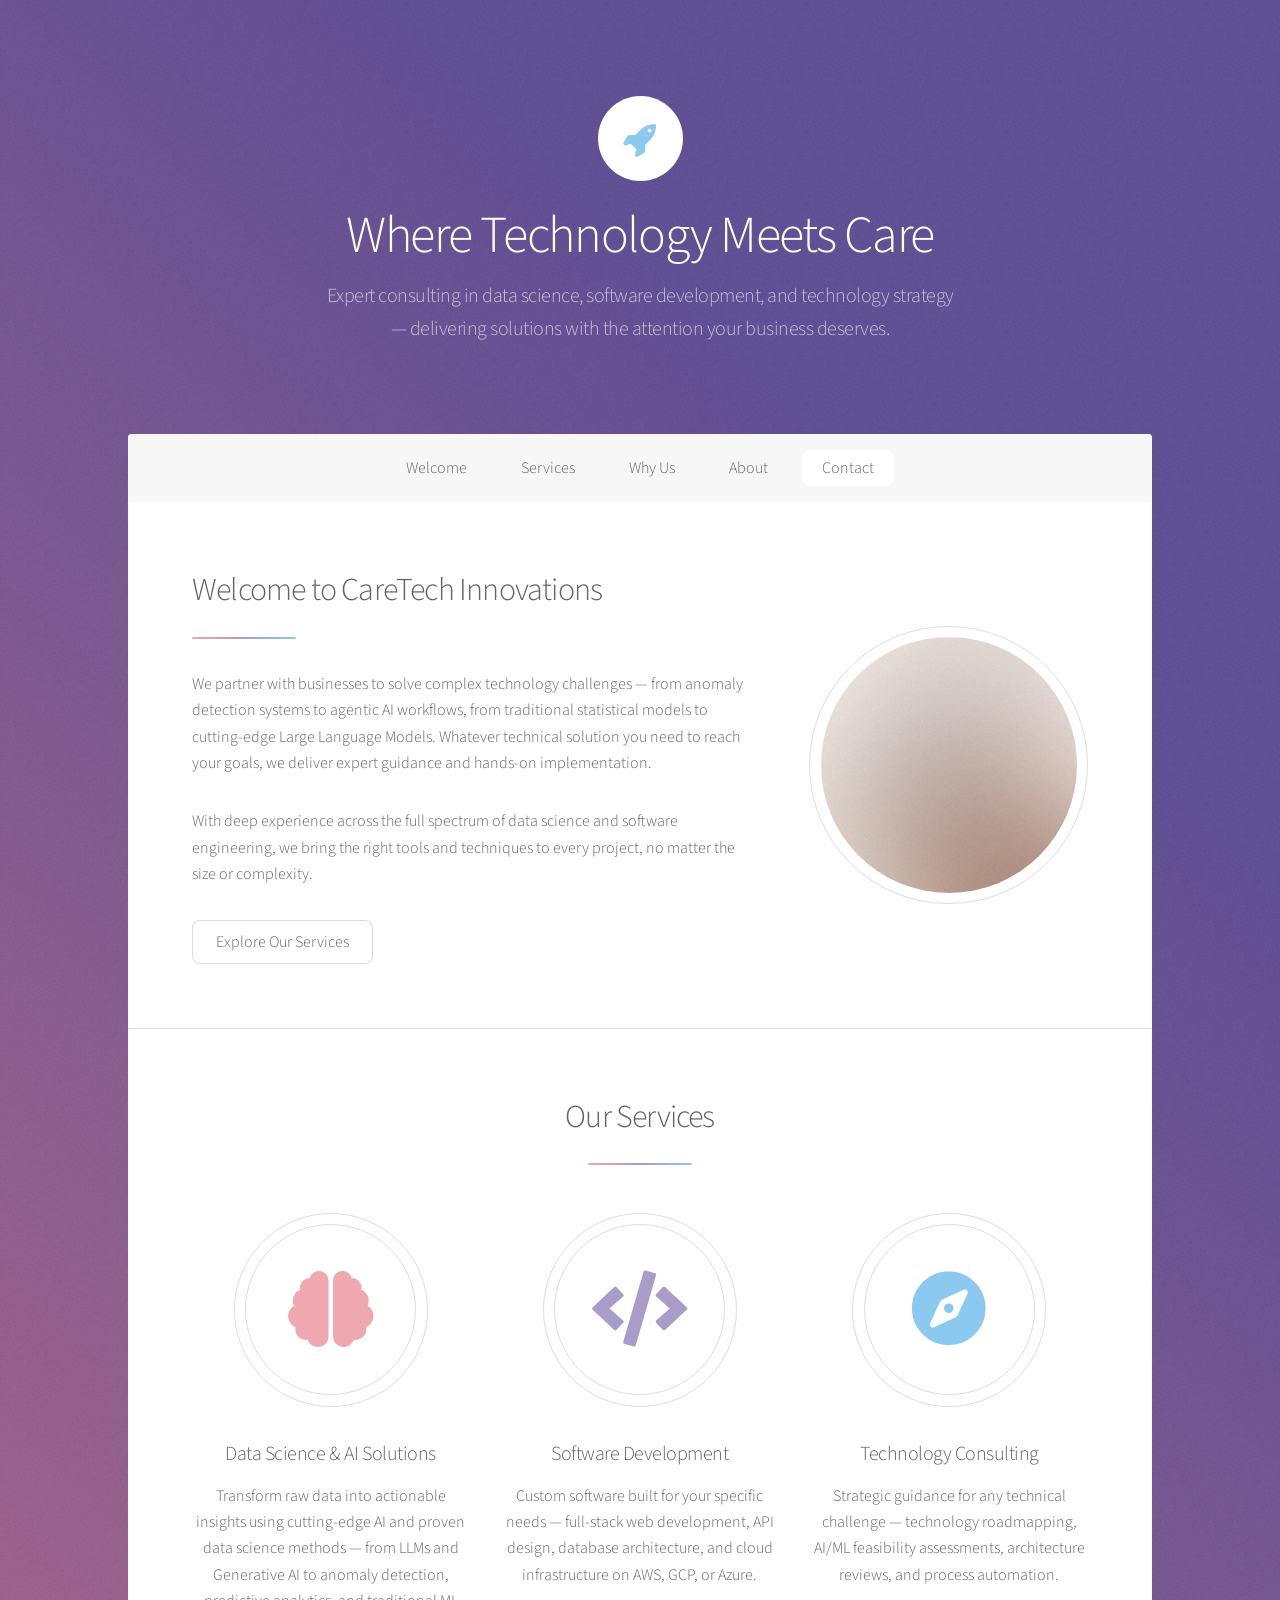
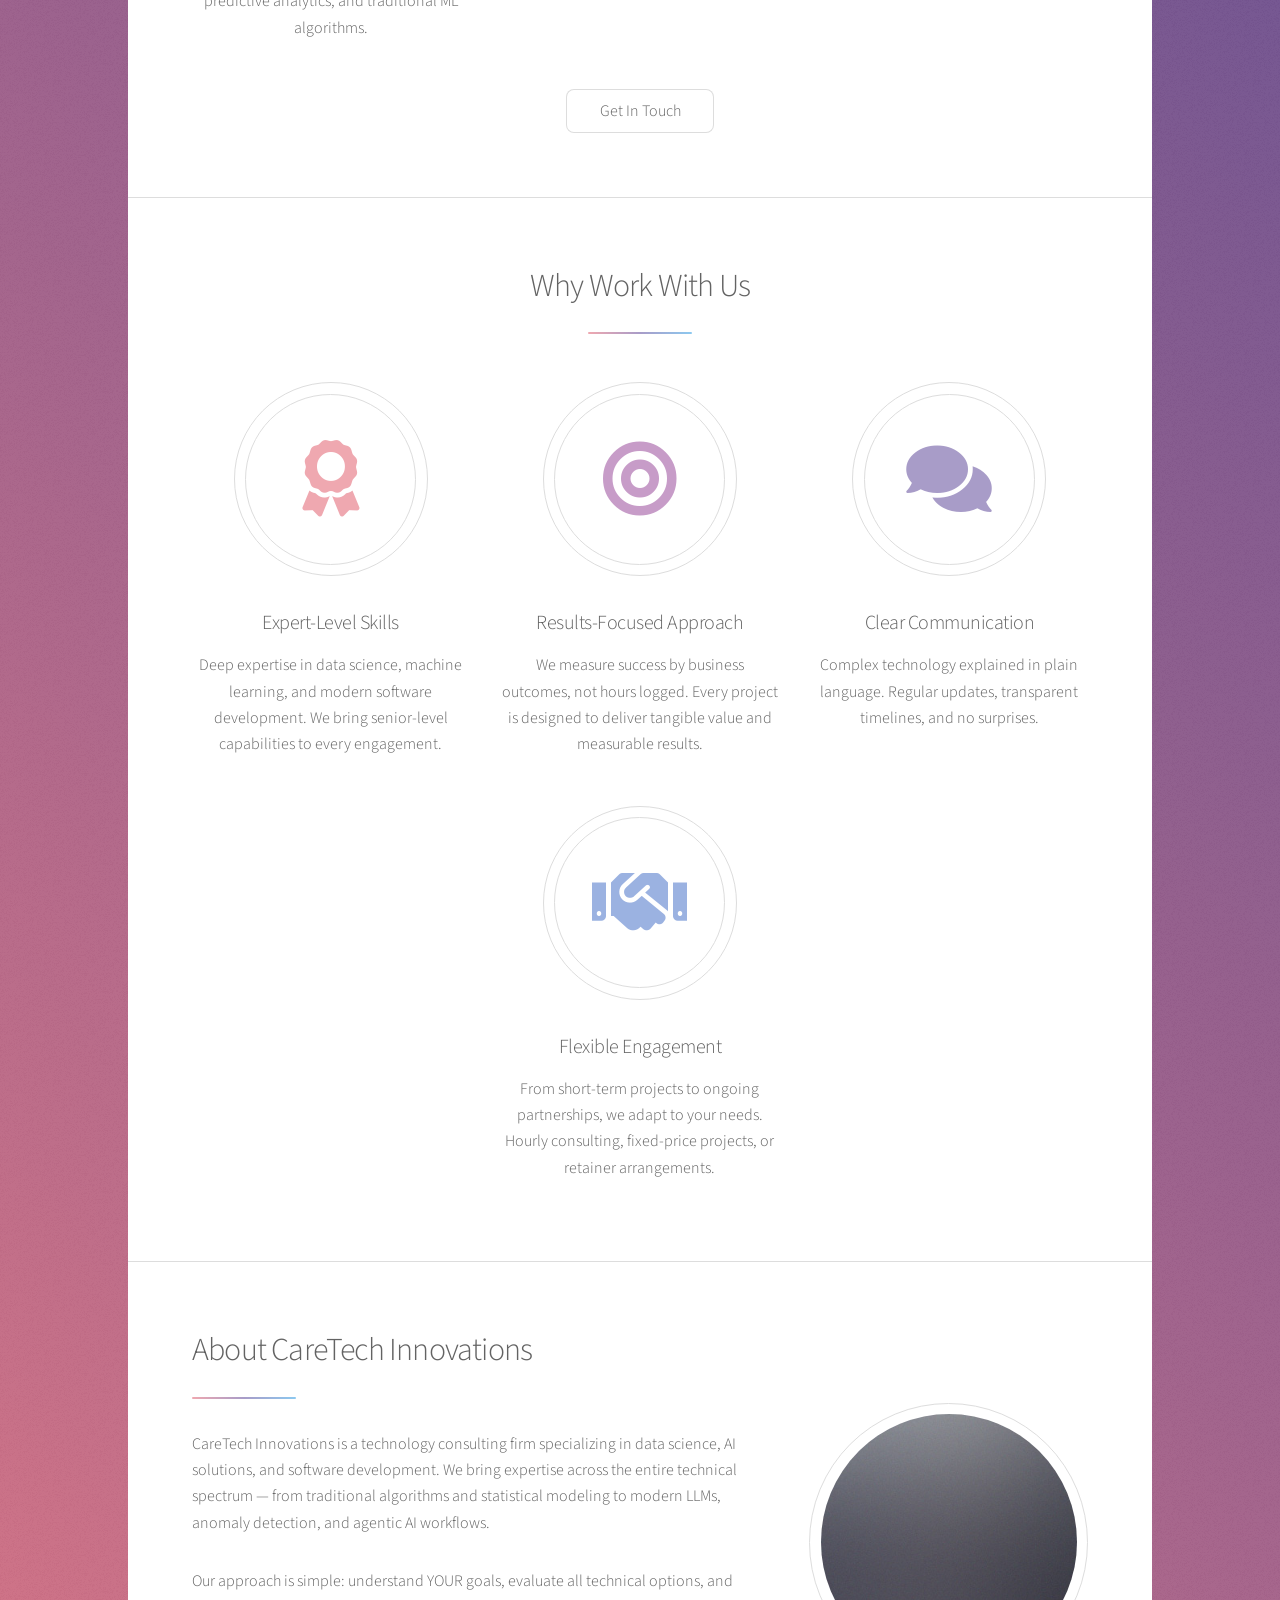
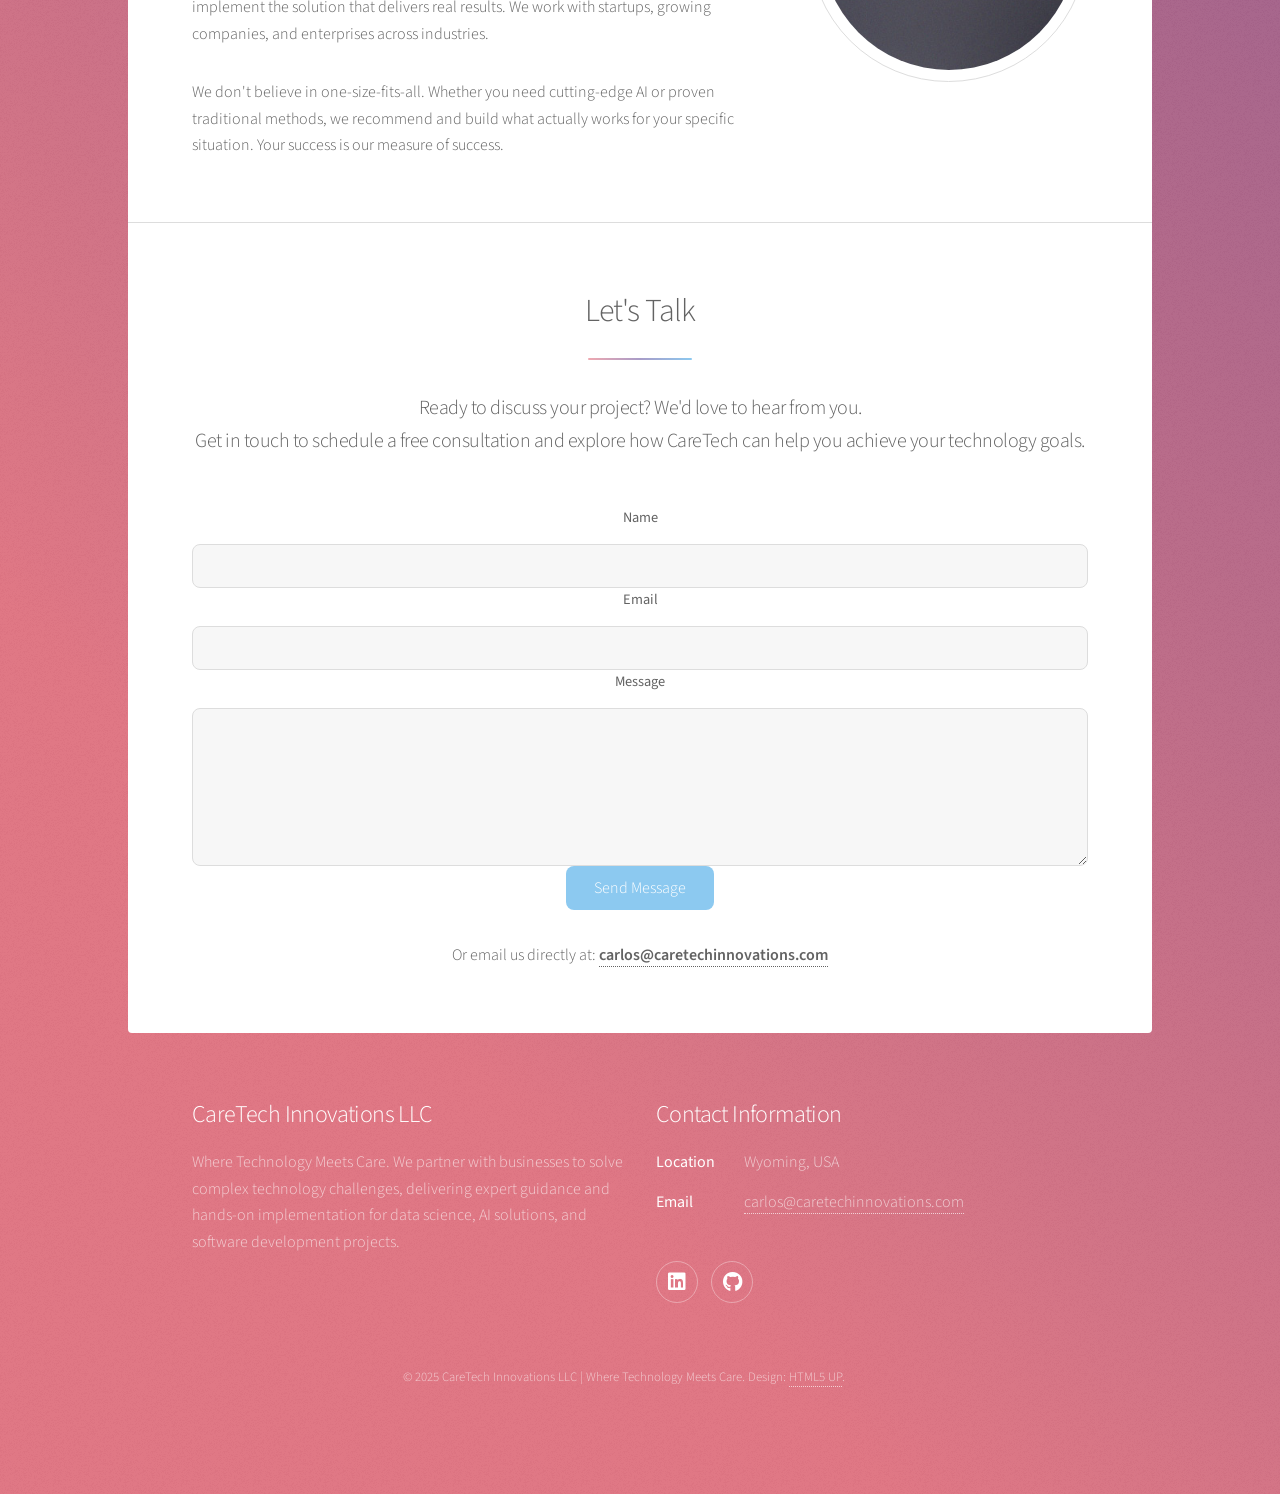
==== index.html @ 594ad3db "Updated index" ====
<!DOCTYPE HTML>
<!--
	CareTech Innovations LLC Website
	Based on Stellar by HTML5 UP (html5up.net | @ajlkn)
	Free for personal and commercial use under the CCA 3.0 license (html5up.net/license)
-->
<html>
	<head>
		<title>CareTech Innovations | Where Technology Meets Care</title>
		<meta charset="utf-8" />
		<meta name="viewport" content="width=device-width, initial-scale=1, user-scalable=no" />
		<meta name="description" content="CareTech Innovations — Where Technology Meets Care. Expert consulting in data science, software development, and technology strategy. Transform your business with solutions built by experienced professionals." />
		<meta name="keywords" content="data science, software development, technology consulting, machine learning, LLM, AI solutions, anomaly detection, CareTech" />
		<link rel="stylesheet" href="assets/css/main.css" />
		<link rel="stylesheet" href="assets/css/custom.css" />
		<noscript><link rel="stylesheet" href="assets/css/noscript.css" /></noscript>
	</head>
	<body class="is-preload">

		<!-- Wrapper -->
			<div id="wrapper">

				<!-- Header -->
					<header id="header" class="alt">
						<span class="logo"><img src="images/logo.svg" alt="CareTech Innovations Logo" /></span>
						<h1>Where Technology Meets Care</h1>
						<p>Expert consulting in data science, software development, and technology strategy<br />
						— delivering solutions with the attention your business deserves.</p>
					</header>

				<!-- Nav -->
					<nav id="nav">
						<ul>
							<li><a href="#intro" class="active">Welcome</a></li>
							<li><a href="#services">Services</a></li>
							<li><a href="#why">Why Us</a></li>
							<li><a href="#about">About</a></li>
							<li><a href="#contact">Contact</a></li>
						</ul>
					</nav>

				<!-- Main -->
					<div id="main">

						<!-- Introduction -->
							<section id="intro" class="main">
								<div class="spotlight">
									<div class="content">
										<header class="major">
											<h2>Welcome to CareTech Innovations</h2>
										</header>
										<p>We partner with businesses to solve complex technology challenges — from 
										anomaly detection systems to agentic AI workflows, from traditional 
										statistical models to cutting-edge Large Language Models. Whatever 
										technical solution you need to reach your goals, we deliver expert 
										guidance and hands-on implementation.</p>
										<p>With deep experience across the full spectrum of data science and 
										software engineering, we bring the right tools and techniques to 
										every project, no matter the size or complexity.</p>
										<ul class="actions">
											<li><a href="#services" class="button">Explore Our Services</a></li>
										</ul>
									</div>
									<span class="image"><img src="images/pic01.jpg" alt="Technology Consulting" /></span>
								</div>
							</section>

						<!-- Services Section -->
							<section id="services" class="main special">
								<header class="major">
									<h2>Our Services</h2>
								</header>
								<ul class="features">
									<li>
										<span class="icon solid major style1 fa-brain"></span>
										<h3>Data Science & AI Solutions</h3>
										<p>Transform raw data into actionable insights using cutting-edge AI and 
										proven data science methods — from LLMs and Generative AI to anomaly detection, 
										predictive analytics, and traditional ML algorithms.</p>
									</li>
									<li>
										<span class="icon solid major style3 fa-code"></span>
										<h3>Software Development</h3>
										<p>Custom software built for your specific needs — full-stack web development, 
										API design, database architecture, and cloud infrastructure on AWS, GCP, or Azure.</p>
									</li>
									<li>
										<span class="icon solid major style5 fa-compass"></span>
										<h3>Technology Consulting</h3>
										<p>Strategic guidance for any technical challenge — technology roadmapping, 
										AI/ML feasibility assessments, architecture reviews, and process automation.</p>
									</li>
								</ul>
								<footer class="major">
									<ul class="actions special">
										<li><a href="#contact" class="button">Get In Touch</a></li>
									</ul>
								</footer>
							</section>

						<!-- Why Choose Us Section -->
							<section id="why" class="main special">
								<header class="major">
									<h2>Why Work With Us</h2>
								</header>
								<ul class="features">
									<li>
										<span class="icon solid major style1 fa-award"></span>
										<h3>Expert-Level Skills</h3>
										<p>Deep expertise in data science, machine learning, and modern software 
										development. We bring senior-level capabilities to every engagement.</p>
									</li>
									<li>
										<span class="icon solid major style2 fa-bullseye"></span>
										<h3>Results-Focused Approach</h3>
										<p>We measure success by business outcomes, not hours logged. Every project 
										is designed to deliver tangible value and measurable results.</p>
									</li>
									<li>
										<span class="icon solid major style3 fa-comments"></span>
										<h3>Clear Communication</h3>
										<p>Complex technology explained in plain language. Regular updates, 
										transparent timelines, and no surprises.</p>
									</li>
									<li>
										<span class="icon solid major style4 fa-handshake"></span>
										<h3>Flexible Engagement</h3>
										<p>From short-term projects to ongoing partnerships, we adapt to your 
										needs. Hourly consulting, fixed-price projects, or retainer arrangements.</p>
									</li>
								</ul>
							</section>

						<!-- About Section -->
							<section id="about" class="main">
								<div class="spotlight">
									<div class="content">
										<header class="major">
											<h2>About CareTech Innovations</h2>
										</header>
										<p>CareTech Innovations is a technology consulting firm specializing in 
										data science, AI solutions, and software development. We bring expertise 
										across the entire technical spectrum — from traditional algorithms and 
										statistical modeling to modern LLMs, anomaly detection, and agentic 
										AI workflows.</p>
										<p>Our approach is simple: understand YOUR goals, evaluate all technical 
										options, and implement the solution that delivers real results. We work 
										with startups, growing companies, and enterprises across industries.</p>
										<p>We don't believe in one-size-fits-all. Whether you need cutting-edge AI 
										or proven traditional methods, we recommend and build what actually 
										works for your specific situation. Your success is our measure of success.</p>
									</div>
									<span class="image"><img src="images/pic02.jpg" alt="About CareTech" /></span>
								</div>
							</section>

						<!-- Contact Section -->
							<section id="contact" class="main special">
								<header class="major">
									<h2>Let's Talk</h2>
									<p>Ready to discuss your project? We'd love to hear from you.<br />
									Get in touch to schedule a free consultation and explore how 
									CareTech can help you achieve your technology goals.</p>
								</header>
								<div class="content">
									<form method="POST" action="https://formspree.io/f/YOUR_FORM_ID">
										<div class="fields">
											<div class="field half">
												<label for="name">Name</label>
												<input type="text" name="name" id="name" required />
											</div>
											<div class="field half">
												<label for="email">Email</label>
												<input type="email" name="email" id="email" required />
											</div>
											<div class="field">
												<label for="message">Message</label>
												<textarea name="message" id="message" rows="5" required></textarea>
											</div>
										</div>
										<ul class="actions special">
											<li><input type="submit" value="Send Message" class="button primary" /></li>
										</ul>
									</form>
									<p class="contact-email">Or email us directly at: <a href="mailto:carlos@caretechinnovations.com">carlos@caretechinnovations.com</a></p>
								</div>
							</section>

					</div>

				<!-- Footer -->
					<footer id="footer">
						<section>
							<h2>CareTech Innovations LLC</h2>
							<p>Where Technology Meets Care. We partner with businesses to solve complex 
							technology challenges, delivering expert guidance and hands-on implementation 
							for data science, AI solutions, and software development projects.</p>
						</section>
						<section>
							<h2>Contact Information</h2>
							<dl class="alt">
								<dt>Location</dt>
								<dd>Wyoming, USA</dd>
								<dt>Email</dt>
								<dd><a href="mailto:carlos@caretechinnovations.com">carlos@caretechinnovations.com</a></dd>
							</dl>
							<ul class="icons">
								<li><a href="https://linkedin.com/in/" class="icon brands fa-linkedin alt"><span class="label">LinkedIn</span></a></li>
								<li><a href="https://github.com/" class="icon brands fa-github alt"><span class="label">GitHub</span></a></li>
							</ul>
						</section>
						<p class="copyright">&copy; 2025 CareTech Innovations LLC | Where Technology Meets Care. Design: <a href="https://html5up.net">HTML5 UP</a>.</p>
					</footer>

			</div>

		<!-- Scripts -->
			<script src="assets/js/jquery.min.js"></script>
			<script src="assets/js/jquery.scrollex.min.js"></script>
			<script src="assets/js/jquery.scrolly.min.js"></script>
			<script src="assets/js/browser.min.js"></script>
			<script src="assets/js/breakpoints.min.js"></script>
			<script src="assets/js/util.js"></script>
			<script src="assets/js/main.js"></script>

	</body>
</html>
---- assets/css/main.css ----
@import url(fontawesome-all.min.css);
@import 'https://fonts.googleapis.com/css?family=Source+Sans+Pro:300,400';

/*
	Stellar by HTML5 UP
	html5up.net | @ajlkn
	Free for personal and commercial use under the CCA 3.0 license (html5up.net/license)
*/

html, body, div, span, applet, object,
iframe, h1, h2, h3, h4, h5, h6, p, blockquote,
pre, a, abbr, acronym, address, big, cite,
code, del, dfn, em, img, ins, kbd, q, s, samp,
small, strike, strong, sub, sup, tt, var, b,
u, i, center, dl, dt, dd, ol, ul, li, fieldset,
form, label, legend, table, caption, tbody,
tfoot, thead, tr, th, td, article, aside,
canvas, details, embed, figure, figcaption,
footer, header, hgroup, menu, nav, output, ruby,
section, summary, time, mark, audio, video {
	margin: 0;
	padding: 0;
	border: 0;
	font-size: 100%;
	font: inherit;
	vertical-align: baseline;}

article, aside, details, figcaption, figure,
footer, header, hgroup, menu, nav, section {
	display: block;}

body {
	line-height: 1;
}

ol, ul {
	list-style: none;
}

blockquote, q {
	quotes: none;
}

	blockquote:before, blockquote:after, q:before, q:after {
		content: '';
		content: none;
	}

table {
	border-collapse: collapse;
	border-spacing: 0;
}

body {
	-webkit-text-size-adjust: none;
}

mark {
	background-color: transparent;
	color: inherit;
}

input::-moz-focus-inner {
	border: 0;
	padding: 0;
}

input, select, textarea {
	-moz-appearance: none;
	-webkit-appearance: none;
	-ms-appearance: none;
	appearance: none;
}

/* Basic */

	@-ms-viewport {
		width: device-width;
	}

	body {
		-ms-overflow-style: scrollbar;
	}

	@media screen and (max-width: 480px) {

		html, body {
			min-width: 320px;
		}

	}

	html {
		box-sizing: border-box;
	}

	*, *:before, *:after {
		box-sizing: inherit;
	}

	body {
		background-color: #935d8c;
		background-image: url("images/overlay.png"), -moz-linear-gradient(45deg, #e37682 15%, #5f4d93 85%);
		background-image: url("images/overlay.png"), -webkit-linear-gradient(45deg, #e37682 15%, #5f4d93 85%);
		background-image: url("images/overlay.png"), -ms-linear-gradient(45deg, #e37682 15%, #5f4d93 85%);
		background-image: url("images/overlay.png"), linear-gradient(45deg, #e37682 15%, #5f4d93 85%);
	}

		body.is-preload *, body.is-preload *:before, body.is-preload *:after {
			-moz-animation: none !important;
			-webkit-animation: none !important;
			-ms-animation: none !important;
			animation: none !important;
			-moz-transition: none !important;
			-webkit-transition: none !important;
			-ms-transition: none !important;
			transition: none !important;
		}

/* Type */

	body {
		background-color: #935d8c;
		color: rgba(255, 255, 255, 0.65);
	}

	body, input, select, textarea {
		font-family: "Source Sans Pro", Helvetica, sans-serif;
		font-size: 17pt;
		font-weight: 300;
		line-height: 1.65;
	}

		@media screen and (max-width: 1680px) {

			body, input, select, textarea {
				font-size: 14pt;
			}

		}

		@media screen and (max-width: 1280px) {

			body, input, select, textarea {
				font-size: 12pt;
			}

		}

		@media screen and (max-width: 360px) {

			body, input, select, textarea {
				font-size: 11pt;
			}

		}

	a {
		-moz-transition: color 0.2s ease, border-bottom 0.2s ease;
		-webkit-transition: color 0.2s ease, border-bottom 0.2s ease;
		-ms-transition: color 0.2s ease, border-bottom 0.2s ease;
		transition: color 0.2s ease, border-bottom 0.2s ease;
		text-decoration: none;
		border-bottom: dotted 1px;
		color: inherit;
	}

		a:hover {
			border-bottom-color: transparent;
		}

	strong, b {
		font-weight: 400;
	}

	em, i {
		font-style: italic;
	}

	p {
		margin: 0 0 2em 0;
	}

		p.content {
			-moz-columns: 20em 2;
			-webkit-columns: 20em 2;
			-ms-columns: 20em 2;
			columns: 20em 2;
			-moz-column-gap: 2em;
			-webkit-column-gap: 2em;
			-ms-column-gap: 2em;
			column-gap: 2em;
			text-align: justify;
		}

	h1, h2, h3, h4, h5, h6 {
		font-weight: 300;
		line-height: 1.5;
		margin: 0 0 0.7em 0;
		letter-spacing: -0.025em;
	}

		h1 a, h2 a, h3 a, h4 a, h5 a, h6 a {
			color: inherit;
			text-decoration: none;
		}

	h1 {
		font-size: 2.5em;
		line-height: 1.2;
	}

	h2 {
		font-size: 1.5em;
	}

	h3 {
		font-size: 1.25em;
	}

	h4 {
		font-size: 1.1em;
	}

	h5 {
		font-size: 0.9em;
	}

	h6 {
		font-size: 0.7em;
	}

	@media screen and (max-width: 736px) {

		h1 {
			font-size: 2em;
		}

	}

	sub {
		font-size: 0.8em;
		position: relative;
		top: 0.5em;
	}

	sup {
		font-size: 0.8em;
		position: relative;
		top: -0.5em;
	}

	blockquote {
		border-left: solid 4px;
		font-style: italic;
		margin: 0 0 2em 0;
		padding: 0.5em 0 0.5em 2em;
	}

	code {
		border-radius: 8px;
		border: solid 1px;
		font-family: "Courier New", monospace;
		font-size: 0.9em;
		margin: 0 0.25em;
		padding: 0.25em 0.65em;
	}

	pre {
		-webkit-overflow-scrolling: touch;
		font-family: "Courier New", monospace;
		font-size: 0.9em;
		margin: 0 0 2em 0;
	}

		pre code {
			display: block;
			line-height: 1.75;
			padding: 1em 1.5em;
			overflow-x: auto;
		}

	hr {
		border: 0;
		border-bottom: solid 1px;
		margin: 2em 0;
	}

		hr.major {
			margin: 3em 0;
		}

	.align-left {
		text-align: left;
	}

	.align-center {
		text-align: center;
	}

	.align-right {
		text-align: right;
	}

	input, select, textarea {
		color: #ffffff;
	}

	a:hover {
		color: #ffffff;
	}

	strong, b {
		color: #ffffff;
	}

	h1, h2, h3, h4, h5, h6 {
		color: #ffffff;
	}

	blockquote {
		border-left-color: rgba(255, 255, 255, 0.35);
	}

	code {
		background: rgba(255, 255, 255, 0.075);
		border-color: rgba(255, 255, 255, 0.35);
	}

	hr {
		border-bottom-color: rgba(255, 255, 255, 0.35);
	}

/* Row */

	.row {
		display: flex;
		flex-wrap: wrap;
		box-sizing: border-box;
		align-items: stretch;
	}

		.row > * {
			box-sizing: border-box;
		}

		.row.gtr-uniform > * > :last-child {
			margin-bottom: 0;
		}

		.row.aln-left {
			justify-content: flex-start;
		}

		.row.aln-center {
			justify-content: center;
		}

		.row.aln-right {
			justify-content: flex-end;
		}

		.row.aln-top {
			align-items: flex-start;
		}

		.row.aln-middle {
			align-items: center;
		}

		.row.aln-bottom {
			align-items: flex-end;
		}

		.row > .imp {
			order: -1;
		}

		.row > .col-1 {
			width: 8.33333%;
		}

		.row > .off-1 {
			margin-left: 8.33333%;
		}

		.row > .col-2 {
			width: 16.66667%;
		}

		.row > .off-2 {
			margin-left: 16.66667%;
		}

		.row > .col-3 {
			width: 25%;
		}

		.row > .off-3 {
			margin-left: 25%;
		}

		.row > .col-4 {
			width: 33.33333%;
		}

		.row > .off-4 {
			margin-left: 33.33333%;
		}

		.row > .col-5 {
			width: 41.66667%;
		}

		.row > .off-5 {
			margin-left: 41.66667%;
		}

		.row > .col-6 {
			width: 50%;
		}

		.row > .off-6 {
			margin-left: 50%;
		}

		.row > .col-7 {
			width: 58.33333%;
		}

		.row > .off-7 {
			margin-left: 58.33333%;
		}

		.row > .col-8 {
			width: 66.66667%;
		}

		.row > .off-8 {
			margin-left: 66.66667%;
		}

		.row > .col-9 {
			width: 75%;
		}

		.row > .off-9 {
			margin-left: 75%;
		}

		.row > .col-10 {
			width: 83.33333%;
		}

		.row > .off-10 {
			margin-left: 83.33333%;
		}

		.row > .col-11 {
			width: 91.66667%;
		}

		.row > .off-11 {
			margin-left: 91.66667%;
		}

		.row > .col-12 {
			width: 100%;
		}

		.row > .off-12 {
			margin-left: 100%;
		}

		.row.gtr-0 {
			margin-top: 0;
			margin-left: 0em;
		}

			.row.gtr-0 > * {
				padding: 0 0 0 0em;
			}

			.row.gtr-0.gtr-uniform {
				margin-top: 0em;
			}

				.row.gtr-0.gtr-uniform > * {
					padding-top: 0em;
				}

		.row.gtr-25 {
			margin-top: 0;
			margin-left: -0.375em;
		}

			.row.gtr-25 > * {
				padding: 0 0 0 0.375em;
			}

			.row.gtr-25.gtr-uniform {
				margin-top: -0.375em;
			}

				.row.gtr-25.gtr-uniform > * {
					padding-top: 0.375em;
				}

		.row.gtr-50 {
			margin-top: 0;
			margin-left: -0.75em;
		}

			.row.gtr-50 > * {
				padding: 0 0 0 0.75em;
			}

			.row.gtr-50.gtr-uniform {
				margin-top: -0.75em;
			}

				.row.gtr-50.gtr-uniform > * {
					padding-top: 0.75em;
				}

		.row {
			margin-top: 0;
			margin-left: -1.5em;
		}

			.row > * {
				padding: 0 0 0 1.5em;
			}

			.row.gtr-uniform {
				margin-top: -1.5em;
			}

				.row.gtr-uniform > * {
					padding-top: 1.5em;
				}

		.row.gtr-150 {
			margin-top: 0;
			margin-left: -2.25em;
		}

			.row.gtr-150 > * {
				padding: 0 0 0 2.25em;
			}

			.row.gtr-150.gtr-uniform {
				margin-top: -2.25em;
			}

				.row.gtr-150.gtr-uniform > * {
					padding-top: 2.25em;
				}

		.row.gtr-200 {
			margin-top: 0;
			margin-left: -3em;
		}

			.row.gtr-200 > * {
				padding: 0 0 0 3em;
			}

			.row.gtr-200.gtr-uniform {
				margin-top: -3em;
			}

				.row.gtr-200.gtr-uniform > * {
					padding-top: 3em;
				}

		@media screen and (max-width: 1680px) {

			.row {
				display: flex;
				flex-wrap: wrap;
				box-sizing: border-box;
				align-items: stretch;
			}

				.row > * {
					box-sizing: border-box;
				}

				.row.gtr-uniform > * > :last-child {
					margin-bottom: 0;
				}

				.row.aln-left {
					justify-content: flex-start;
				}

				.row.aln-center {
					justify-content: center;
				}

				.row.aln-right {
					justify-content: flex-end;
				}

				.row.aln-top {
					align-items: flex-start;
				}

				.row.aln-middle {
					align-items: center;
				}

				.row.aln-bottom {
					align-items: flex-end;
				}

				.row > .imp-xlarge {
					order: -1;
				}

				.row > .col-1-xlarge {
					width: 8.33333%;
				}

				.row > .off-1-xlarge {
					margin-left: 8.33333%;
				}

				.row > .col-2-xlarge {
					width: 16.66667%;
				}

				.row > .off-2-xlarge {
					margin-left: 16.66667%;
				}

				.row > .col-3-xlarge {
					width: 25%;
				}

				.row > .off-3-xlarge {
					margin-left: 25%;
				}

				.row > .col-4-xlarge {
					width: 33.33333%;
				}

				.row > .off-4-xlarge {
					margin-left: 33.33333%;
				}

				.row > .col-5-xlarge {
					width: 41.66667%;
				}

				.row > .off-5-xlarge {
					margin-left: 41.66667%;
				}

				.row > .col-6-xlarge {
					width: 50%;
				}

				.row > .off-6-xlarge {
					margin-left: 50%;
				}

				.row > .col-7-xlarge {
					width: 58.33333%;
				}

				.row > .off-7-xlarge {
					margin-left: 58.33333%;
				}

				.row > .col-8-xlarge {
					width: 66.66667%;
				}

				.row > .off-8-xlarge {
					margin-left: 66.66667%;
				}

				.row > .col-9-xlarge {
					width: 75%;
				}

				.row > .off-9-xlarge {
					margin-left: 75%;
				}

				.row > .col-10-xlarge {
					width: 83.33333%;
				}

				.row > .off-10-xlarge {
					margin-left: 83.33333%;
				}

				.row > .col-11-xlarge {
					width: 91.66667%;
				}

				.row > .off-11-xlarge {
					margin-left: 91.66667%;
				}

				.row > .col-12-xlarge {
					width: 100%;
				}

				.row > .off-12-xlarge {
					margin-left: 100%;
				}

				.row.gtr-0 {
					margin-top: 0;
					margin-left: 0em;
				}

					.row.gtr-0 > * {
						padding: 0 0 0 0em;
					}

					.row.gtr-0.gtr-uniform {
						margin-top: 0em;
					}

						.row.gtr-0.gtr-uniform > * {
							padding-top: 0em;
						}

				.row.gtr-25 {
					margin-top: 0;
					margin-left: -0.375em;
				}

					.row.gtr-25 > * {
						padding: 0 0 0 0.375em;
					}

					.row.gtr-25.gtr-uniform {
						margin-top: -0.375em;
					}

						.row.gtr-25.gtr-uniform > * {
							padding-top: 0.375em;
						}

				.row.gtr-50 {
					margin-top: 0;
					margin-left: -0.75em;
				}

					.row.gtr-50 > * {
						padding: 0 0 0 0.75em;
					}

					.row.gtr-50.gtr-uniform {
						margin-top: -0.75em;
					}

						.row.gtr-50.gtr-uniform > * {
							padding-top: 0.75em;
						}

				.row {
					margin-top: 0;
					margin-left: -1.5em;
				}

					.row > * {
						padding: 0 0 0 1.5em;
					}

					.row.gtr-uniform {
						margin-top: -1.5em;
					}

						.row.gtr-uniform > * {
							padding-top: 1.5em;
						}

				.row.gtr-150 {
					margin-top: 0;
					margin-left: -2.25em;
				}

					.row.gtr-150 > * {
						padding: 0 0 0 2.25em;
					}

					.row.gtr-150.gtr-uniform {
						margin-top: -2.25em;
					}

						.row.gtr-150.gtr-uniform > * {
							padding-top: 2.25em;
						}

				.row.gtr-200 {
					margin-top: 0;
					margin-left: -3em;
				}

					.row.gtr-200 > * {
						padding: 0 0 0 3em;
					}

					.row.gtr-200.gtr-uniform {
						margin-top: -3em;
					}

						.row.gtr-200.gtr-uniform > * {
							padding-top: 3em;
						}

		}

		@media screen and (max-width: 1280px) {

			.row {
				display: flex;
				flex-wrap: wrap;
				box-sizing: border-box;
				align-items: stretch;
			}

				.row > * {
					box-sizing: border-box;
				}

				.row.gtr-uniform > * > :last-child {
					margin-bottom: 0;
				}

				.row.aln-left {
					justify-content: flex-start;
				}

				.row.aln-center {
					justify-content: center;
				}

				.row.aln-right {
					justify-content: flex-end;
				}

				.row.aln-top {
					align-items: flex-start;
				}

				.row.aln-middle {
					align-items: center;
				}

				.row.aln-bottom {
					align-items: flex-end;
				}

				.row > .imp-large {
					order: -1;
				}

				.row > .col-1-large {
					width: 8.33333%;
				}

				.row > .off-1-large {
					margin-left: 8.33333%;
				}

				.row > .col-2-large {
					width: 16.66667%;
				}

				.row > .off-2-large {
					margin-left: 16.66667%;
				}

				.row > .col-3-large {
					width: 25%;
				}

				.row > .off-3-large {
					margin-left: 25%;
				}

				.row > .col-4-large {
					width: 33.33333%;
				}

				.row > .off-4-large {
					margin-left: 33.33333%;
				}

				.row > .col-5-large {
					width: 41.66667%;
				}

				.row > .off-5-large {
					margin-left: 41.66667%;
				}

				.row > .col-6-large {
					width: 50%;
				}

				.row > .off-6-large {
					margin-left: 50%;
				}

				.row > .col-7-large {
					width: 58.33333%;
				}

				.row > .off-7-large {
					margin-left: 58.33333%;
				}

				.row > .col-8-large {
					width: 66.66667%;
				}

				.row > .off-8-large {
					margin-left: 66.66667%;
				}

				.row > .col-9-large {
					width: 75%;
				}

				.row > .off-9-large {
					margin-left: 75%;
				}

				.row > .col-10-large {
					width: 83.33333%;
				}

				.row > .off-10-large {
					margin-left: 83.33333%;
				}

				.row > .col-11-large {
					width: 91.66667%;
				}

				.row > .off-11-large {
					margin-left: 91.66667%;
				}

				.row > .col-12-large {
					width: 100%;
				}

				.row > .off-12-large {
					margin-left: 100%;
				}

				.row.gtr-0 {
					margin-top: 0;
					margin-left: 0em;
				}

					.row.gtr-0 > * {
						padding: 0 0 0 0em;
					}

					.row.gtr-0.gtr-uniform {
						margin-top: 0em;
					}

						.row.gtr-0.gtr-uniform > * {
							padding-top: 0em;
						}

				.row.gtr-25 {
					margin-top: 0;
					margin-left: -0.375em;
				}

					.row.gtr-25 > * {
						padding: 0 0 0 0.375em;
					}

					.row.gtr-25.gtr-uniform {
						margin-top: -0.375em;
					}

						.row.gtr-25.gtr-uniform > * {
							padding-top: 0.375em;
						}

				.row.gtr-50 {
					margin-top: 0;
					margin-left: -0.75em;
				}

					.row.gtr-50 > * {
						padding: 0 0 0 0.75em;
					}

					.row.gtr-50.gtr-uniform {
						margin-top: -0.75em;
					}

						.row.gtr-50.gtr-uniform > * {
							padding-top: 0.75em;
						}

				.row {
					margin-top: 0;
					margin-left: -1.5em;
				}

					.row > * {
						padding: 0 0 0 1.5em;
					}

					.row.gtr-uniform {
						margin-top: -1.5em;
					}

						.row.gtr-uniform > * {
							padding-top: 1.5em;
						}

				.row.gtr-150 {
					margin-top: 0;
					margin-left: -2.25em;
				}

					.row.gtr-150 > * {
						padding: 0 0 0 2.25em;
					}

					.row.gtr-150.gtr-uniform {
						margin-top: -2.25em;
					}

						.row.gtr-150.gtr-uniform > * {
							padding-top: 2.25em;
						}

				.row.gtr-200 {
					margin-top: 0;
					margin-left: -3em;
				}

					.row.gtr-200 > * {
						padding: 0 0 0 3em;
					}

					.row.gtr-200.gtr-uniform {
						margin-top: -3em;
					}

						.row.gtr-200.gtr-uniform > * {
							padding-top: 3em;
						}

		}

		@media screen and (max-width: 980px) {

			.row {
				display: flex;
				flex-wrap: wrap;
				box-sizing: border-box;
				align-items: stretch;
			}

				.row > * {
					box-sizing: border-box;
				}

				.row.gtr-uniform > * > :last-child {
					margin-bottom: 0;
				}

				.row.aln-left {
					justify-content: flex-start;
				}

				.row.aln-center {
					justify-content: center;
				}

				.row.aln-right {
					justify-content: flex-end;
				}

				.row.aln-top {
					align-items: flex-start;
				}

				.row.aln-middle {
					align-items: center;
				}

				.row.aln-bottom {
					align-items: flex-end;
				}

				.row > .imp-medium {
					order: -1;
				}

				.row > .col-1-medium {
					width: 8.33333%;
				}

				.row > .off-1-medium {
					margin-left: 8.33333%;
				}

				.row > .col-2-medium {
					width: 16.66667%;
				}

				.row > .off-2-medium {
					margin-left: 16.66667%;
				}

				.row > .col-3-medium {
					width: 25%;
				}

				.row > .off-3-medium {
					margin-left: 25%;
				}

				.row > .col-4-medium {
					width: 33.33333%;
				}

				.row > .off-4-medium {
					margin-left: 33.33333%;
				}

				.row > .col-5-medium {
					width: 41.66667%;
				}

				.row > .off-5-medium {
					margin-left: 41.66667%;
				}

				.row > .col-6-medium {
					width: 50%;
				}

				.row > .off-6-medium {
					margin-left: 50%;
				}

				.row > .col-7-medium {
					width: 58.33333%;
				}

				.row > .off-7-medium {
					margin-left: 58.33333%;
				}

				.row > .col-8-medium {
					width: 66.66667%;
				}

				.row > .off-8-medium {
					margin-left: 66.66667%;
				}

				.row > .col-9-medium {
					width: 75%;
				}

				.row > .off-9-medium {
					margin-left: 75%;
				}

				.row > .col-10-medium {
					width: 83.33333%;
				}

				.row > .off-10-medium {
					margin-left: 83.33333%;
				}

				.row > .col-11-medium {
					width: 91.66667%;
				}

				.row > .off-11-medium {
					margin-left: 91.66667%;
				}

				.row > .col-12-medium {
					width: 100%;
				}

				.row > .off-12-medium {
					margin-left: 100%;
				}

				.row.gtr-0 {
					margin-top: 0;
					margin-left: 0em;
				}

					.row.gtr-0 > * {
						padding: 0 0 0 0em;
					}

					.row.gtr-0.gtr-uniform {
						margin-top: 0em;
					}

						.row.gtr-0.gtr-uniform > * {
							padding-top: 0em;
						}

				.row.gtr-25 {
					margin-top: 0;
					margin-left: -0.375em;
				}

					.row.gtr-25 > * {
						padding: 0 0 0 0.375em;
					}

					.row.gtr-25.gtr-uniform {
						margin-top: -0.375em;
					}

						.row.gtr-25.gtr-uniform > * {
							padding-top: 0.375em;
						}

				.row.gtr-50 {
					margin-top: 0;
					margin-left: -0.75em;
				}

					.row.gtr-50 > * {
						padding: 0 0 0 0.75em;
					}

					.row.gtr-50.gtr-uniform {
						margin-top: -0.75em;
					}

						.row.gtr-50.gtr-uniform > * {
							padding-top: 0.75em;
						}

				.row {
					margin-top: 0;
					margin-left: -1.5em;
				}

					.row > * {
						padding: 0 0 0 1.5em;
					}

					.row.gtr-uniform {
						margin-top: -1.5em;
					}

						.row.gtr-uniform > * {
							padding-top: 1.5em;
						}

				.row.gtr-150 {
					margin-top: 0;
					margin-left: -2.25em;
				}

					.row.gtr-150 > * {
						padding: 0 0 0 2.25em;
					}

					.row.gtr-150.gtr-uniform {
						margin-top: -2.25em;
					}

						.row.gtr-150.gtr-uniform > * {
							padding-top: 2.25em;
						}

				.row.gtr-200 {
					margin-top: 0;
					margin-left: -3em;
				}

					.row.gtr-200 > * {
						padding: 0 0 0 3em;
					}

					.row.gtr-200.gtr-uniform {
						margin-top: -3em;
					}

						.row.gtr-200.gtr-uniform > * {
							padding-top: 3em;
						}

		}

		@media screen and (max-width: 736px) {

			.row {
				display: flex;
				flex-wrap: wrap;
				box-sizing: border-box;
				align-items: stretch;
			}

				.row > * {
					box-sizing: border-box;
				}

				.row.gtr-uniform > * > :last-child {
					margin-bottom: 0;
				}

				.row.aln-left {
					justify-content: flex-start;
				}

				.row.aln-center {
					justify-content: center;
				}

				.row.aln-right {
					justify-content: flex-end;
				}

				.row.aln-top {
					align-items: flex-start;
				}

				.row.aln-middle {
					align-items: center;
				}

				.row.aln-bottom {
					align-items: flex-end;
				}

				.row > .imp-small {
					order: -1;
				}

				.row > .col-1-small {
					width: 8.33333%;
				}

				.row > .off-1-small {
					margin-left: 8.33333%;
				}

				.row > .col-2-small {
					width: 16.66667%;
				}

				.row > .off-2-small {
					margin-left: 16.66667%;
				}

				.row > .col-3-small {
					width: 25%;
				}

				.row > .off-3-small {
					margin-left: 25%;
				}

				.row > .col-4-small {
					width: 33.33333%;
				}

				.row > .off-4-small {
					margin-left: 33.33333%;
				}

				.row > .col-5-small {
					width: 41.66667%;
				}

				.row > .off-5-small {
					margin-left: 41.66667%;
				}

				.row > .col-6-small {
					width: 50%;
				}

				.row > .off-6-small {
					margin-left: 50%;
				}

				.row > .col-7-small {
					width: 58.33333%;
				}

				.row > .off-7-small {
					margin-left: 58.33333%;
				}

				.row > .col-8-small {
					width: 66.66667%;
				}

				.row > .off-8-small {
					margin-left: 66.66667%;
				}

				.row > .col-9-small {
					width: 75%;
				}

				.row > .off-9-small {
					margin-left: 75%;
				}

				.row > .col-10-small {
					width: 83.33333%;
				}

				.row > .off-10-small {
					margin-left: 83.33333%;
				}

				.row > .col-11-small {
					width: 91.66667%;
				}

				.row > .off-11-small {
					margin-left: 91.66667%;
				}

				.row > .col-12-small {
					width: 100%;
				}

				.row > .off-12-small {
					margin-left: 100%;
				}

				.row.gtr-0 {
					margin-top: 0;
					margin-left: 0em;
				}

					.row.gtr-0 > * {
						padding: 0 0 0 0em;
					}

					.row.gtr-0.gtr-uniform {
						margin-top: 0em;
					}

						.row.gtr-0.gtr-uniform > * {
							padding-top: 0em;
						}

				.row.gtr-25 {
					margin-top: 0;
					margin-left: -0.25em;
				}

					.row.gtr-25 > * {
						padding: 0 0 0 0.25em;
					}

					.row.gtr-25.gtr-uniform {
						margin-top: -0.25em;
					}

						.row.gtr-25.gtr-uniform > * {
							padding-top: 0.25em;
						}

				.row.gtr-50 {
					margin-top: 0;
					margin-left: -0.5em;
				}

					.row.gtr-50 > * {
						padding: 0 0 0 0.5em;
					}

					.row.gtr-50.gtr-uniform {
						margin-top: -0.5em;
					}

						.row.gtr-50.gtr-uniform > * {
							padding-top: 0.5em;
						}

				.row {
					margin-top: 0;
					margin-left: -1em;
				}

					.row > * {
						padding: 0 0 0 1em;
					}

					.row.gtr-uniform {
						margin-top: -1em;
					}

						.row.gtr-uniform > * {
							padding-top: 1em;
						}

				.row.gtr-150 {
					margin-top: 0;
					margin-left: -1.5em;
				}

					.row.gtr-150 > * {
						padding: 0 0 0 1.5em;
					}

					.row.gtr-150.gtr-uniform {
						margin-top: -1.5em;
					}

						.row.gtr-150.gtr-uniform > * {
							padding-top: 1.5em;
						}

				.row.gtr-200 {
					margin-top: 0;
					margin-left: -2em;
				}

					.row.gtr-200 > * {
						padding: 0 0 0 2em;
					}

					.row.gtr-200.gtr-uniform {
						margin-top: -2em;
					}

						.row.gtr-200.gtr-uniform > * {
							padding-top: 2em;
						}

		}

		@media screen and (max-width: 480px) {

			.row {
				display: flex;
				flex-wrap: wrap;
				box-sizing: border-box;
				align-items: stretch;
			}

				.row > * {
					box-sizing: border-box;
				}

				.row.gtr-uniform > * > :last-child {
					margin-bottom: 0;
				}

				.row.aln-left {
					justify-content: flex-start;
				}

				.row.aln-center {
					justify-content: center;
				}

				.row.aln-right {
					justify-content: flex-end;
				}

				.row.aln-top {
					align-items: flex-start;
				}

				.row.aln-middle {
					align-items: center;
				}

				.row.aln-bottom {
					align-items: flex-end;
				}

				.row > .imp-xsmall {
					order: -1;
				}

				.row > .col-1-xsmall {
					width: 8.33333%;
				}

				.row > .off-1-xsmall {
					margin-left: 8.33333%;
				}

				.row > .col-2-xsmall {
					width: 16.66667%;
				}

				.row > .off-2-xsmall {
					margin-left: 16.66667%;
				}

				.row > .col-3-xsmall {
					width: 25%;
				}

				.row > .off-3-xsmall {
					margin-left: 25%;
				}

				.row > .col-4-xsmall {
					width: 33.33333%;
				}

				.row > .off-4-xsmall {
					margin-left: 33.33333%;
				}

				.row > .col-5-xsmall {
					width: 41.66667%;
				}

				.row > .off-5-xsmall {
					margin-left: 41.66667%;
				}

				.row > .col-6-xsmall {
					width: 50%;
				}

				.row > .off-6-xsmall {
					margin-left: 50%;
				}

				.row > .col-7-xsmall {
					width: 58.33333%;
				}

				.row > .off-7-xsmall {
					margin-left: 58.33333%;
				}

				.row > .col-8-xsmall {
					width: 66.66667%;
				}

				.row > .off-8-xsmall {
					margin-left: 66.66667%;
				}

				.row > .col-9-xsmall {
					width: 75%;
				}

				.row > .off-9-xsmall {
					margin-left: 75%;
				}

				.row > .col-10-xsmall {
					width: 83.33333%;
				}

				.row > .off-10-xsmall {
					margin-left: 83.33333%;
				}

				.row > .col-11-xsmall {
					width: 91.66667%;
				}

				.row > .off-11-xsmall {
					margin-left: 91.66667%;
				}

				.row > .col-12-xsmall {
					width: 100%;
				}

				.row > .off-12-xsmall {
					margin-left: 100%;
				}

				.row.gtr-0 {
					margin-top: 0;
					margin-left: 0em;
				}

					.row.gtr-0 > * {
						padding: 0 0 0 0em;
					}

					.row.gtr-0.gtr-uniform {
						margin-top: 0em;
					}

						.row.gtr-0.gtr-uniform > * {
							padding-top: 0em;
						}

				.row.gtr-25 {
					margin-top: 0;
					margin-left: -0.3125em;
				}

					.row.gtr-25 > * {
						padding: 0 0 0 0.3125em;
					}

					.row.gtr-25.gtr-uniform {
						margin-top: -0.3125em;
					}

						.row.gtr-25.gtr-uniform > * {
							padding-top: 0.3125em;
						}

				.row.gtr-50 {
					margin-top: 0;
					margin-left: -0.625em;
				}

					.row.gtr-50 > * {
						padding: 0 0 0 0.625em;
					}

					.row.gtr-50.gtr-uniform {
						margin-top: -0.625em;
					}

						.row.gtr-50.gtr-uniform > * {
							padding-top: 0.625em;
						}

				.row {
					margin-top: 0;
					margin-left: -1.25em;
				}

					.row > * {
						padding: 0 0 0 1.25em;
					}

					.row.gtr-uniform {
						margin-top: -1.25em;
					}

						.row.gtr-uniform > * {
							padding-top: 1.25em;
						}

				.row.gtr-150 {
					margin-top: 0;
					margin-left: -1.875em;
				}

					.row.gtr-150 > * {
						padding: 0 0 0 1.875em;
					}

					.row.gtr-150.gtr-uniform {
						margin-top: -1.875em;
					}

						.row.gtr-150.gtr-uniform > * {
							padding-top: 1.875em;
						}

				.row.gtr-200 {
					margin-top: 0;
					margin-left: -2.5em;
				}

					.row.gtr-200 > * {
						padding: 0 0 0 2.5em;
					}

					.row.gtr-200.gtr-uniform {
						margin-top: -2.5em;
					}

						.row.gtr-200.gtr-uniform > * {
							padding-top: 2.5em;
						}

		}

/* Box */

	.box {
		border-radius: 8px;
		border: solid;
		margin-bottom: 2em;
		padding: 1.5em;
	}

		.box > :last-child,
		.box > :last-child > :last-child,
		.box > :last-child > :last-child > :last-child {
			margin-bottom: 0;
		}

		.box.alt {
			border: 0;
			border-radius: 0;
			padding: 0;
		}

	.box {
		border-color: rgba(255, 255, 255, 0.35);
	}

/* Button */

	input[type="submit"],
	input[type="reset"],
	input[type="button"],
	button,
	.button {
		-moz-appearance: none;
		-webkit-appearance: none;
		-ms-appearance: none;
		appearance: none;
		-moz-transition: background-color 0.2s ease-in-out, color 0.2s ease-in-out;
		-webkit-transition: background-color 0.2s ease-in-out, color 0.2s ease-in-out;
		-ms-transition: background-color 0.2s ease-in-out, color 0.2s ease-in-out;
		transition: background-color 0.2s ease-in-out, color 0.2s ease-in-out;
		border-radius: 8px;
		border: 0;
		cursor: pointer;
		display: inline-block;
		font-weight: 300;
		height: 2.75em;
		line-height: 2.75em;
		min-width: 9.25em;
		padding: 0 1.5em;
		text-align: center;
		text-decoration: none;
		white-space: nowrap;
	}

		input[type="submit"].icon,
		input[type="reset"].icon,
		input[type="button"].icon,
		button.icon,
		.button.icon {
			padding-left: 1.35em;
		}

			input[type="submit"].icon:before,
			input[type="reset"].icon:before,
			input[type="button"].icon:before,
			button.icon:before,
			.button.icon:before {
				margin-right: 0.5em;
			}

		input[type="submit"].fit,
		input[type="reset"].fit,
		input[type="button"].fit,
		button.fit,
		.button.fit {
			width: 100%;
		}

		input[type="submit"].small,
		input[type="reset"].small,
		input[type="button"].small,
		button.small,
		.button.small {
			font-size: 0.8em;
		}

		input[type="submit"].large,
		input[type="reset"].large,
		input[type="button"].large,
		button.large,
		.button.large {
			font-size: 1.35em;
		}

		input[type="submit"].disabled, input[type="submit"]:disabled,
		input[type="reset"].disabled,
		input[type="reset"]:disabled,
		input[type="button"].disabled,
		input[type="button"]:disabled,
		button.disabled,
		button:disabled,
		.button.disabled,
		.button:disabled {
			pointer-events: none;
			opacity: 0.25;
		}

		@media screen and (max-width: 736px) {

			input[type="submit"],
			input[type="reset"],
			input[type="button"],
			button,
			.button {
				min-width: 0;
			}

		}

	input[type="submit"],
	input[type="reset"],
	input[type="button"],
	button,
	.button {
		background-color: transparent;
		box-shadow: inset 0 0 0 1px rgba(255, 255, 255, 0.35);
		color: #ffffff !important;
	}

		input[type="submit"]:hover,
		input[type="reset"]:hover,
		input[type="button"]:hover,
		button:hover,
		.button:hover {
			background-color: rgba(255, 255, 255, 0.075);
		}

		input[type="submit"]:active,
		input[type="reset"]:active,
		input[type="button"]:active,
		button:active,
		.button:active {
			background-color: rgba(255, 255, 255, 0.2);
		}

		input[type="submit"].icon:before,
		input[type="reset"].icon:before,
		input[type="button"].icon:before,
		button.icon:before,
		.button.icon:before {
			color: rgba(255, 255, 255, 0.5);
		}

		input[type="submit"].primary,
		input[type="reset"].primary,
		input[type="button"].primary,
		button.primary,
		.button.primary {
			background-color: #8cc9f0;
			color: #ffffff !important;
			box-shadow: none;
		}

			input[type="submit"].primary:hover,
			input[type="reset"].primary:hover,
			input[type="button"].primary:hover,
			button.primary:hover,
			.button.primary:hover {
				background-color: #9acff2;
			}

			input[type="submit"].primary:active,
			input[type="reset"].primary:active,
			input[type="button"].primary:active,
			button.primary:active,
			.button.primary:active {
				background-color: #7ec3ee;
			}

			input[type="submit"].primary.icon:before,
			input[type="reset"].primary.icon:before,
			input[type="button"].primary.icon:before,
			button.primary.icon:before,
			.button.primary.icon:before {
				color: #ffffff !important;
			}

/* Form */

	form {
		margin: 0 0 2em 0;
	}

	label {
		display: block;
		font-size: 0.9em;
		font-weight: 400;
		margin: 0 0 1em 0;
	}

	input[type="text"],
	input[type="password"],
	input[type="email"],
	select,
	textarea {
		-moz-appearance: none;
		-webkit-appearance: none;
		-ms-appearance: none;
		appearance: none;
		border-radius: 8px;
		border: solid 1px;
		color: inherit;
		display: block;
		outline: 0;
		padding: 0 1em;
		text-decoration: none;
		width: 100%;
	}

		input[type="text"]:invalid,
		input[type="password"]:invalid,
		input[type="email"]:invalid,
		select:invalid,
		textarea:invalid {
			box-shadow: none;
		}

	select {
		background-size: 1.25rem;
		background-repeat: no-repeat;
		background-position: calc(100% - 1rem) center;
		height: 2.75em;
		padding-right: 2.75em;
		text-overflow: ellipsis;
	}

		select:focus::-ms-value {
			background-color: transparent;
		}

		select::-ms-expand {
			display: none;
		}

	input[type="text"],
	input[type="password"],
	input[type="email"],
	select {
		height: 2.75em;
	}

	textarea {
		padding: 0.75em 1em;
	}

	input[type="checkbox"],
	input[type="radio"] {
		-moz-appearance: none;
		-webkit-appearance: none;
		-ms-appearance: none;
		appearance: none;
		display: block;
		float: left;
		margin-right: -2em;
		opacity: 0;
		width: 1em;
		z-index: -1;
	}

		input[type="checkbox"] + label,
		input[type="radio"] + label {
			text-decoration: none;
			cursor: pointer;
			display: inline-block;
			font-size: 1em;
			font-weight: 300;
			padding-left: 2.4em;
			padding-right: 0.75em;
			position: relative;
		}

			input[type="checkbox"] + label:before,
			input[type="radio"] + label:before {
				-moz-osx-font-smoothing: grayscale;
				-webkit-font-smoothing: antialiased;
				display: inline-block;
				font-style: normal;
				font-variant: normal;
				text-rendering: auto;
				line-height: 1;
				text-transform: none !important;
				font-family: 'Font Awesome 5 Free';
				font-weight: 900;
			}

			input[type="checkbox"] + label:before,
			input[type="radio"] + label:before {
				border-radius: 8px;
				border: solid 1px;
				content: '';
				display: inline-block;
				font-size: 0.8em;
				height: 2.0625em;
				left: 0;
				line-height: 2.0625em;
				position: absolute;
				text-align: center;
				top: 0;
				width: 2.0625em;
			}

		input[type="checkbox"]:checked + label:before,
		input[type="radio"]:checked + label:before {
			content: '\f00c';
		}

	input[type="checkbox"] + label:before {
		border-radius: 8px;
	}

	input[type="radio"] + label:before {
		border-radius: 100%;
	}

	::-webkit-input-placeholder {
		opacity: 1.0;
	}

	:-moz-placeholder {
		opacity: 1.0;
	}

	::-moz-placeholder {
		opacity: 1.0;
	}

	:-ms-input-placeholder {
		opacity: 1.0;
	}

	label {
		color: #ffffff;
	}

	input[type="text"],
	input[type="password"],
	input[type="email"],
	select,
	textarea {
		background-color: rgba(255, 255, 255, 0.075);
		border-color: rgba(255, 255, 255, 0.35);
	}

		input[type="text"]:focus,
		input[type="password"]:focus,
		input[type="email"]:focus,
		select:focus,
		textarea:focus {
			border-color: #8cc9f0;
			box-shadow: 0 0 0 1px #8cc9f0;
		}

	select {
		background-image: url("data:image/svg+xml;charset=utf8,%3Csvg xmlns='http://www.w3.org/2000/svg' width='40' height='40' preserveAspectRatio='none' viewBox='0 0 40 40'%3E%3Cpath d='M9.4,12.3l10.4,10.4l10.4-10.4c0.2-0.2,0.5-0.4,0.9-0.4c0.3,0,0.6,0.1,0.9,0.4l3.3,3.3c0.2,0.2,0.4,0.5,0.4,0.9 c0,0.4-0.1,0.6-0.4,0.9L20.7,31.9c-0.2,0.2-0.5,0.4-0.9,0.4c-0.3,0-0.6-0.1-0.9-0.4L4.3,17.3c-0.2-0.2-0.4-0.5-0.4-0.9 c0-0.4,0.1-0.6,0.4-0.9l3.3-3.3c0.2-0.2,0.5-0.4,0.9-0.4S9.1,12.1,9.4,12.3z' fill='rgba(255, 255, 255, 0.35)' /%3E%3C/svg%3E");
	}

		select option {
			color: #ffffff;
			background: #935d8c;
		}

	input[type="checkbox"] + label,
	input[type="radio"] + label {
		color: rgba(255, 255, 255, 0.65);
	}

		input[type="checkbox"] + label:before,
		input[type="radio"] + label:before {
			background: rgba(255, 255, 255, 0.075);
			border-color: rgba(255, 255, 255, 0.35);
		}

	input[type="checkbox"]:checked + label:before,
	input[type="radio"]:checked + label:before {
		background-color: #ffffff;
		border-color: #ffffff;
		color: #935d8c;
	}

	input[type="checkbox"]:focus + label:before,
	input[type="radio"]:focus + label:before {
		border-color: #8cc9f0;
		box-shadow: 0 0 0 1px #8cc9f0;
	}

	::-webkit-input-placeholder {
		color: rgba(255, 255, 255, 0.5) !important;
	}

	:-moz-placeholder {
		color: rgba(255, 255, 255, 0.5) !important;
	}

	::-moz-placeholder {
		color: rgba(255, 255, 255, 0.5) !important;
	}

	:-ms-input-placeholder {
		color: rgba(255, 255, 255, 0.5) !important;
	}

	.formerize-placeholder {
		color: rgba(255, 255, 255, 0.5) !important;
	}

/* Icon */

	.icon {
		text-decoration: none;
		-moz-transition: background-color 0.2s ease-in-out, color 0.2s ease-in-out;
		-webkit-transition: background-color 0.2s ease-in-out, color 0.2s ease-in-out;
		-ms-transition: background-color 0.2s ease-in-out, color 0.2s ease-in-out;
		transition: background-color 0.2s ease-in-out, color 0.2s ease-in-out;
		border-bottom: none;
		position: relative;
	}

		.icon:before {
			-moz-osx-font-smoothing: grayscale;
			-webkit-font-smoothing: antialiased;
			display: inline-block;
			font-style: normal;
			font-variant: normal;
			text-rendering: auto;
			line-height: 1;
			text-transform: none !important;
			font-family: 'Font Awesome 5 Free';
			font-weight: 400;
		}

		.icon > .label {
			display: none;
		}

		.icon:before {
			line-height: solid;
		}

		.icon.solid:before {
			font-weight: 900;
		}

		.icon.brands:before {
			font-family: 'Font Awesome 5 Brands';
		}

		.icon.major {
			border: solid 1px;
			display: inline-block;
			border-radius: 100%;
			padding: 0.65em;
			margin: 0 0 2em 0;
			cursor: default;
		}

			.icon.major:before {
				display: inline-block;
				font-size: 6.25rem;
				width: 2.25em;
				height: 2.25em;
				line-height: 2.2em;
				border-radius: 100%;
				border: solid 1px;
				text-align: center;
			}

		.icon.alt {
			display: inline-block;
			border: solid 1px;
			border-radius: 100%;
		}

			.icon.alt:before {
				display: block;
				font-size: 1.25em;
				width: 2em;
				height: 2em;
				text-align: center;
				line-height: 2em;
			}

		.icon.style1 {
			color: #efa8b0;
		}

		.icon.style2 {
			color: #c79cc8;
		}

		.icon.style3 {
			color: #a89cc8;
		}

		.icon.style4 {
			color: #9bb2e1;
		}

		.icon.style5 {
			color: #8cc9f0;
		}

		@media screen and (max-width: 1680px) {

			.icon.major:before {
				font-size: 5.5rem;
			}

		}

		@media screen and (max-width: 1280px) {

			.icon.major:before {
				font-size: 4.75rem;
			}

		}

		@media screen and (max-width: 736px) {

			.icon.major {
				margin: 0 0 1.5em 0;
				padding: 0.35em;
			}

				.icon.major:before {
					font-size: 3.5rem;
				}

		}

	.icon.major {
		border-color: rgba(255, 255, 255, 0.35);
	}

		.icon.major:before {
			border-color: rgba(255, 255, 255, 0.35);
		}

	.icon.alt {
		border-color: rgba(255, 255, 255, 0.35);
		color: #ffffff;
	}

		.icon.alt:hover {
			background-color: rgba(255, 255, 255, 0.075);
		}

		.icon.alt:active {
			background-color: rgba(255, 255, 255, 0.2);
		}

/* Image */

	.image {
		border-radius: 8px;
		border: 0;
		display: inline-block;
		position: relative;
	}

		.image img {
			border-radius: 8px;
			display: block;
		}

		.image.left, .image.right {
			max-width: 40%;
		}

			.image.left img, .image.right img {
				width: 100%;
			}

		.image.left {
			float: left;
			margin: 0 1.5em 1em 0;
			top: 0.25em;
		}

		.image.right {
			float: right;
			margin: 0 0 1em 1.5em;
			top: 0.25em;
		}

		.image.fit {
			display: block;
			margin: 0 0 2em 0;
			width: 100%;
		}

			.image.fit img {
				width: 100%;
			}

		.image.main {
			display: block;
			margin: 0 0 3em 0;
			width: 100%;
		}

			.image.main img {
				width: 100%;
			}

/* List */

	ol {
		list-style: decimal;
		margin: 0 0 2em 0;
		padding-left: 1.25em;
	}

		ol li {
			padding-left: 0.25em;
		}

	ul {
		list-style: disc;
		margin: 0 0 2em 0;
		padding-left: 1em;
	}

		ul li {
			padding-left: 0.5em;
		}

		ul.alt {
			list-style: none;
			padding-left: 0;
		}

			ul.alt li {
				border-top: solid 1px;
				padding: 0.5em 0;
			}

				ul.alt li:first-child {
					border-top: 0;
					padding-top: 0;
				}

	dl {
		margin: 0 0 2em 0;
	}

		dl dt {
			display: block;
			font-weight: 400;
			margin: 0 0 1em 0;
		}

		dl dd {
			margin-left: 2em;
		}

		dl.alt dt {
			display: block;
			width: 3em;
			margin: 0;
			clear: left;
			float: left;
		}

		dl.alt dd {
			margin: 0 0 0.85em 5.5em;
		}

		dl.alt:after {
			content: '';
			display: block;
			clear: both;
		}

	ul.alt li {
		border-top-color: rgba(255, 255, 255, 0.35);
	}

	dl dt {
		color: #ffffff;
	}

/* Actions */

	ul.actions {
		display: -moz-flex;
		display: -webkit-flex;
		display: -ms-flex;
		display: flex;
		cursor: default;
		list-style: none;
		margin-left: -1em;
		padding-left: 0;
	}

		ul.actions li {
			padding: 0 0 0 1em;
			vertical-align: middle;
		}

		ul.actions.special {
			-moz-justify-content: center;
			-webkit-justify-content: center;
			-ms-justify-content: center;
			justify-content: center;
			width: 100%;
			margin-left: 0;
		}

			ul.actions.special li:first-child {
				padding-left: 0;
			}

		ul.actions.stacked {
			-moz-flex-direction: column;
			-webkit-flex-direction: column;
			-ms-flex-direction: column;
			flex-direction: column;
			margin-left: 0;
		}

			ul.actions.stacked li {
				padding: 1.3em 0 0 0;
			}

				ul.actions.stacked li:first-child {
					padding-top: 0;
				}

		ul.actions.fit {
			width: calc(100% + 1em);
		}

			ul.actions.fit li {
				-moz-flex-grow: 1;
				-webkit-flex-grow: 1;
				-ms-flex-grow: 1;
				flex-grow: 1;
				-moz-flex-shrink: 1;
				-webkit-flex-shrink: 1;
				-ms-flex-shrink: 1;
				flex-shrink: 1;
				width: 100%;
			}

				ul.actions.fit li > * {
					width: 100%;
				}

			ul.actions.fit.stacked {
				width: 100%;
			}

		@media screen and (max-width: 480px) {

			ul.actions:not(.fixed) {
				-moz-flex-direction: column;
				-webkit-flex-direction: column;
				-ms-flex-direction: column;
				flex-direction: column;
				margin-left: 0;
				width: 100% !important;
			}

				ul.actions:not(.fixed) li {
					-moz-flex-grow: 1;
					-webkit-flex-grow: 1;
					-ms-flex-grow: 1;
					flex-grow: 1;
					-moz-flex-shrink: 1;
					-webkit-flex-shrink: 1;
					-ms-flex-shrink: 1;
					flex-shrink: 1;
					padding: 1em 0 0 0;
					text-align: center;
					width: 100%;
				}

					ul.actions:not(.fixed) li > * {
						width: 100%;
					}

					ul.actions:not(.fixed) li:first-child {
						padding-top: 0;
					}

					ul.actions:not(.fixed) li input[type="submit"],
					ul.actions:not(.fixed) li input[type="reset"],
					ul.actions:not(.fixed) li input[type="button"],
					ul.actions:not(.fixed) li button,
					ul.actions:not(.fixed) li .button {
						width: 100%;
					}

						ul.actions:not(.fixed) li input[type="submit"].icon:before,
						ul.actions:not(.fixed) li input[type="reset"].icon:before,
						ul.actions:not(.fixed) li input[type="button"].icon:before,
						ul.actions:not(.fixed) li button.icon:before,
						ul.actions:not(.fixed) li .button.icon:before {
							margin-left: -0.5rem;
						}

		}

/* Icons */

	ul.icons {
		cursor: default;
		list-style: none;
		padding-left: 0;
	}

		ul.icons li {
			display: inline-block;
			padding: 0 0.65em 0 0;
		}

			ul.icons li:last-child {
				padding-right: 0 !important;
			}

/* Section/Article */

	section.special, article.special {
		text-align: center;
	}

	header.major {
		margin-bottom: 3em;
	}

		header.major h2 {
			font-size: 2em;
		}

			header.major h2:after {
				display: block;
				content: '';
				width: 3.25em;
				height: 2px;
				margin: 0.7em 0 1em 0;
				border-radius: 2px;
			}

				section.special header.major h2:after, article.special header.major h2:after {
					margin-left: auto;
					margin-right: auto;
				}

		header.major p {
			font-size: 1.25em;
			letter-spacing: -0.025em;
		}

		header.major.special {
			text-align: center;
		}

			header.major.special h2:after {
				margin-left: auto;
				margin-right: auto;
			}

	footer.major {
		margin-top: 3em;
	}

	@media screen and (max-width: 736px) {

		header.major {
			margin-bottom: 0;
		}

			header.major h2 {
				font-size: 1.5em;
			}

			header.major p {
				font-size: 1em;
				letter-spacing: 0;
			}

				header.major p br {
					display: none;
				}

		footer.major {
			margin-top: 0;
		}

	}

	header.major h2:after {
		background-color: rgba(255, 255, 255, 0.35);
	}

/* Table */

	.table-wrapper {
		-webkit-overflow-scrolling: touch;
		overflow-x: auto;
	}

	table {
		margin: 0 0 2em 0;
		width: 100%;
	}

		table tbody tr {
			border: solid 1px;
			border-left: 0;
			border-right: 0;
		}

		table td {
			padding: 0.75em 0.75em;
		}

		table th {
			font-size: 0.9em;
			font-weight: 400;
			padding: 0 0.75em 0.75em 0.75em;
			text-align: left;
		}

		table thead {
			border-bottom: solid 2px;
		}

		table tfoot {
			border-top: solid 2px;
		}

		table.alt {
			border-collapse: separate;
		}

			table.alt tbody tr td {
				border: solid 1px;
				border-left-width: 0;
				border-top-width: 0;
			}

				table.alt tbody tr td:first-child {
					border-left-width: 1px;
				}

			table.alt tbody tr:first-child td {
				border-top-width: 1px;
			}

			table.alt thead {
				border-bottom: 0;
			}

			table.alt tfoot {
				border-top: 0;
			}

	table tbody tr {
		border-color: rgba(255, 255, 255, 0.35);
	}

		table tbody tr:nth-child(2n + 1) {
			background-color: rgba(255, 255, 255, 0.075);
		}

	table th {
		color: #ffffff;
	}

	table thead {
		border-bottom-color: rgba(255, 255, 255, 0.35);
	}

	table tfoot {
		border-top-color: rgba(255, 255, 255, 0.35);
	}

	table.alt tbody tr td {
		border-color: rgba(255, 255, 255, 0.35);
	}

/* Features */

	.features {
		display: -moz-flex;
		display: -webkit-flex;
		display: -ms-flex;
		display: flex;
		-moz-flex-wrap: wrap;
		-webkit-flex-wrap: wrap;
		-ms-flex-wrap: wrap;
		flex-wrap: wrap;
		-moz-justify-content: center;
		-webkit-justify-content: center;
		-ms-justify-content: center;
		justify-content: center;
		width: calc(100% + 2em);
		margin: 0 0 3em -2em;
		padding: 0;
		list-style: none;
	}

		.features li {
			width: calc(33.33333% - 2em);
			margin-left: 2em;
			margin-top: 3em;
			padding: 0;
		}

			.features li:nth-child(1), .features li:nth-child(2), .features li:nth-child(3) {
				margin-top: 0;
			}

			.features li > :last-child {
				margin-bottom: 0;
			}

		@media screen and (max-width: 980px) {

			.features li {
				width: calc(50% - 2em);
			}

				.features li:nth-child(3) {
					margin-top: 3em;
				}

		}

		@media screen and (max-width: 736px) {

			.features {
				width: 100%;
				margin: 0 0 2em 0;
			}

				.features li {
					width: 100%;
					margin-left: 0;
					margin-top: 2em;
				}

					.features li:nth-child(2), .features li:nth-child(3) {
						margin-top: 2em;
					}

		}

/* Statistics */

	.statistics {
		display: -moz-flex;
		display: -webkit-flex;
		display: -ms-flex;
		display: flex;
		width: 100%;
		margin: 0 0 3em 0;
		padding: 0;
		list-style: none;
		cursor: default;
	}

		.statistics li {
			-moz-flex: 1;
			-webkit-flex: 1;
			-ms-flex: 1;
			flex: 1;
			padding: 1.5em;
			color: #ffffff;
			text-align: center;
		}

			.statistics li.style1 {
				background-color: #efa8b0;
			}

			.statistics li.style2 {
				background-color: #c79cc8;
			}

			.statistics li.style3 {
				background-color: #a89cc8;
			}

			.statistics li.style4 {
				background-color: #9bb2e1;
			}

			.statistics li.style5 {
				background-color: #8cc9f0;
			}

			.statistics li strong, .statistics li b {
				display: block;
				font-size: 2em;
				line-height: 1.1;
				color: inherit !important;
				font-weight: 300;
				letter-spacing: -0.025em;
			}

			.statistics li:first-child {
				border-top-left-radius: 8px;
				border-bottom-left-radius: 8px;
			}

			.statistics li:last-child {
				border-top-right-radius: 8px;
				border-bottom-right-radius: 8px;
			}

			.statistics li .icon {
				display: inline-block;
			}

				.statistics li .icon:before {
					font-size: 2.75rem;
					line-height: 1.3;
				}

		@media screen and (max-width: 980px) {

			.statistics li strong, .statistics li b {
				font-size: 1.5em;
			}

		}

		@media screen and (max-width: 736px) {

			.statistics {
				display: block;
				width: 20em;
				max-width: 100%;
				margin: 0 auto 2em auto;
			}

				.statistics li:first-child {
					border-bottom-left-radius: 0;
					border-top-right-radius: 8px;
				}

				.statistics li:last-child {
					border-top-right-radius: 0;
					border-bottom-left-radius: 8px;
				}

				.statistics li .icon:before {
					font-size: 3.75rem;
				}

				.statistics li strong, .statistics li b {
					font-size: 2.5em;
				}

		}

/* Spotlight */

	.spotlight {
		display: -moz-flex;
		display: -webkit-flex;
		display: -ms-flex;
		display: flex;
		-moz-align-items: center;
		-webkit-align-items: center;
		-ms-align-items: center;
		align-items: center;
		margin: 0 0 2em 0;
	}

		.spotlight .content {
			-moz-flex: 1;
			-webkit-flex: 1;
			-ms-flex: 1;
			flex: 1;
		}

			.spotlight .content > :last-child {
				margin-bottom: 0;
			}

			.spotlight .content header.major {
				margin: 0 0 2em 0;
			}

		.spotlight .image {
			display: inline-block;
			margin-left: 4em;
			padding: 0.65em;
			border-radius: 100%;
			border: solid 1px;
		}

			.spotlight .image img {
				display: block;
				border-radius: 100%;
				width: 16em;
			}

		@media screen and (max-width: 980px) {

			.spotlight {
				-moz-flex-direction: column-reverse;
				-webkit-flex-direction: column-reverse;
				-ms-flex-direction: column-reverse;
				flex-direction: column-reverse;
				text-align: center;
			}

				.spotlight .content {
					-moz-flex: 0 1 auto;
					-webkit-flex: 0 1 auto;
					-ms-flex: 0 1 auto;
					flex: 0 1 auto;
					width: 100%;
				}

					.spotlight .content header.major h2:after {
						margin-left: auto;
						margin-right: auto;
					}

					.spotlight .content .actions {
						-moz-justify-content: center;
						-webkit-justify-content: center;
						-ms-justify-content: center;
						justify-content: center;
						width: calc(100% + 1em);
					}

				.spotlight .image {
					-moz-flex: 0 1 auto;
					-webkit-flex: 0 1 auto;
					-ms-flex: 0 1 auto;
					flex: 0 1 auto;
					margin-left: 0;
					margin-bottom: 2em;
				}

		}

		@media screen and (max-width: 736px) {

			.spotlight .image {
				padding: 0.35em;
			}

				.spotlight .image img {
					width: 12em;
				}

		}

	.spotlight .image {
		border-color: rgba(255, 255, 255, 0.35);
	}

/* Header */

	#header {
		padding: 5em 5em 1em 5em ;
		text-align: center;
	}

		#header h1 {
			margin: 0 0 0.25em 0;
		}

		#header p {
			font-size: 1.25em;
			letter-spacing: -0.025em;
		}

		#header.alt {
			padding: 7em 5em 4em 5em ;
		}

			#header.alt h1 {
				font-size: 3.25em;
			}

			#header.alt > * {
				-moz-transition: opacity 3s ease;
				-webkit-transition: opacity 3s ease;
				-ms-transition: opacity 3s ease;
				transition: opacity 3s ease;
				-moz-transition-delay: 0.5s;
				-webkit-transition-delay: 0.5s;
				-ms-transition-delay: 0.5s;
				transition-delay: 0.5s;
				opacity: 1;
			}

			#header.alt .logo {
				-moz-transition: opacity 1.25s ease, -moz-transform 0.5s ease;
				-webkit-transition: opacity 1.25s ease, -webkit-transform 0.5s ease;
				-ms-transition: opacity 1.25s ease, -ms-transform 0.5s ease;
				transition: opacity 1.25s ease, transform 0.5s ease;
				-moz-transition-delay: 0s;
				-webkit-transition-delay: 0s;
				-ms-transition-delay: 0s;
				transition-delay: 0s;
				display: block;
				margin: 0 0 1.5em 0;
			}

				#header.alt .logo img {
					display: block;
					margin: 0 auto;
					max-width: 75%;
				}

		@media screen and (max-width: 1280px) {

			#header {
				padding: 4em 4em 0.1em 4em ;
			}

				#header.alt {
					padding: 6em 4em 3em 4em ;
				}

		}

		@media screen and (max-width: 980px) {

			#header {
				padding: 4em 3em 0.1em 3em ;
			}

				#header.alt {
					padding: 5em 3em 2em 3em ;
				}

		}

		@media screen and (max-width: 736px) {

			#header {
				padding: 3em 2em 0.1em 2em ;
			}

				#header p {
					font-size: 1em;
					letter-spacing: 0;
				}

					#header p br {
						display: none;
					}

				#header.alt {
					padding: 4em 2em 1em 2em ;
				}

					#header.alt h1 {
						font-size: 2.5em;
					}

		}

		@media screen and (max-width: 480px) {

			#header {
				padding: 3em 1.5em 0.1em 1.5em ;
			}

				#header.alt {
					padding: 4em 1.5em 1em 1.5em ;
				}

		}

		@media screen and (max-width: 360px) {

			#header {
				padding: 2.5em 1em 0.1em 1em ;
			}

				#header.alt {
					padding: 3.5em 1em 0.5em 1em ;
				}

		}

		body.is-preload #header.alt > * {
			opacity: 0;
		}

		body.is-preload #header.alt .logo {
			-moz-transform: scale(0.8) rotate(-30deg);
			-webkit-transform: scale(0.8) rotate(-30deg);
			-ms-transform: scale(0.8) rotate(-30deg);
			transform: scale(0.8) rotate(-30deg);
		}

/* Nav */

	#nav {
		-moz-transition: background-color 0.2s ease, border-top-left-radius 0.2s ease, border-top-right-radius 0.2s ease, padding 0.2s ease;
		-webkit-transition: background-color 0.2s ease, border-top-left-radius 0.2s ease, border-top-right-radius 0.2s ease, padding 0.2s ease;
		-ms-transition: background-color 0.2s ease, border-top-left-radius 0.2s ease, border-top-right-radius 0.2s ease, padding 0.2s ease;
		transition: background-color 0.2s ease, border-top-left-radius 0.2s ease, border-top-right-radius 0.2s ease, padding 0.2s ease;
		background-color: #ffffff;
		color: #636363;
		position: absolute;
		width: 64em;
		max-width: calc(100% - 4em);
		padding: 1em;
		background-color: #f7f7f7;
		border-top-left-radius: 0.25em;
		border-top-right-radius: 0.25em;
		cursor: default;
		text-align: center;
	}

		#nav input, #nav select, #nav textarea {
			color: #636363;
		}

		#nav a:hover {
			color: #636363;
		}

		#nav strong, #nav b {
			color: #636363;
		}

		#nav h1, #nav h2, #nav h3, #nav h4, #nav h5, #nav h6 {
			color: #636363;
		}

		#nav blockquote {
			border-left-color: #dddddd;
		}

		#nav code {
			background: rgba(222, 222, 222, 0.25);
			border-color: #dddddd;
		}

		#nav hr {
			border-bottom-color: #dddddd;
		}

		#nav + #main {
			padding-top: 4.25em;
		}

		#nav ul {
			margin: 0;
			padding: 0;
			list-style: none;
		}

			#nav ul li {
				-moz-transition: margin 0.2s ease;
				-webkit-transition: margin 0.2s ease;
				-ms-transition: margin 0.2s ease;
				transition: margin 0.2s ease;
				display: inline-block;
				margin: 0 0.35em;
				padding: 0;
				vertical-align: middle;
			}

				#nav ul li a {
					-moz-transition: font-size 0.2s ease;
					-webkit-transition: font-size 0.2s ease;
					-ms-transition: font-size 0.2s ease;
					transition: font-size 0.2s ease;
					display: inline-block;
					height: 2.25em;
					line-height: 2.25em;
					padding: 0 1.25em;
					border: 0;
					border-radius: 8px;
					box-shadow: inset 0 0 0 1px transparent;
				}

					#nav ul li a:hover {
						background-color: rgba(222, 222, 222, 0.25);
					}

					#nav ul li a.active {
						background-color: #ffffff;
						box-shadow: none;
					}

		#nav.alt {
			position: fixed;
			top: 0;
			padding: 0.5em 1em;
			background-color: rgba(247, 247, 247, 0.95);
			border-top-left-radius: 0;
			border-top-right-radius: 0;
			z-index: 10000;
		}

			#nav.alt ul li {
				margin: 0 0.175em;
			}

				#nav.alt ul li a {
					font-size: 0.9em;
				}

		@media screen and (max-width: 736px) {

			#nav {
				display: none;
			}

				#nav + #main {
					padding-top: 0;
				}

		}

/* Main */

	#main {
		background-color: #ffffff;
		color: #636363;
		border-radius: 0.25em;
	}

		#main input, #main select, #main textarea {
			color: #636363;
		}

		#main a:hover {
			color: #636363;
		}

		#main strong, #main b {
			color: #636363;
		}

		#main h1, #main h2, #main h3, #main h4, #main h5, #main h6 {
			color: #636363;
		}

		#main blockquote {
			border-left-color: #dddddd;
		}

		#main code {
			background: rgba(222, 222, 222, 0.25);
			border-color: #dddddd;
		}

		#main hr {
			border-bottom-color: #dddddd;
		}

		#main .box {
			border-color: #dddddd;
		}

		#main input[type="submit"],
		#main input[type="reset"],
		#main input[type="button"],
		#main button,
		#main .button {
			background-color: transparent;
			box-shadow: inset 0 0 0 1px #dddddd;
			color: #636363 !important;
		}

			#main input[type="submit"]:hover,
			#main input[type="reset"]:hover,
			#main input[type="button"]:hover,
			#main button:hover,
			#main .button:hover {
				background-color: rgba(222, 222, 222, 0.25);
			}

			#main input[type="submit"]:active,
			#main input[type="reset"]:active,
			#main input[type="button"]:active,
			#main button:active,
			#main .button:active {
				background-color: rgba(222, 222, 222, 0.5);
			}

			#main input[type="submit"].icon:before,
			#main input[type="reset"].icon:before,
			#main input[type="button"].icon:before,
			#main button.icon:before,
			#main .button.icon:before {
				color: rgba(99, 99, 99, 0.25);
			}

			#main input[type="submit"].primary,
			#main input[type="reset"].primary,
			#main input[type="button"].primary,
			#main button.primary,
			#main .button.primary {
				background-color: #8cc9f0;
				color: #ffffff !important;
				box-shadow: none;
			}

				#main input[type="submit"].primary:hover,
				#main input[type="reset"].primary:hover,
				#main input[type="button"].primary:hover,
				#main button.primary:hover,
				#main .button.primary:hover {
					background-color: #9acff2;
				}

				#main input[type="submit"].primary:active,
				#main input[type="reset"].primary:active,
				#main input[type="button"].primary:active,
				#main button.primary:active,
				#main .button.primary:active {
					background-color: #7ec3ee;
				}

				#main input[type="submit"].primary.icon:before,
				#main input[type="reset"].primary.icon:before,
				#main input[type="button"].primary.icon:before,
				#main button.primary.icon:before,
				#main .button.primary.icon:before {
					color: #ffffff !important;
				}

		#main label {
			color: #636363;
		}

		#main input[type="text"],
		#main input[type="password"],
		#main input[type="email"],
		#main select,
		#main textarea {
			background-color: rgba(222, 222, 222, 0.25);
			border-color: #dddddd;
		}

			#main input[type="text"]:focus,
			#main input[type="password"]:focus,
			#main input[type="email"]:focus,
			#main select:focus,
			#main textarea:focus {
				border-color: #8cc9f0;
				box-shadow: 0 0 0 1px #8cc9f0;
			}

		#main select {
			background-image: url("data:image/svg+xml;charset=utf8,%3Csvg xmlns='http://www.w3.org/2000/svg' width='40' height='40' preserveAspectRatio='none' viewBox='0 0 40 40'%3E%3Cpath d='M9.4,12.3l10.4,10.4l10.4-10.4c0.2-0.2,0.5-0.4,0.9-0.4c0.3,0,0.6,0.1,0.9,0.4l3.3,3.3c0.2,0.2,0.4,0.5,0.4,0.9 c0,0.4-0.1,0.6-0.4,0.9L20.7,31.9c-0.2,0.2-0.5,0.4-0.9,0.4c-0.3,0-0.6-0.1-0.9-0.4L4.3,17.3c-0.2-0.2-0.4-0.5-0.4-0.9 c0-0.4,0.1-0.6,0.4-0.9l3.3-3.3c0.2-0.2,0.5-0.4,0.9-0.4S9.1,12.1,9.4,12.3z' fill='%23dddddd' /%3E%3C/svg%3E");
		}

			#main select option {
				color: #636363;
				background: #ffffff;
			}

		#main input[type="checkbox"] + label,
		#main input[type="radio"] + label {
			color: #636363;
		}

			#main input[type="checkbox"] + label:before,
			#main input[type="radio"] + label:before {
				background: rgba(222, 222, 222, 0.25);
				border-color: #dddddd;
			}

		#main input[type="checkbox"]:checked + label:before,
		#main input[type="radio"]:checked + label:before {
			background-color: #636363;
			border-color: #636363;
			color: #ffffff;
		}

		#main input[type="checkbox"]:focus + label:before,
		#main input[type="radio"]:focus + label:before {
			border-color: #8cc9f0;
			box-shadow: 0 0 0 1px #8cc9f0;
		}

		#main ::-webkit-input-placeholder {
			color: rgba(99, 99, 99, 0.25) !important;
		}

		#main :-moz-placeholder {
			color: rgba(99, 99, 99, 0.25) !important;
		}

		#main ::-moz-placeholder {
			color: rgba(99, 99, 99, 0.25) !important;
		}

		#main :-ms-input-placeholder {
			color: rgba(99, 99, 99, 0.25) !important;
		}

		#main .formerize-placeholder {
			color: rgba(99, 99, 99, 0.25) !important;
		}

		#main .icon.major {
			border-color: #dddddd;
		}

			#main .icon.major:before {
				border-color: #dddddd;
			}

		#main .icon.alt {
			border-color: #dddddd;
			color: #636363;
		}

			#main .icon.alt:hover {
				background-color: rgba(222, 222, 222, 0.25);
			}

			#main .icon.alt:active {
				background-color: rgba(222, 222, 222, 0.5);
			}

		#main ul.alt li {
			border-top-color: #dddddd;
		}

		#main dl dt {
			color: #636363;
		}

		#main header.major h2:after {
			background-color: #dddddd;
			background-image: -moz-linear-gradient(90deg, #efa8b0, #a89cc8, #8cc9f0);
			background-image: -webkit-linear-gradient(90deg, #efa8b0, #a89cc8, #8cc9f0);
			background-image: -ms-linear-gradient(90deg, #efa8b0, #a89cc8, #8cc9f0);
			background-image: linear-gradient(90deg, #efa8b0, #a89cc8, #8cc9f0);
		}

		#main table tbody tr {
			border-color: #dddddd;
		}

			#main table tbody tr:nth-child(2n + 1) {
				background-color: rgba(222, 222, 222, 0.25);
			}

		#main table th {
			color: #636363;
		}

		#main table thead {
			border-bottom-color: #dddddd;
		}

		#main table tfoot {
			border-top-color: #dddddd;
		}

		#main table.alt tbody tr td {
			border-color: #dddddd;
		}

		#main .spotlight .image {
			border-color: #dddddd;
		}

		#main > .main {
			padding: 5em 5em 3em 5em ;
			border-top: solid 1px #dddddd;
		}

			#main > .main:first-child {
				border-top: 0;
			}

			#main > .main > .image.main:first-child {
				margin: -5em 0 5em -5em;
				width: calc(100% + 10em);
				border-top-right-radius: 0.25em;
				border-top-left-radius: 0.25em;
				border-bottom-right-radius: 0;
				border-bottom-left-radius: 0;
			}

				#main > .main > .image.main:first-child img {
					border-top-right-radius: 0.25em;
					border-top-left-radius: 0.25em;
					border-bottom-right-radius: 0;
					border-bottom-left-radius: 0;
				}

		@media screen and (max-width: 1280px) {

			#main > .main {
				padding: 4em 4em 2em 4em ;
			}

				#main > .main > .image.main:first-child {
					margin: -4em 0 4em -4em;
					width: calc(100% + 8em);
				}

		}

		@media screen and (max-width: 980px) {

			#main > .main {
				padding: 4em 3em 2em 3em ;
			}

				#main > .main > .image.main:first-child {
					margin: -4em 0 4em -3em;
					width: calc(100% + 6em);
				}

		}

		@media screen and (max-width: 736px) {

			#main > .main {
				padding: 3em 2em 1em 2em ;
			}

				#main > .main > .image.main:first-child {
					margin: -3em 0 2em -2em;
					width: calc(100% + 4em);
				}

		}

		@media screen and (max-width: 480px) {

			#main > .main {
				padding: 3em 1.5em 1em 1.5em ;
			}

				#main > .main > .image.main:first-child {
					margin: -3em 0 1.5em -1.5em;
					width: calc(100% + 3em);
				}

		}

		@media screen and (max-width: 360px) {

			#main {
				border-radius: 0;
			}

				#main > .main {
					padding: 2.5em 1em 0.5em 1em ;
				}

					#main > .main > .image.main:first-child {
						margin: -2.5em 0 1.5em -1em;
						width: calc(100% + 2em);
						border-radius: 0;
					}

						#main > .main > .image.main:first-child img {
							border-radius: 0;
						}

		}

/* Footer */

	#footer {
		display: -moz-flex;
		display: -webkit-flex;
		display: -ms-flex;
		display: flex;
		-moz-flex-wrap: wrap;
		-webkit-flex-wrap: wrap;
		-ms-flex-wrap: wrap;
		flex-wrap: wrap;
		padding: 5em 5em 3em 5em ;
		width: calc(100% + 2em);
		margin: 0 0 3em -2em;
	}

		#footer > * {
			width: calc(50% - 2em);
			margin-left: 2em;
		}

		#footer .copyright {
			width: 100%;
			margin: 2.5em 0 2em 0;
			font-size: 0.8em;
			text-align: center;
		}

		@media screen and (max-width: 1280px) {

			#footer {
				padding: 4em 4em 2em 4em ;
			}

		}

		@media screen and (max-width: 980px) {

			#footer {
				padding: 4em 3em 2em 3em ;
				display: block;
				margin: 0 0 3em 0;
				width: 100%;
			}

				#footer > * {
					width: 100%;
					margin-left: 0;
					margin-bottom: 3em;
				}

				#footer .copyright {
					text-align: left;
				}

		}

		@media screen and (max-width: 736px) {

			#footer {
				padding: 3em 2em 1em 2em ;
			}

		}

		@media screen and (max-width: 480px) {

			#footer {
				padding: 3em 1.5em 1em 1.5em ;
			}

		}

		@media screen and (max-width: 480px) {

			#footer {
				padding: 2.5em 1em 0.5em 1em ;
			}

		}

/* Wrapper */

	#wrapper {
		width: 64em;
		max-width: calc(100% - 4em);
		margin: 0 auto;
	}

		@media screen and (max-width: 480px) {

			#wrapper {
				max-width: calc(100% - 2em);
			}

		}

		@media screen and (max-width: 360px) {

			#wrapper {
				max-width: 100%;
			}

		}
---- assets/css/custom.css ----
/*
	CareTech Innovations - Custom Styles
	Minimal overrides - keeps original Stellar template colors
*/

/* Contact email styling */
.contact-email {
	margin-top: 2em;
}

.contact-email a {
	font-weight: 600;
}
---- assets/css/noscript.css ----
/*
	Stellar by HTML5 UP
	html5up.net | @ajlkn
	Free for personal and commercial use under the CCA 3.0 license (html5up.net/license)
*/

/* Header */

	body.is-preload #header.alt > * {
		opacity: 1;
	}

	body.is-preload #header.alt .logo {
		-moz-transform: none;
		-webkit-transform: none;
		-ms-transform: none;
		transform: none;
	}
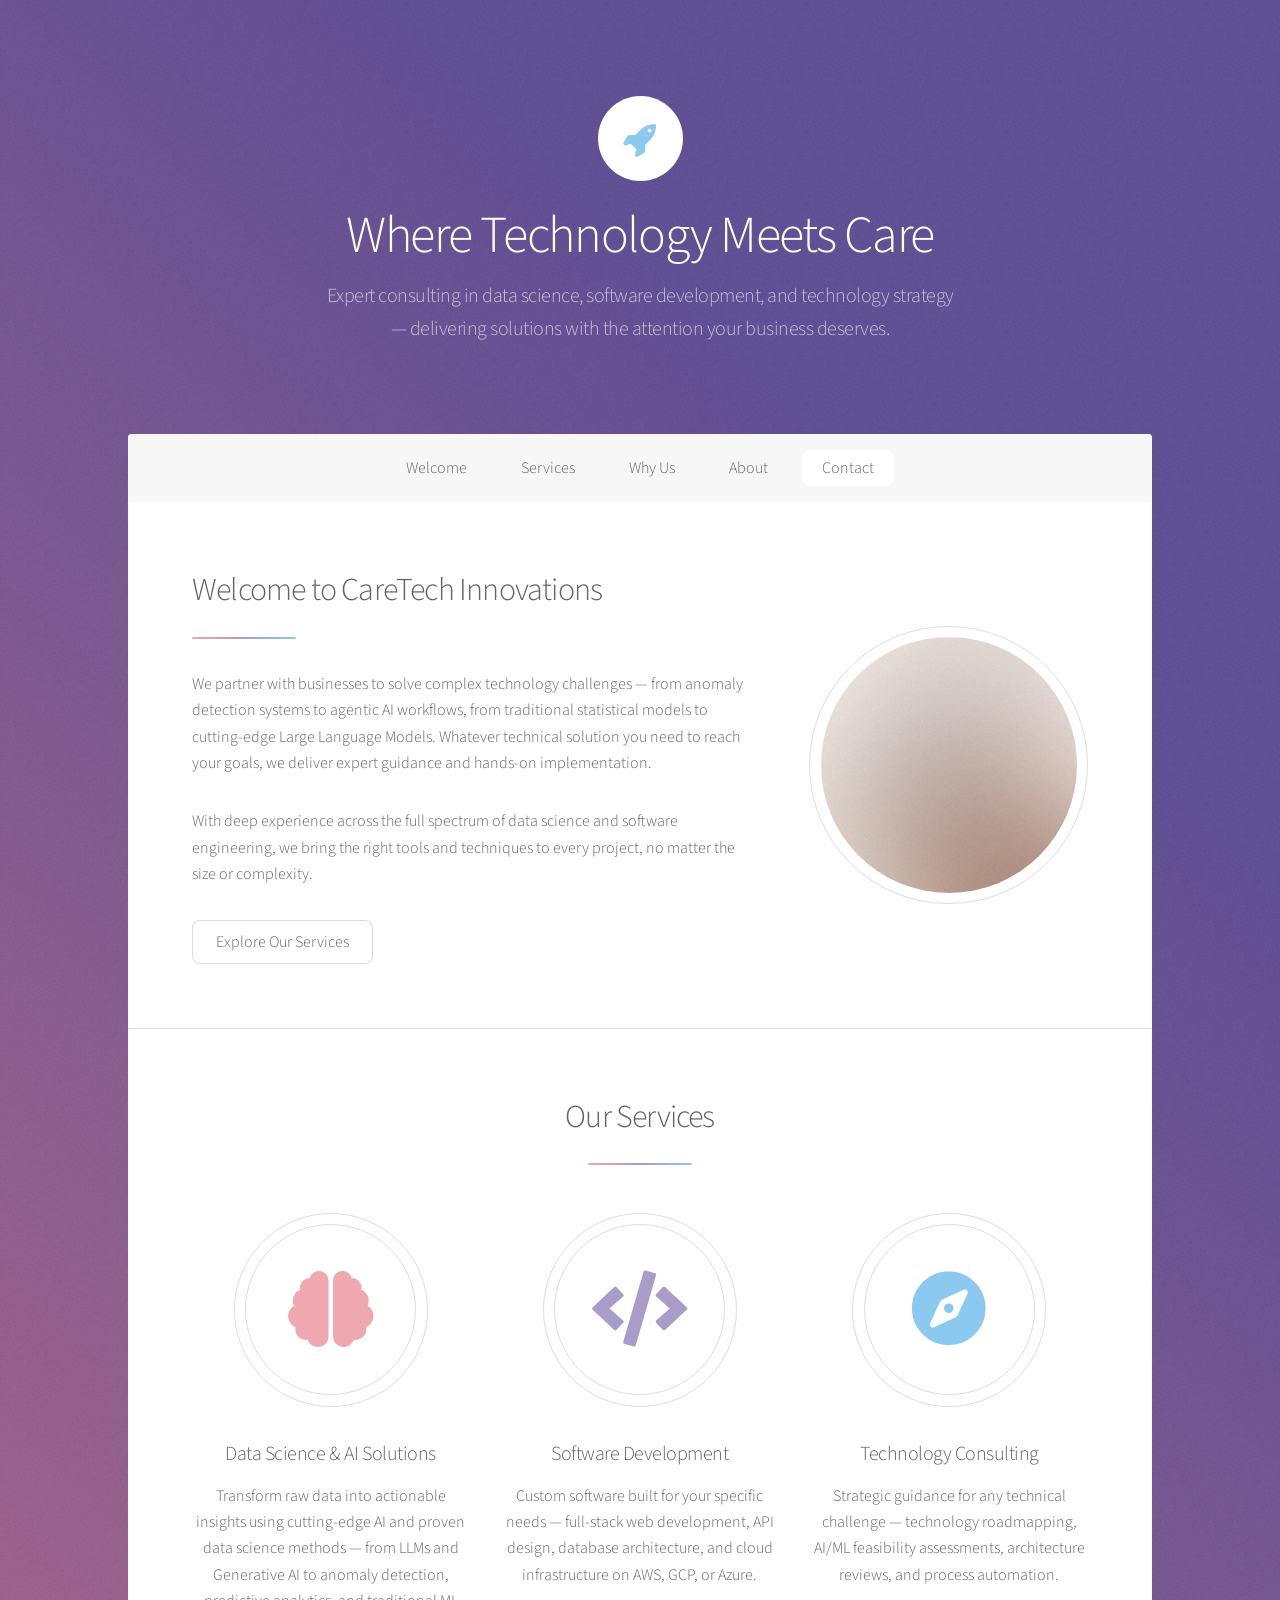
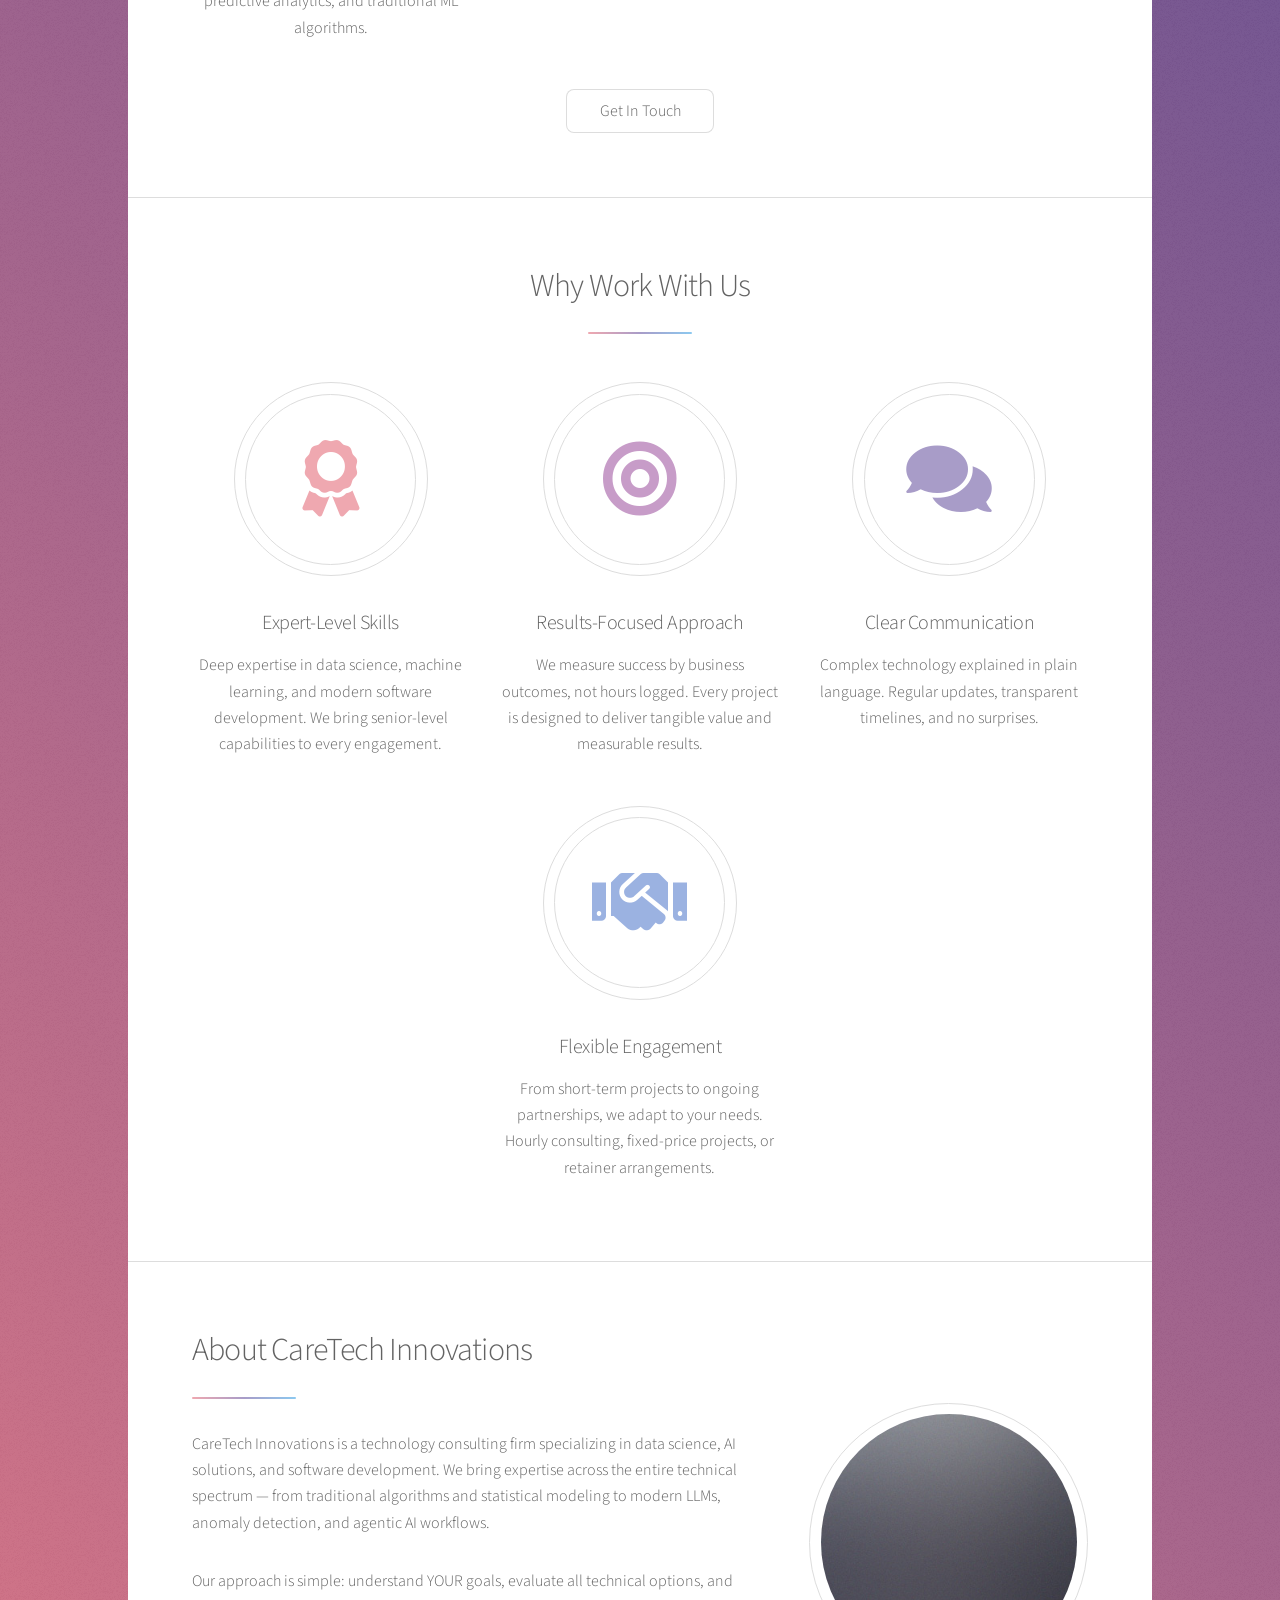
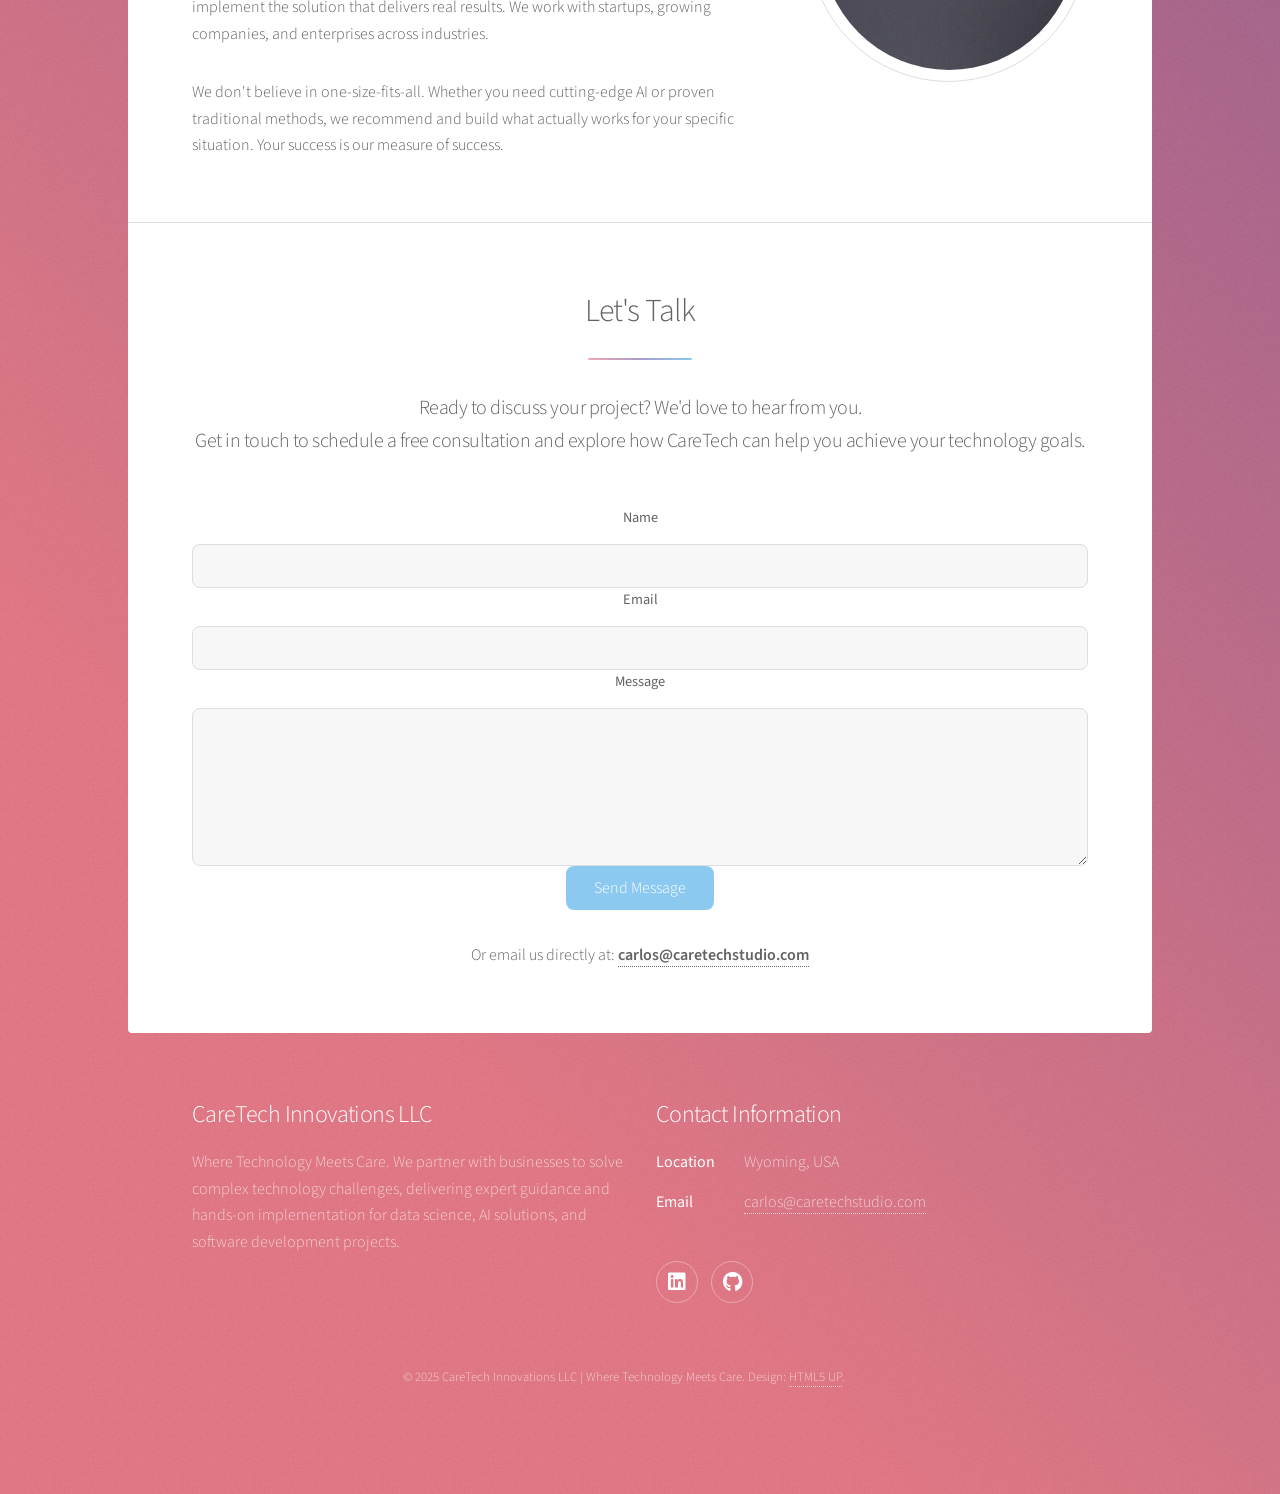
==== commit 54b3a7cc: "Linked to domain" ====
--- a/index.html
+++ b/index.html
@@ -182,7 +182,7 @@
 											<li><input type="submit" value="Send Message" class="button primary" /></li>
 										</ul>
 									</form>
-									<p class="contact-email">Or email us directly at: <a href="mailto:carlos@caretechinnovations.com">carlos@caretechinnovations.com</a></p>
+									<p class="contact-email">Or email us directly at: <a href="mailto:carlos@caretechstudio.com">carlos@caretechstudio.com</a></p>
 								</div>
 							</section>
 
@@ -202,7 +202,7 @@
 								<dt>Location</dt>
 								<dd>Wyoming, USA</dd>
 								<dt>Email</dt>
-								<dd><a href="mailto:carlos@caretechinnovations.com">carlos@caretechinnovations.com</a></dd>
+								<dd><a href="mailto:carlos@caretechstudio.com">carlos@caretechstudio.com</a></dd>
 							</dl>
 							<ul class="icons">
 								<li><a href="https://linkedin.com/in/" class="icon brands fa-linkedin alt"><span class="label">LinkedIn</span></a></li>
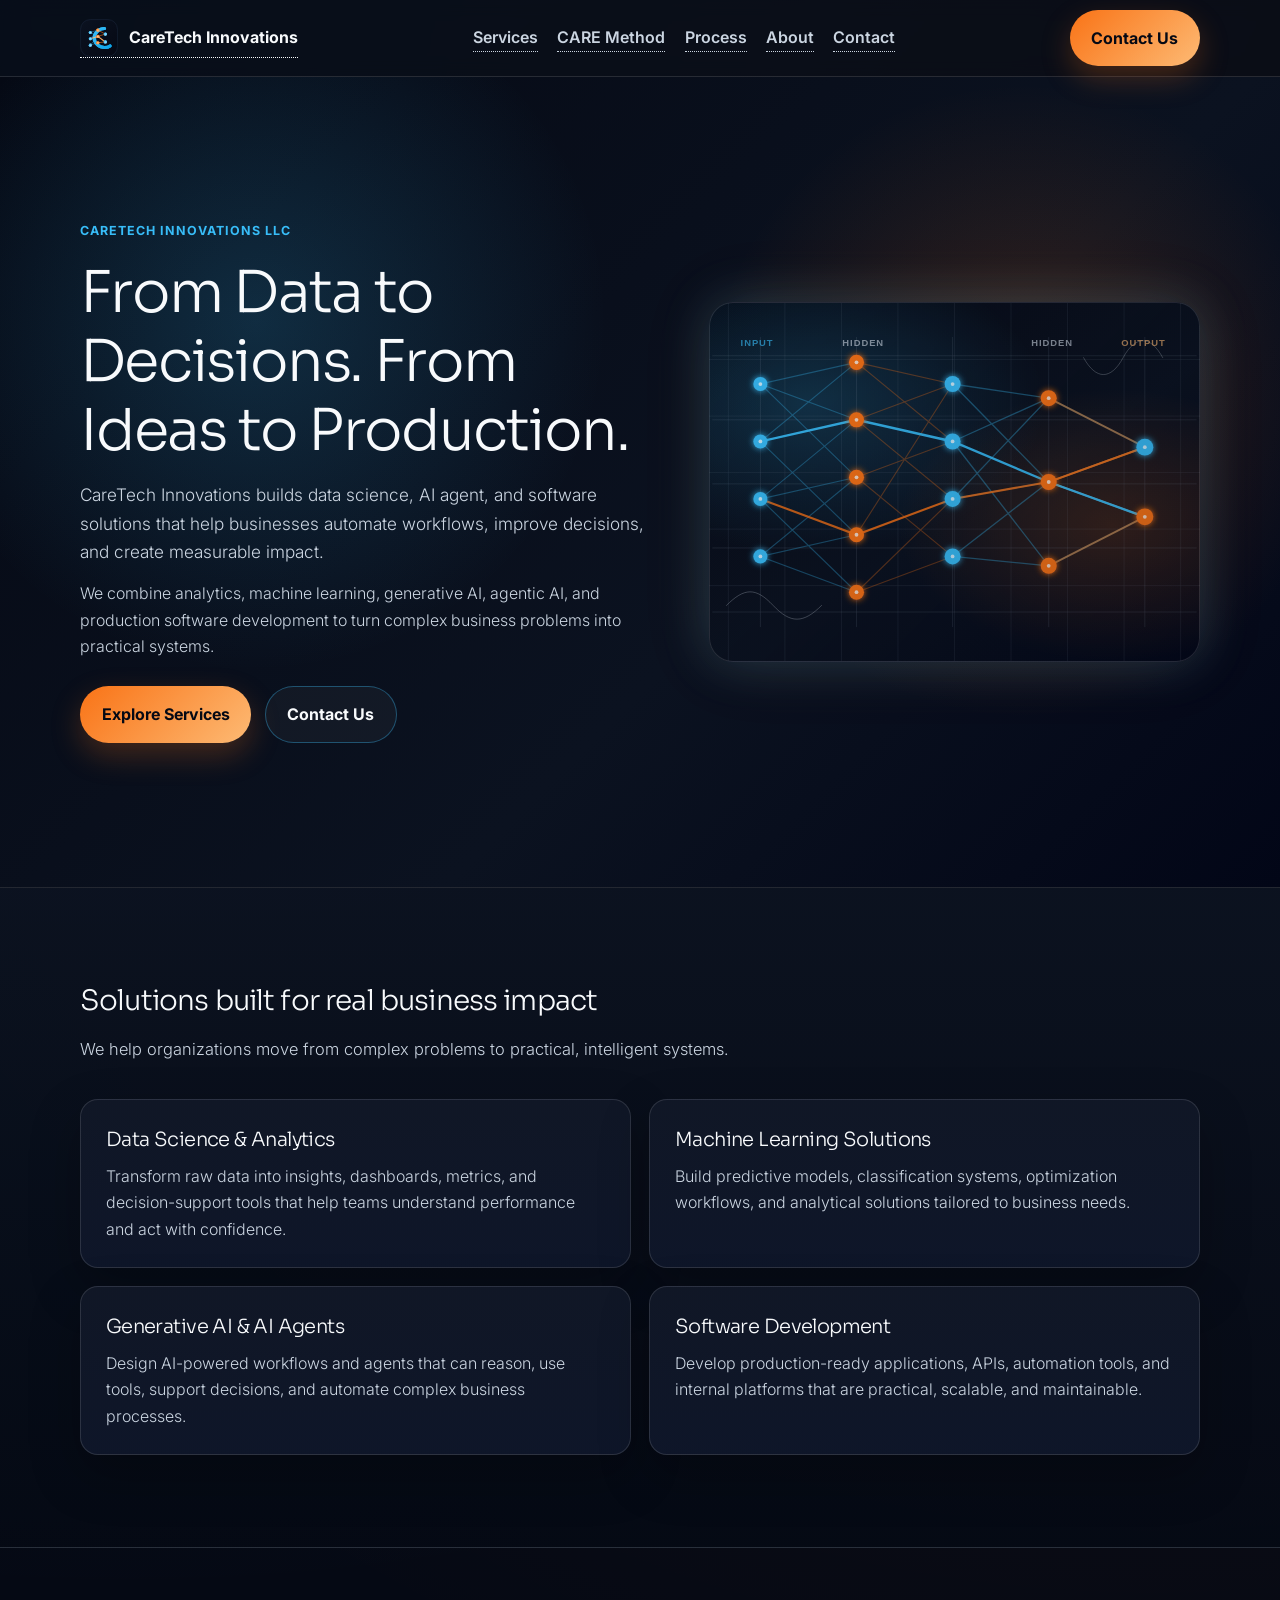
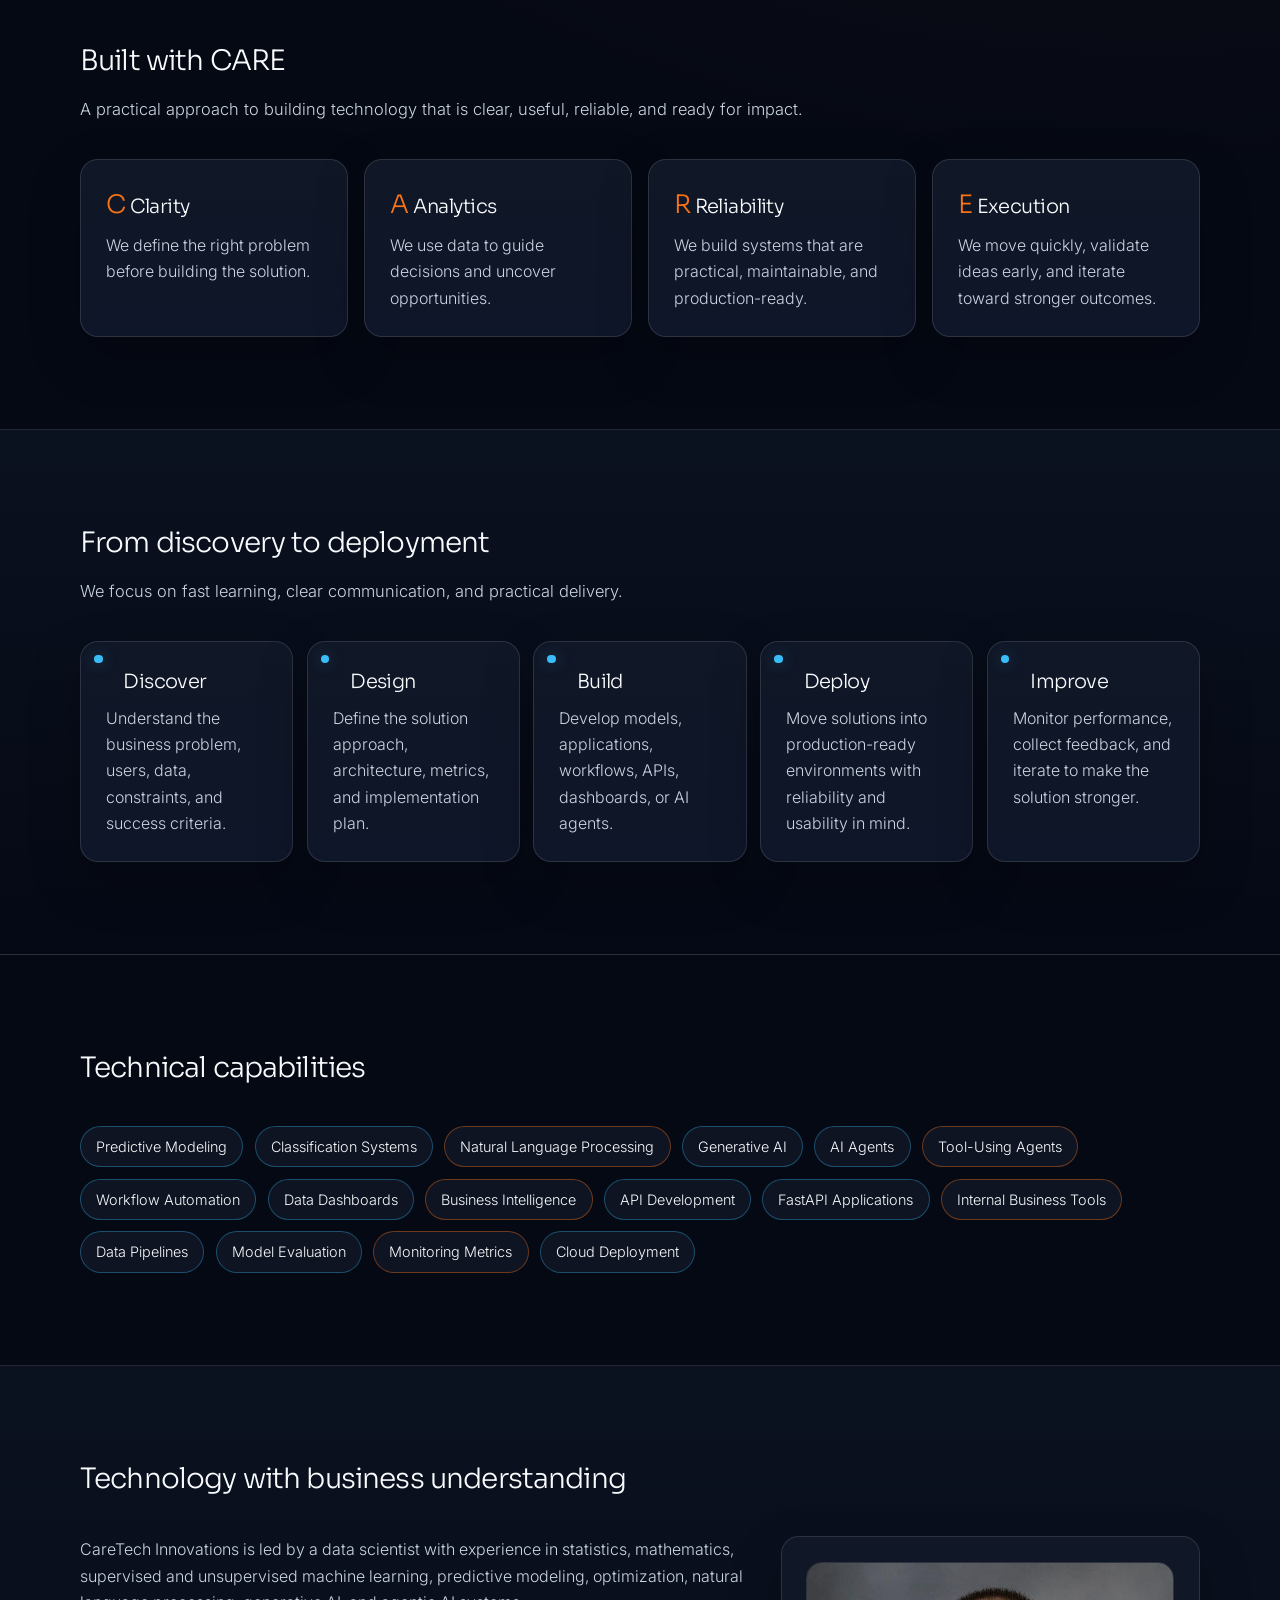
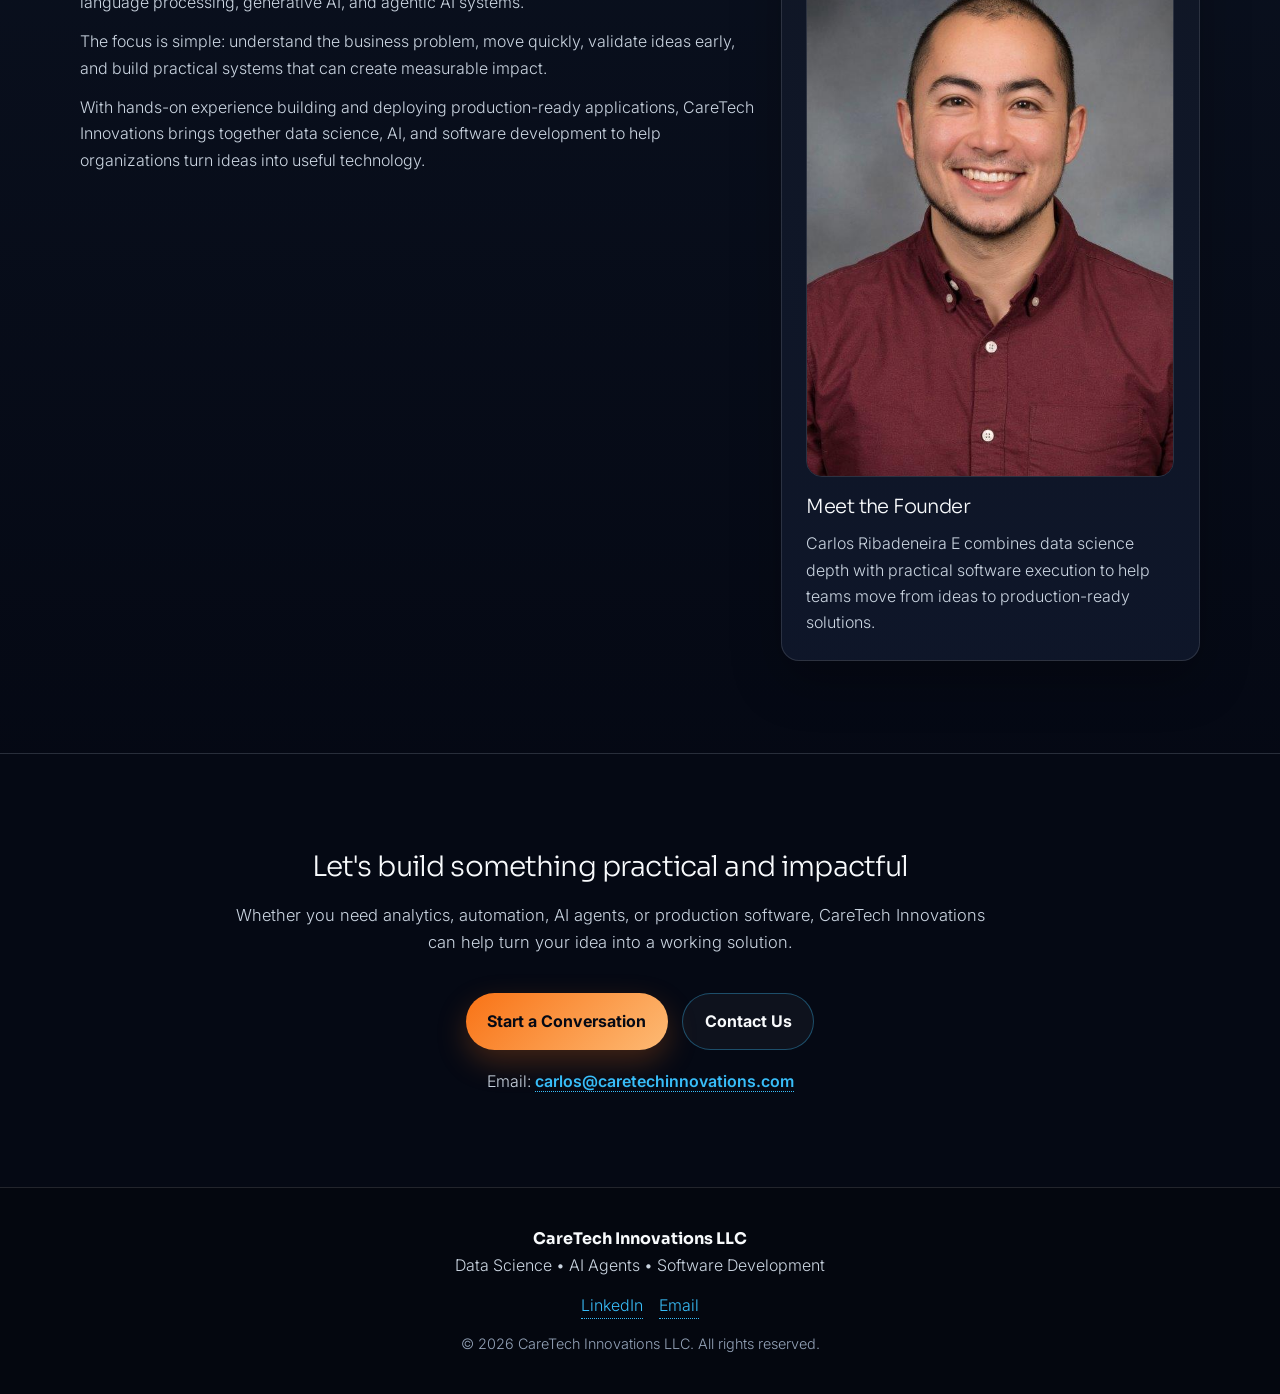
==== commit e9e1eacf: "First improvements" ====
--- a/index.html
+++ b/index.html
@@ -1,227 +1,276 @@
-<!DOCTYPE HTML>
-<!--
-	CareTech Innovations LLC Website
-	Based on Stellar by HTML5 UP (html5up.net | @ajlkn)
-	Free for personal and commercial use under the CCA 3.0 license (html5up.net/license)
--->
-<html>
-	<head>
-		<title>CareTech Innovations | Where Technology Meets Care</title>
-		<meta charset="utf-8" />
-		<meta name="viewport" content="width=device-width, initial-scale=1, user-scalable=no" />
-		<meta name="description" content="CareTech Innovations — Where Technology Meets Care. Expert consulting in data science, software development, and technology strategy. Transform your business with solutions built by experienced professionals." />
-		<meta name="keywords" content="data science, software development, technology consulting, machine learning, LLM, AI solutions, anomaly detection, CareTech" />
-		<link rel="stylesheet" href="assets/css/main.css" />
-		<link rel="stylesheet" href="assets/css/custom.css" />
-		<noscript><link rel="stylesheet" href="assets/css/noscript.css" /></noscript>
-	</head>
-	<body class="is-preload">
-
-		<!-- Wrapper -->
-			<div id="wrapper">
-
-				<!-- Header -->
-					<header id="header" class="alt">
-						<span class="logo"><img src="images/logo.svg" alt="CareTech Innovations Logo" /></span>
-						<h1>Where Technology Meets Care</h1>
-						<p>Expert consulting in data science, software development, and technology strategy<br />
-						— delivering solutions with the attention your business deserves.</p>
-					</header>
-
-				<!-- Nav -->
-					<nav id="nav">
-						<ul>
-							<li><a href="#intro" class="active">Welcome</a></li>
-							<li><a href="#services">Services</a></li>
-							<li><a href="#why">Why Us</a></li>
-							<li><a href="#about">About</a></li>
-							<li><a href="#contact">Contact</a></li>
-						</ul>
-					</nav>
-
-				<!-- Main -->
-					<div id="main">
-
-						<!-- Introduction -->
-							<section id="intro" class="main">
-								<div class="spotlight">
-									<div class="content">
-										<header class="major">
-											<h2>Welcome to CareTech Innovations</h2>
-										</header>
-										<p>We partner with businesses to solve complex technology challenges — from 
-										anomaly detection systems to agentic AI workflows, from traditional 
-										statistical models to cutting-edge Large Language Models. Whatever 
-										technical solution you need to reach your goals, we deliver expert 
-										guidance and hands-on implementation.</p>
-										<p>With deep experience across the full spectrum of data science and 
-										software engineering, we bring the right tools and techniques to 
-										every project, no matter the size or complexity.</p>
-										<ul class="actions">
-											<li><a href="#services" class="button">Explore Our Services</a></li>
-										</ul>
-									</div>
-									<span class="image"><img src="images/pic01.jpg" alt="Technology Consulting" /></span>
-								</div>
-							</section>
-
-						<!-- Services Section -->
-							<section id="services" class="main special">
-								<header class="major">
-									<h2>Our Services</h2>
-								</header>
-								<ul class="features">
-									<li>
-										<span class="icon solid major style1 fa-brain"></span>
-										<h3>Data Science & AI Solutions</h3>
-										<p>Transform raw data into actionable insights using cutting-edge AI and 
-										proven data science methods — from LLMs and Generative AI to anomaly detection, 
-										predictive analytics, and traditional ML algorithms.</p>
-									</li>
-									<li>
-										<span class="icon solid major style3 fa-code"></span>
-										<h3>Software Development</h3>
-										<p>Custom software built for your specific needs — full-stack web development, 
-										API design, database architecture, and cloud infrastructure on AWS, GCP, or Azure.</p>
-									</li>
-									<li>
-										<span class="icon solid major style5 fa-compass"></span>
-										<h3>Technology Consulting</h3>
-										<p>Strategic guidance for any technical challenge — technology roadmapping, 
-										AI/ML feasibility assessments, architecture reviews, and process automation.</p>
-									</li>
-								</ul>
-								<footer class="major">
-									<ul class="actions special">
-										<li><a href="#contact" class="button">Get In Touch</a></li>
-									</ul>
-								</footer>
-							</section>
-
-						<!-- Why Choose Us Section -->
-							<section id="why" class="main special">
-								<header class="major">
-									<h2>Why Work With Us</h2>
-								</header>
-								<ul class="features">
-									<li>
-										<span class="icon solid major style1 fa-award"></span>
-										<h3>Expert-Level Skills</h3>
-										<p>Deep expertise in data science, machine learning, and modern software 
-										development. We bring senior-level capabilities to every engagement.</p>
-									</li>
-									<li>
-										<span class="icon solid major style2 fa-bullseye"></span>
-										<h3>Results-Focused Approach</h3>
-										<p>We measure success by business outcomes, not hours logged. Every project 
-										is designed to deliver tangible value and measurable results.</p>
-									</li>
-									<li>
-										<span class="icon solid major style3 fa-comments"></span>
-										<h3>Clear Communication</h3>
-										<p>Complex technology explained in plain language. Regular updates, 
-										transparent timelines, and no surprises.</p>
-									</li>
-									<li>
-										<span class="icon solid major style4 fa-handshake"></span>
-										<h3>Flexible Engagement</h3>
-										<p>From short-term projects to ongoing partnerships, we adapt to your 
-										needs. Hourly consulting, fixed-price projects, or retainer arrangements.</p>
-									</li>
-								</ul>
-							</section>
-
-						<!-- About Section -->
-							<section id="about" class="main">
-								<div class="spotlight">
-									<div class="content">
-										<header class="major">
-											<h2>About CareTech Innovations</h2>
-										</header>
-										<p>CareTech Innovations is a technology consulting firm specializing in 
-										data science, AI solutions, and software development. We bring expertise 
-										across the entire technical spectrum — from traditional algorithms and 
-										statistical modeling to modern LLMs, anomaly detection, and agentic 
-										AI workflows.</p>
-										<p>Our approach is simple: understand YOUR goals, evaluate all technical 
-										options, and implement the solution that delivers real results. We work 
-										with startups, growing companies, and enterprises across industries.</p>
-										<p>We don't believe in one-size-fits-all. Whether you need cutting-edge AI 
-										or proven traditional methods, we recommend and build what actually 
-										works for your specific situation. Your success is our measure of success.</p>
-									</div>
-									<span class="image"><img src="images/pic02.jpg" alt="About CareTech" /></span>
-								</div>
-							</section>
-
-						<!-- Contact Section -->
-							<section id="contact" class="main special">
-								<header class="major">
-									<h2>Let's Talk</h2>
-									<p>Ready to discuss your project? We'd love to hear from you.<br />
-									Get in touch to schedule a free consultation and explore how 
-									CareTech can help you achieve your technology goals.</p>
-								</header>
-								<div class="content">
-									<form method="POST" action="https://formspree.io/f/YOUR_FORM_ID">
-										<div class="fields">
-											<div class="field half">
-												<label for="name">Name</label>
-												<input type="text" name="name" id="name" required />
-											</div>
-											<div class="field half">
-												<label for="email">Email</label>
-												<input type="email" name="email" id="email" required />
-											</div>
-											<div class="field">
-												<label for="message">Message</label>
-												<textarea name="message" id="message" rows="5" required></textarea>
-											</div>
-										</div>
-										<ul class="actions special">
-											<li><input type="submit" value="Send Message" class="button primary" /></li>
-										</ul>
-									</form>
-									<p class="contact-email">Or email us directly at: <a href="mailto:carlos@caretechstudio.com">carlos@caretechstudio.com</a></p>
-								</div>
-							</section>
-
-					</div>
-
-				<!-- Footer -->
-					<footer id="footer">
-						<section>
-							<h2>CareTech Innovations LLC</h2>
-							<p>Where Technology Meets Care. We partner with businesses to solve complex 
-							technology challenges, delivering expert guidance and hands-on implementation 
-							for data science, AI solutions, and software development projects.</p>
-						</section>
-						<section>
-							<h2>Contact Information</h2>
-							<dl class="alt">
-								<dt>Location</dt>
-								<dd>Wyoming, USA</dd>
-								<dt>Email</dt>
-								<dd><a href="mailto:carlos@caretechstudio.com">carlos@caretechstudio.com</a></dd>
-							</dl>
-							<ul class="icons">
-								<li><a href="https://linkedin.com/in/" class="icon brands fa-linkedin alt"><span class="label">LinkedIn</span></a></li>
-								<li><a href="https://github.com/" class="icon brands fa-github alt"><span class="label">GitHub</span></a></li>
-							</ul>
-						</section>
-						<p class="copyright">&copy; 2025 CareTech Innovations LLC | Where Technology Meets Care. Design: <a href="https://html5up.net">HTML5 UP</a>.</p>
-					</footer>
-
-			</div>
-
-		<!-- Scripts -->
-			<script src="assets/js/jquery.min.js"></script>
-			<script src="assets/js/jquery.scrollex.min.js"></script>
-			<script src="assets/js/jquery.scrolly.min.js"></script>
-			<script src="assets/js/browser.min.js"></script>
-			<script src="assets/js/breakpoints.min.js"></script>
-			<script src="assets/js/util.js"></script>
-			<script src="assets/js/main.js"></script>
-
-	</body>
+<!DOCTYPE html>
+<html lang="en">
+  <head>
+    <meta charset="utf-8" />
+    <meta name="viewport" content="width=device-width, initial-scale=1" />
+    <title>CareTech Innovations LLC | Data Science, AI Agents & Software Development</title>
+    <meta
+      name="description"
+      content="CareTech Innovations LLC builds data science, AI agent, generative AI, machine learning, automation, and software solutions for businesses looking to improve decisions and create practical impact."
+    />
+    <meta
+      name="keywords"
+      content="Data Science, Machine Learning, Generative AI, AI Agents, Agentic AI, Software Development, Business Automation, Predictive Modeling, Workflow Automation, Production Applications, AI Consulting"
+    />
+    <link rel="preconnect" href="https://fonts.googleapis.com" />
+    <link rel="preconnect" href="https://fonts.gstatic.com" crossorigin />
+    <link
+      href="https://fonts.googleapis.com/css2?family=Inter:wght@400;500;600;700;800&family=Sora:wght@500;600;700;800&display=swap"
+      rel="stylesheet"
+    />
+    <link rel="stylesheet" href="assets/css/main.css" />
+    <link rel="stylesheet" href="assets/css/custom.css" />
+    <noscript><link rel="stylesheet" href="assets/css/noscript.css" /></noscript>
+  </head>
+  <body>
+    <header class="site-header">
+      <div class="container nav-wrap">
+        <a class="brand" href="#top" aria-label="CareTech Innovations homepage">
+          <img src="images/caretech-logo.svg" alt="CareTech Innovations logo" />
+          <span>CareTech Innovations</span>
+        </a>
+        <nav class="site-nav" aria-label="Primary navigation">
+          <a href="#services">Services</a>
+          <a href="#care">CARE Method</a>
+          <a href="#process">Process</a>
+          <a href="#about">About</a>
+          <a href="#contact">Contact</a>
+        </nav>
+        <a class="btn btn-primary nav-cta" href="#contact">Contact Us</a>
+      </div>
+    </header>
+
+    <main id="top">
+      <section class="hero section">
+        <div class="container hero-content">
+          <div class="hero-copy">
+            <p class="eyebrow">CareTech Innovations LLC</p>
+            <h1>From Data to Decisions. From Ideas to Production.</h1>
+            <p class="lead">
+              CareTech Innovations builds data science, AI agent, and software solutions that
+              help businesses automate workflows, improve decisions, and create measurable impact.
+            </p>
+            <p>
+              We combine analytics, machine learning, generative AI, agentic AI, and production
+              software development to turn complex business problems into practical systems.
+            </p>
+            <div class="hero-actions">
+              <a class="btn btn-primary" href="#services">Explore Services</a>
+              <a class="btn btn-secondary" href="#contact">Contact Us</a>
+            </div>
+          </div>
+          <div class="hero-visual" aria-hidden="true">
+            <div class="node-grid">
+              <span></span><span></span><span></span><span></span><span></span><span></span>
+              <span></span><span></span>
+            </div>
+          </div>
+        </div>
+      </section>
+
+      <section id="services" class="section section-alt">
+        <div class="container">
+          <header class="section-head">
+            <h2>Solutions built for real business impact</h2>
+            <p>We help organizations move from complex problems to practical, intelligent systems.</p>
+          </header>
+          <div class="services-grid">
+            <article class="service-card">
+              <h3>Data Science & Analytics</h3>
+              <p>
+                Transform raw data into insights, dashboards, metrics, and decision-support tools
+                that help teams understand performance and act with confidence.
+              </p>
+            </article>
+            <article class="service-card">
+              <h3>Machine Learning Solutions</h3>
+              <p>
+                Build predictive models, classification systems, optimization workflows, and
+                analytical solutions tailored to business needs.
+              </p>
+            </article>
+            <article class="service-card">
+              <h3>Generative AI & AI Agents</h3>
+              <p>
+                Design AI-powered workflows and agents that can reason, use tools, support
+                decisions, and automate complex business processes.
+              </p>
+            </article>
+            <article class="service-card">
+              <h3>Software Development</h3>
+              <p>
+                Develop production-ready applications, APIs, automation tools, and internal
+                platforms that are practical, scalable, and maintainable.
+              </p>
+            </article>
+          </div>
+        </div>
+      </section>
+
+      <section id="care" class="section">
+        <div class="container">
+          <header class="section-head">
+            <h2>Built with CARE</h2>
+            <p>
+              A practical approach to building technology that is clear, useful, reliable, and
+              ready for impact.
+            </p>
+          </header>
+          <div class="care-grid">
+            <article class="care-card">
+              <h3><span>C</span> Clarity</h3>
+              <p>We define the right problem before building the solution.</p>
+            </article>
+            <article class="care-card">
+              <h3><span>A</span> Analytics</h3>
+              <p>We use data to guide decisions and uncover opportunities.</p>
+            </article>
+            <article class="care-card">
+              <h3><span>R</span> Reliability</h3>
+              <p>We build systems that are practical, maintainable, and production-ready.</p>
+            </article>
+            <article class="care-card">
+              <h3><span>E</span> Execution</h3>
+              <p>We move quickly, validate ideas early, and iterate toward stronger outcomes.</p>
+            </article>
+          </div>
+        </div>
+      </section>
+
+      <section id="process" class="section section-alt">
+        <div class="container">
+          <header class="section-head">
+            <h2>From discovery to deployment</h2>
+            <p>We focus on fast learning, clear communication, and practical delivery.</p>
+          </header>
+          <ol class="process-grid" aria-label="CareTech delivery process">
+            <li>
+              <h3>Discover</h3>
+              <p>Understand the business problem, users, data, constraints, and success criteria.</p>
+            </li>
+            <li>
+              <h3>Design</h3>
+              <p>Define the solution approach, architecture, metrics, and implementation plan.</p>
+            </li>
+            <li>
+              <h3>Build</h3>
+              <p>Develop models, applications, workflows, APIs, dashboards, or AI agents.</p>
+            </li>
+            <li>
+              <h3>Deploy</h3>
+              <p>
+                Move solutions into production-ready environments with reliability and usability in
+                mind.
+              </p>
+            </li>
+            <li>
+              <h3>Improve</h3>
+              <p>Monitor performance, collect feedback, and iterate to make the solution stronger.</p>
+            </li>
+          </ol>
+        </div>
+      </section>
+
+      <section id="capabilities" class="section">
+        <div class="container">
+          <header class="section-head">
+            <h2>Technical capabilities</h2>
+          </header>
+          <ul class="capability-tags">
+            <li>Predictive Modeling</li>
+            <li>Classification Systems</li>
+            <li>Natural Language Processing</li>
+            <li>Generative AI</li>
+            <li>AI Agents</li>
+            <li>Tool-Using Agents</li>
+            <li>Workflow Automation</li>
+            <li>Data Dashboards</li>
+            <li>Business Intelligence</li>
+            <li>API Development</li>
+            <li>FastAPI Applications</li>
+            <li>Internal Business Tools</li>
+            <li>Data Pipelines</li>
+            <li>Model Evaluation</li>
+            <li>Monitoring Metrics</li>
+            <li>Cloud Deployment</li>
+          </ul>
+        </div>
+      </section>
+
+      <section id="about" class="section section-alt">
+        <div class="container">
+          <header class="section-head">
+            <h2>Technology with business understanding</h2>
+          </header>
+          <div class="about-grid">
+            <div class="about-copy">
+              <p>
+                CareTech Innovations is led by a data scientist with experience in statistics,
+                mathematics, supervised and unsupervised machine learning, predictive modeling,
+                optimization, natural language processing, generative AI, and agentic AI systems.
+              </p>
+              <p>
+                The focus is simple: understand the business problem, move quickly, validate ideas
+                early, and build practical systems that can create measurable impact.
+              </p>
+              <p>
+                With hands-on experience building and deploying production-ready applications,
+                CareTech Innovations brings together data science, AI, and software development to
+                help organizations turn ideas into useful technology.
+              </p>
+            </div>
+            <aside class="founder-card">
+              <img
+                src="images/founder-carlos-ribadeneira.png"
+                alt="Carlos Ribadeneira, founder of CareTech Innovations"
+              />
+              <h3>Meet the Founder</h3>
+              <p>
+                Carlos Ribadeneira E combines data science depth with practical software execution
+                to help teams move from ideas to production-ready solutions.
+              </p>
+            </aside>
+          </div>
+        </div>
+      </section>
+
+      <section id="contact" class="section contact">
+        <div class="container contact-wrap">
+          <header class="section-head">
+            <h2>Let&apos;s build something practical and impactful</h2>
+            <p>
+              Whether you need analytics, automation, AI agents, or production software, CareTech
+              Innovations can help turn your idea into a working solution.
+            </p>
+          </header>
+          <div class="contact-actions">
+            <a class="btn btn-primary" href="mailto:carlos@caretechinnovations.com">
+              Start a Conversation
+            </a>
+            <a class="btn btn-secondary" href="mailto:carlos@caretechinnovations.com">
+              Contact Us
+            </a>
+          </div>
+          <p class="contact-email">
+            Email:
+            <a href="mailto:carlos@caretechinnovations.com">carlos@caretechinnovations.com</a>
+          </p>
+        </div>
+      </section>
+    </main>
+
+    <footer class="site-footer">
+      <div class="container footer-wrap">
+        <p class="footer-brand">CareTech Innovations LLC</p>
+        <p>Data Science • AI Agents • Software Development</p>
+        <div class="footer-links" aria-label="Social and contact links">
+          <a href="https://www.linkedin.com/in/carlos-ribadeneira-espinoza" target="_blank" rel="noopener noreferrer">
+            LinkedIn
+          </a>
+          <a href="mailto:carlos@caretechinnovations.com">Email</a>
+        </div>
+        <p class="copyright">© 2026 CareTech Innovations LLC. All rights reserved.</p>
+      </div>
+    </footer>
+  </body>
 </html>
--- a/assets/css/custom.css
+++ b/assets/css/custom.css
@@ -1,13 +1,546 @@
-/*
-	CareTech Innovations - Custom Styles
-	Minimal overrides - keeps original Stellar template colors
-*/
-
-/* Contact email styling */
+:root {
+  --bg-main: #050914;
+  --bg-section: #0b1220;
+  --bg-card: #111827;
+  --bg-card-soft: rgba(17, 24, 39, 0.78);
+  --text-main: #f8fafc;
+  --text-muted: #cbd5e1;
+  --text-soft: #94a3b8;
+  --blue-main: #38bdf8;
+  --blue-dark: #0ea5e9;
+  --blue-glow: rgba(56, 189, 248, 0.35);
+  --orange-main: #f97316;
+  --orange-soft: #fdba74;
+  --orange-glow: rgba(249, 115, 22, 0.35);
+  --border-soft: rgba(255, 255, 255, 0.12);
+  --border-blue: rgba(56, 189, 248, 0.35);
+  --border-orange: rgba(249, 115, 22, 0.4);
+}
+
+*,
+*::before,
+*::after {
+  box-sizing: border-box;
+}
+
+html {
+  scroll-behavior: smooth;
+}
+
+body {
+  margin: 0;
+  background:
+    radial-gradient(circle at 10% -10%, rgba(56, 189, 248, 0.12), transparent 40%),
+    radial-gradient(circle at 90% 5%, rgba(249, 115, 22, 0.1), transparent 35%),
+    var(--bg-main);
+  color: var(--text-main);
+  font-family: "Inter", sans-serif;
+  line-height: 1.65;
+}
+
+h1,
+h2,
+h3 {
+  margin-top: 0;
+  font-family: "Sora", sans-serif;
+  letter-spacing: -0.03em;
+  color: var(--text-main);
+}
+
+p {
+  margin: 0;
+  color: var(--text-muted);
+}
+
+a {
+  color: var(--blue-main);
+  text-decoration: none;
+}
+
+a:hover {
+  color: var(--orange-soft);
+}
+
+a:focus-visible,
+button:focus-visible {
+  outline: 2px solid var(--orange-main);
+  outline-offset: 2px;
+}
+
+.container {
+  width: min(1120px, 92vw);
+  margin: 0 auto;
+}
+
+.section {
+  padding: 5.75rem 0;
+}
+
+.section-alt {
+  background: linear-gradient(180deg, rgba(11, 18, 32, 0.95), rgba(5, 9, 20, 0.95));
+  border-top: 1px solid var(--border-soft);
+  border-bottom: 1px solid var(--border-soft);
+}
+
+.section-head {
+  margin-bottom: 2.25rem;
+  max-width: 760px;
+}
+
+.section-head h2 {
+  margin-bottom: 0.85rem;
+  font-size: clamp(1.7rem, 2.2vw, 2.5rem);
+}
+
+.section-head p {
+  font-size: 1.03rem;
+}
+
+.site-header {
+  position: sticky;
+  top: 0;
+  z-index: 1000;
+  border-bottom: 1px solid var(--border-soft);
+  background: rgba(5, 9, 20, 0.72);
+  backdrop-filter: blur(8px);
+}
+
+.nav-wrap {
+  display: flex;
+  align-items: center;
+  justify-content: space-between;
+  gap: 1.2rem;
+  min-height: 76px;
+}
+
+.brand {
+  display: inline-flex;
+  align-items: center;
+  gap: 0.7rem;
+  font-weight: 700;
+  color: var(--text-main);
+}
+
+.brand img {
+  width: 38px;
+  height: 38px;
+}
+
+.site-nav {
+  display: flex;
+  flex-wrap: wrap;
+  gap: 1.2rem;
+}
+
+.site-nav a {
+  position: relative;
+  color: var(--text-muted);
+  font-weight: 600;
+}
+
+.site-nav a::after {
+  content: "";
+  position: absolute;
+  left: 0;
+  bottom: -0.3rem;
+  width: 100%;
+  height: 2px;
+  transform: scaleX(0);
+  transform-origin: left;
+  background: linear-gradient(135deg, var(--blue-main), var(--orange-main));
+  transition: transform 0.2s ease;
+}
+
+.site-nav a:hover::after,
+.site-nav a:focus-visible::after {
+  transform: scaleX(1);
+}
+
+.btn {
+  display: inline-flex;
+  align-items: center;
+  justify-content: center;
+  border-radius: 999px;
+  font-weight: 700;
+  padding: 0.9rem 1.35rem;
+  transition:
+    transform 0.2s ease,
+    box-shadow 0.2s ease,
+    border-color 0.2s ease,
+    color 0.2s ease;
+}
+
+.btn-primary {
+  background: linear-gradient(135deg, #f97316, #fdba74);
+  color: #050914;
+  border: 0;
+  box-shadow: 0 12px 30px rgba(249, 115, 22, 0.25);
+}
+
+.btn-primary:hover {
+  transform: translateY(-2px);
+  color: #050914;
+  box-shadow: 0 16px 40px rgba(249, 115, 22, 0.35);
+}
+
+.btn-secondary {
+  background: rgba(255, 255, 255, 0.04);
+  color: var(--text-main);
+  border: 1px solid var(--border-blue);
+}
+
+.btn-secondary:hover {
+  border-color: var(--orange-main);
+  color: var(--orange-soft);
+}
+
+.hero {
+  min-height: 90vh;
+  display: flex;
+  align-items: center;
+  background:
+    radial-gradient(circle at 20% 30%, rgba(56, 189, 248, 0.18), transparent 30%),
+    radial-gradient(circle at 80% 40%, rgba(249, 115, 22, 0.18), transparent 28%),
+    linear-gradient(135deg, #050914 0%, #0b1220 60%, #020617 100%);
+}
+
+.hero-content {
+  display: grid;
+  grid-template-columns: 1.2fr 1fr;
+  gap: 2.5rem;
+  align-items: center;
+}
+
+.eyebrow {
+  color: var(--blue-main);
+  letter-spacing: 0.08em;
+  text-transform: uppercase;
+  font-size: 0.78rem;
+  font-weight: 700;
+  margin-bottom: 1rem;
+}
+
+.hero-copy h1 {
+  font-size: clamp(2.2rem, 4.5vw, 3.9rem);
+  margin-bottom: 1rem;
+}
+
+.hero-copy .lead {
+  font-size: 1.08rem;
+  margin-bottom: 0.85rem;
+}
+
+.hero-actions {
+  display: flex;
+  gap: 0.85rem;
+  margin-top: 1.65rem;
+  flex-wrap: wrap;
+}
+
+.hero-visual {
+  min-height: 360px;
+  border-radius: 24px;
+  border: 1px solid var(--border-soft);
+  background:
+    linear-gradient(135deg, rgba(5, 9, 20, 0.08), rgba(5, 9, 20, 0.22)),
+    url("../../images/caretech-ai-neural-hero.svg") center / cover no-repeat,
+    linear-gradient(135deg, rgba(15, 23, 42, 0.9), rgba(2, 6, 23, 0.95));
+  box-shadow:
+    0 0 50px rgba(56, 189, 248, 0.18),
+    0 0 70px rgba(249, 115, 22, 0.12);
+  position: relative;
+  overflow: hidden;
+}
+
+.hero-visual::before,
+.hero-visual::after {
+  display: none;
+}
+
+.node-grid {
+  display: none;
+}
+
+.node-grid span {
+  position: absolute;
+  width: 12px;
+  height: 12px;
+  border-radius: 50%;
+  box-shadow: 0 0 18px currentColor;
+}
+
+.node-grid span:nth-child(odd) {
+  color: var(--blue-main);
+  background: var(--blue-main);
+}
+
+.node-grid span:nth-child(even) {
+  color: var(--orange-main);
+  background: var(--orange-main);
+}
+
+.node-grid span:nth-child(1) {
+  top: 18%;
+  left: 15%;
+}
+.node-grid span:nth-child(2) {
+  top: 26%;
+  left: 46%;
+}
+.node-grid span:nth-child(3) {
+  top: 14%;
+  right: 18%;
+}
+.node-grid span:nth-child(4) {
+  top: 52%;
+  left: 24%;
+}
+.node-grid span:nth-child(5) {
+  top: 64%;
+  left: 50%;
+}
+.node-grid span:nth-child(6) {
+  top: 70%;
+  right: 18%;
+}
+.node-grid span:nth-child(7) {
+  top: 40%;
+  right: 36%;
+}
+.node-grid span:nth-child(8) {
+  top: 42%;
+  left: 66%;
+}
+
+.services-grid {
+  display: grid;
+  grid-template-columns: repeat(2, minmax(0, 1fr));
+  gap: 1.15rem;
+}
+
+.service-card,
+.care-card,
+.founder-card,
+.process-grid li {
+  background: linear-gradient(180deg, rgba(17, 24, 39, 0.95), rgba(15, 23, 42, 0.95));
+  border: 1px solid var(--border-soft);
+  border-radius: 18px;
+  padding: 1.55rem;
+  box-shadow: 0 20px 50px rgba(0, 0, 0, 0.25);
+  transition:
+    transform 0.25s ease,
+    border-color 0.25s ease,
+    box-shadow 0.25s ease;
+}
+
+.service-card:hover,
+.care-card:hover,
+.process-grid li:hover,
+.founder-card:hover {
+  transform: translateY(-6px);
+  border-color: var(--border-orange);
+  box-shadow: 0 24px 70px rgba(249, 115, 22, 0.12);
+}
+
+.service-card h3,
+.care-card h3,
+.process-grid h3,
+.founder-card h3 {
+  margin-bottom: 0.55rem;
+  font-size: 1.22rem;
+}
+
+.care-grid {
+  display: grid;
+  grid-template-columns: repeat(4, minmax(0, 1fr));
+  gap: 1rem;
+}
+
+.care-card h3 span {
+  color: var(--orange-main);
+  font-size: 1.3em;
+}
+
+.process-grid {
+  list-style: none;
+  padding: 0;
+  margin: 0;
+  display: grid;
+  grid-template-columns: repeat(5, minmax(0, 1fr));
+  gap: 0.85rem;
+}
+
+.process-grid li {
+  position: relative;
+}
+
+.process-grid li::before {
+  content: "";
+  position: absolute;
+  top: 0.8rem;
+  left: 0.8rem;
+  width: 0.55rem;
+  height: 0.55rem;
+  border-radius: 50%;
+  background: var(--blue-main);
+  box-shadow: 0 0 16px var(--blue-glow);
+}
+
+.process-grid li h3 {
+  margin-left: 1.1rem;
+}
+
+.capability-tags {
+  list-style: none;
+  padding: 0;
+  margin: 0;
+  display: flex;
+  flex-wrap: wrap;
+  gap: 0.7rem;
+}
+
+.capability-tags li {
+  border: 1px solid var(--border-blue);
+  background: var(--bg-card-soft);
+  border-radius: 999px;
+  padding: 0.5rem 0.95rem;
+  color: var(--text-main);
+  font-size: 0.9rem;
+}
+
+.capability-tags li:nth-child(3n) {
+  border-color: var(--border-orange);
+}
+
+.about-grid {
+  display: grid;
+  grid-template-columns: 1.3fr 0.8fr;
+  gap: 1.2rem;
+  align-items: start;
+}
+
+.about-copy p + p {
+  margin-top: 0.8rem;
+}
+
+.founder-card img {
+  width: 100%;
+  border-radius: 16px;
+  border: 1px solid var(--border-soft);
+  display: block;
+  margin-bottom: 0.95rem;
+}
+
+.contact {
+  text-align: center;
+}
+
+.contact-wrap {
+  max-width: 820px;
+}
+
+.contact-actions {
+  display: flex;
+  justify-content: center;
+  gap: 0.9rem;
+  margin-top: 1.35rem;
+  flex-wrap: wrap;
+}
+
 .contact-email {
-	margin-top: 2em;
+  margin-top: 1.15rem;
 }
 
 .contact-email a {
-	font-weight: 600;
-}
+  font-weight: 600;
+}
+
+.site-footer {
+  border-top: 1px solid var(--border-soft);
+  background: #04070f;
+  padding: 2.4rem 0;
+}
+
+.footer-wrap {
+  text-align: center;
+}
+
+.footer-brand {
+  color: var(--text-main);
+  font-family: "Sora", sans-serif;
+  font-weight: 700;
+}
+
+.footer-links {
+  display: flex;
+  justify-content: center;
+  gap: 1rem;
+  flex-wrap: wrap;
+  margin: 0.8rem 0;
+  color: var(--text-soft);
+}
+
+.copyright {
+  color: var(--text-soft);
+  font-size: 0.9rem;
+}
+
+@media (max-width: 1024px) {
+  .care-grid {
+    grid-template-columns: repeat(2, minmax(0, 1fr));
+  }
+
+  .process-grid {
+    grid-template-columns: repeat(2, minmax(0, 1fr));
+  }
+}
+
+@media (max-width: 768px) {
+  .section {
+    padding: 4.2rem 0;
+  }
+
+  .nav-wrap {
+    align-items: flex-start;
+    flex-direction: column;
+    padding: 0.95rem 0;
+  }
+
+  .site-nav {
+    width: 100%;
+    gap: 0.8rem 1rem;
+  }
+
+  .nav-cta {
+    width: 100%;
+  }
+
+  .hero {
+    min-height: auto;
+    padding: 6rem 0 4rem;
+  }
+
+  .hero-content {
+    grid-template-columns: 1fr;
+    text-align: left;
+  }
+
+  .hero-visual {
+    min-height: 260px;
+  }
+
+  .services-grid,
+  .care-grid,
+  .about-grid,
+  .process-grid {
+    grid-template-columns: 1fr;
+  }
+
+  .process-grid li::before {
+    top: 1rem;
+  }
+
+  .hero-copy h1 {
+    font-size: 2.3rem;
+  }
+}
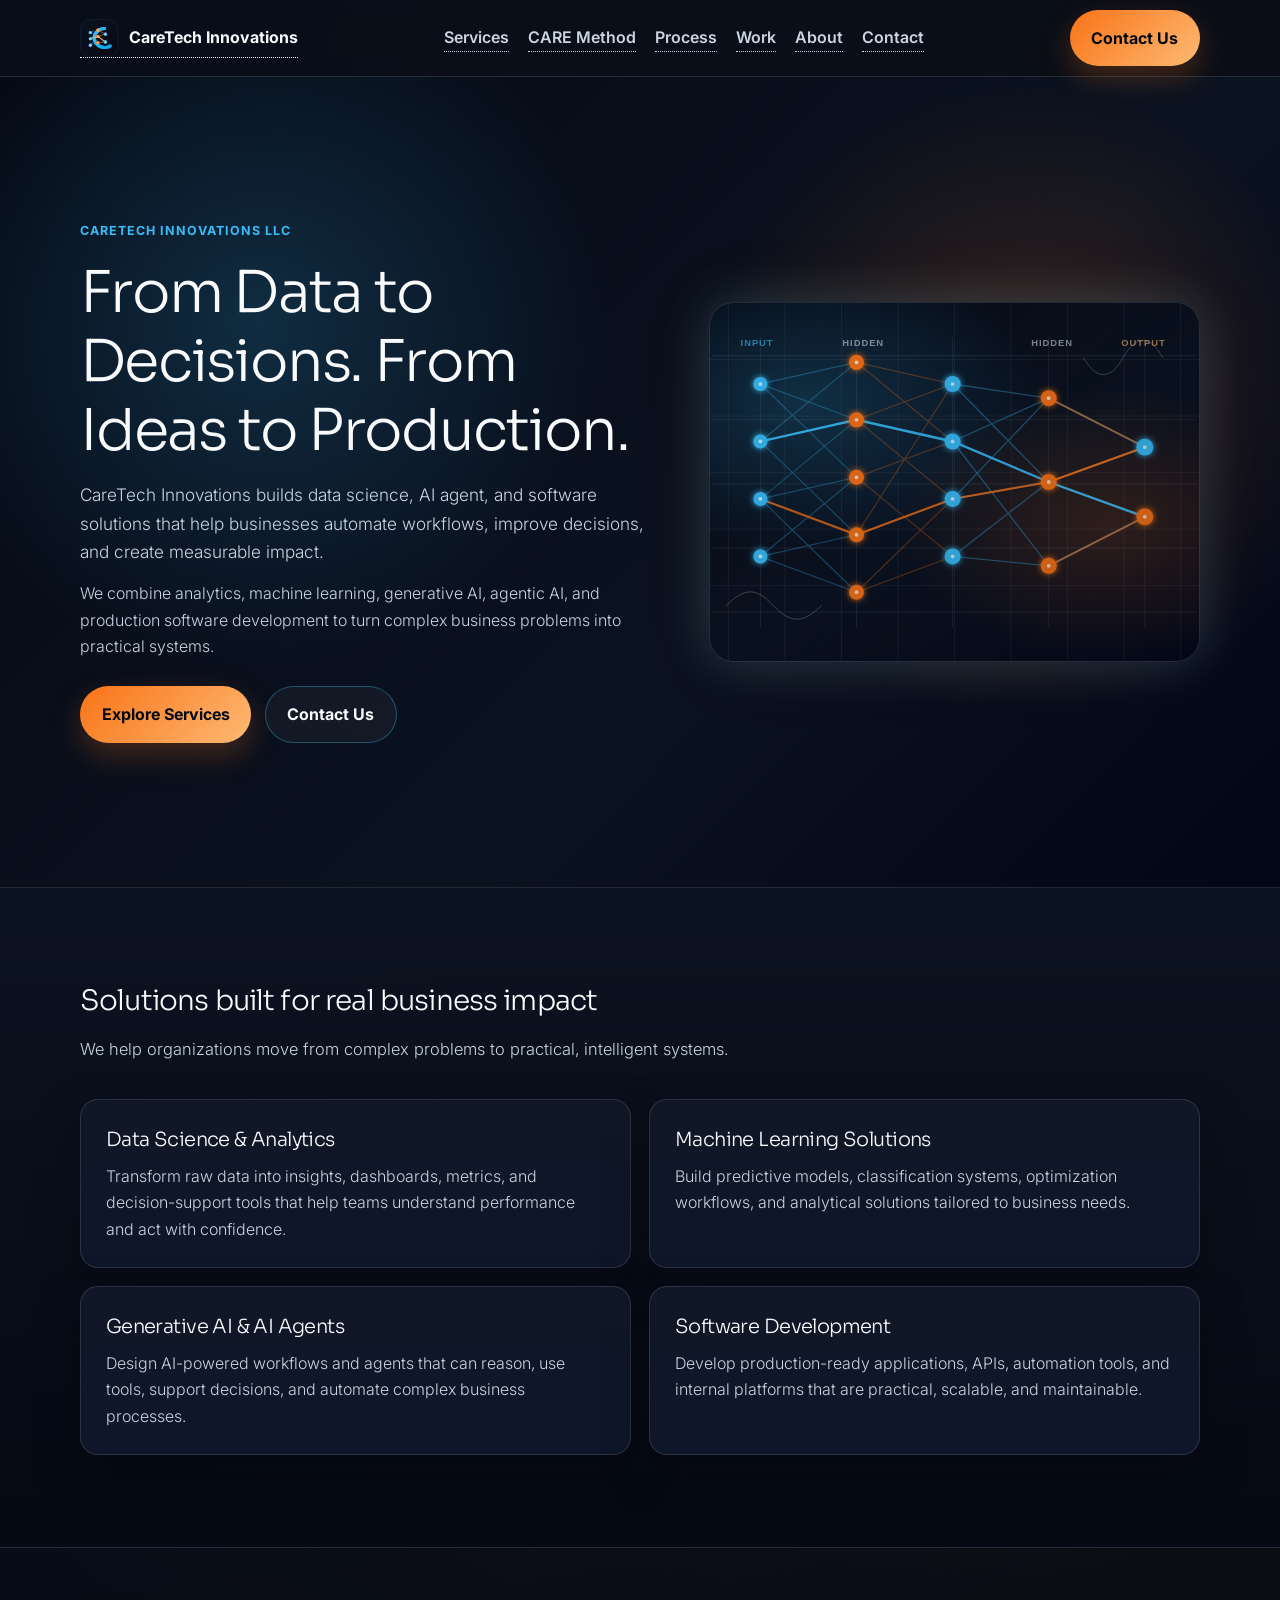
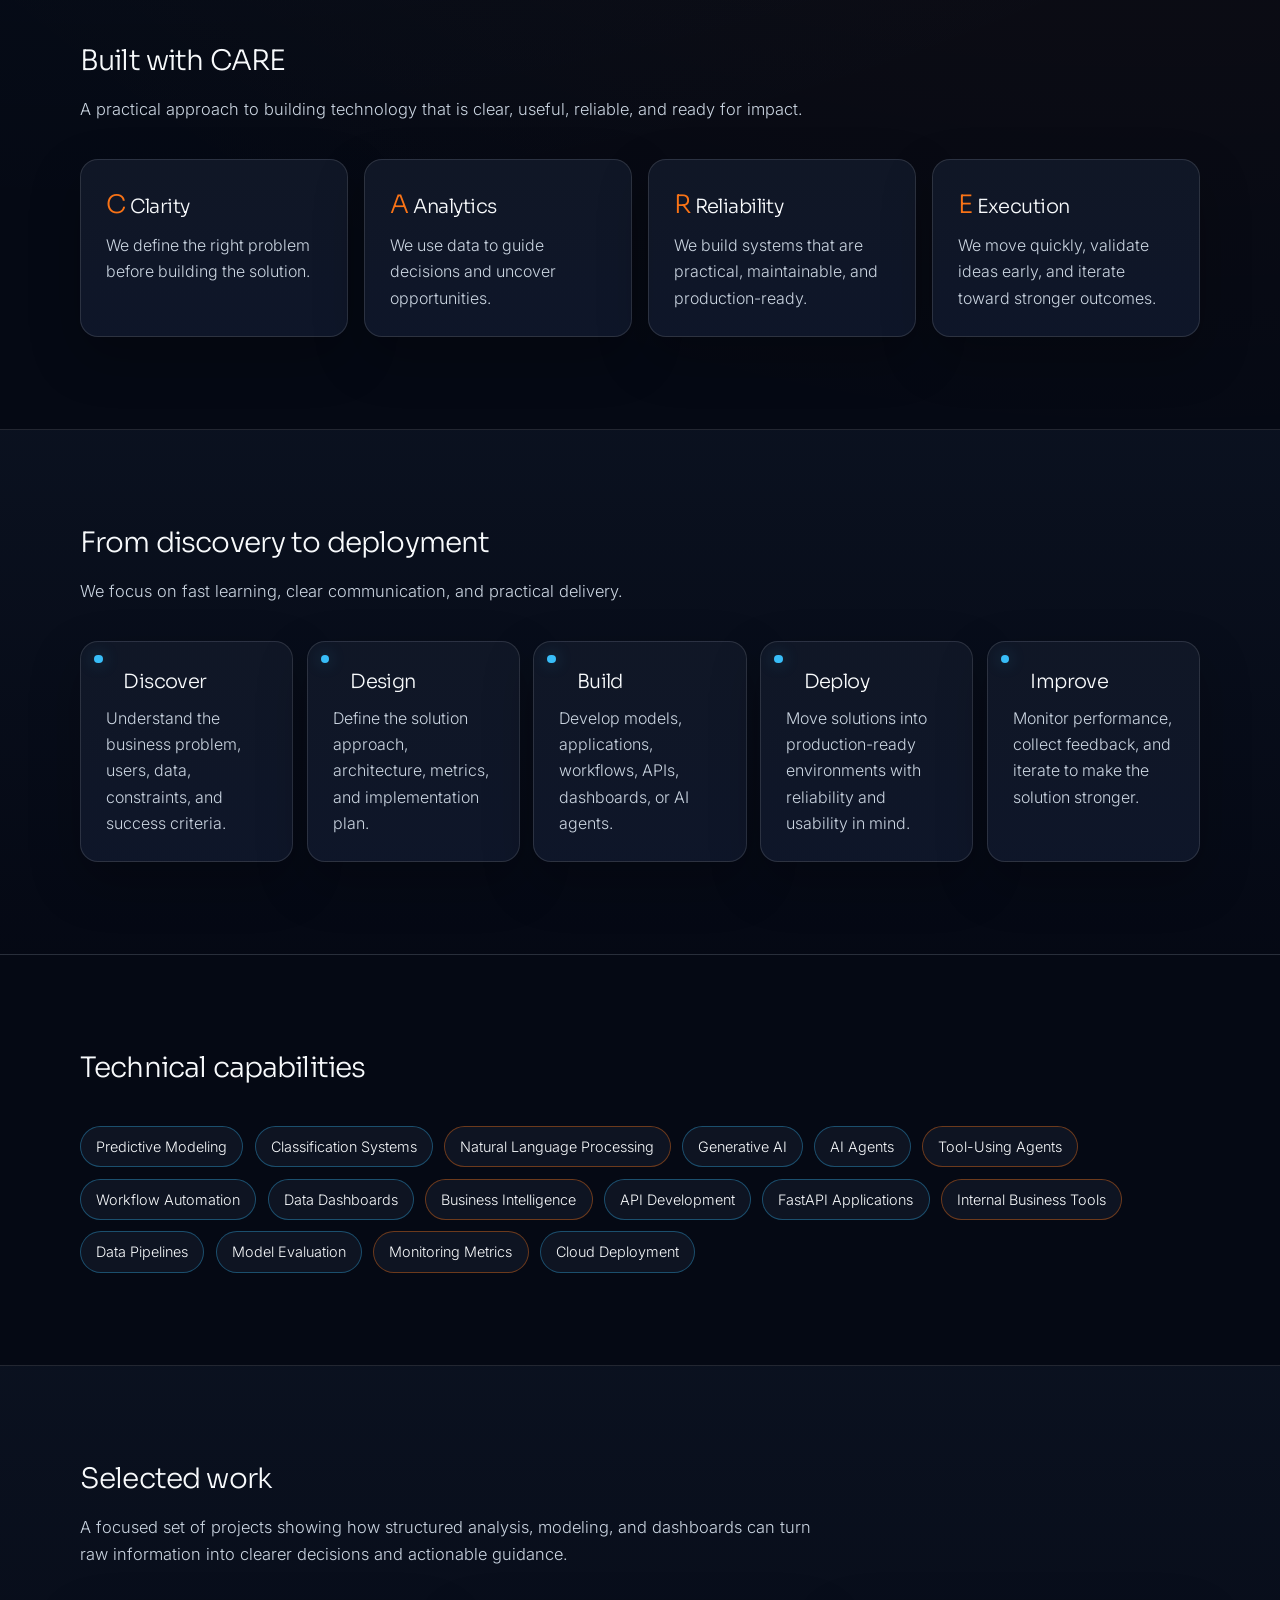
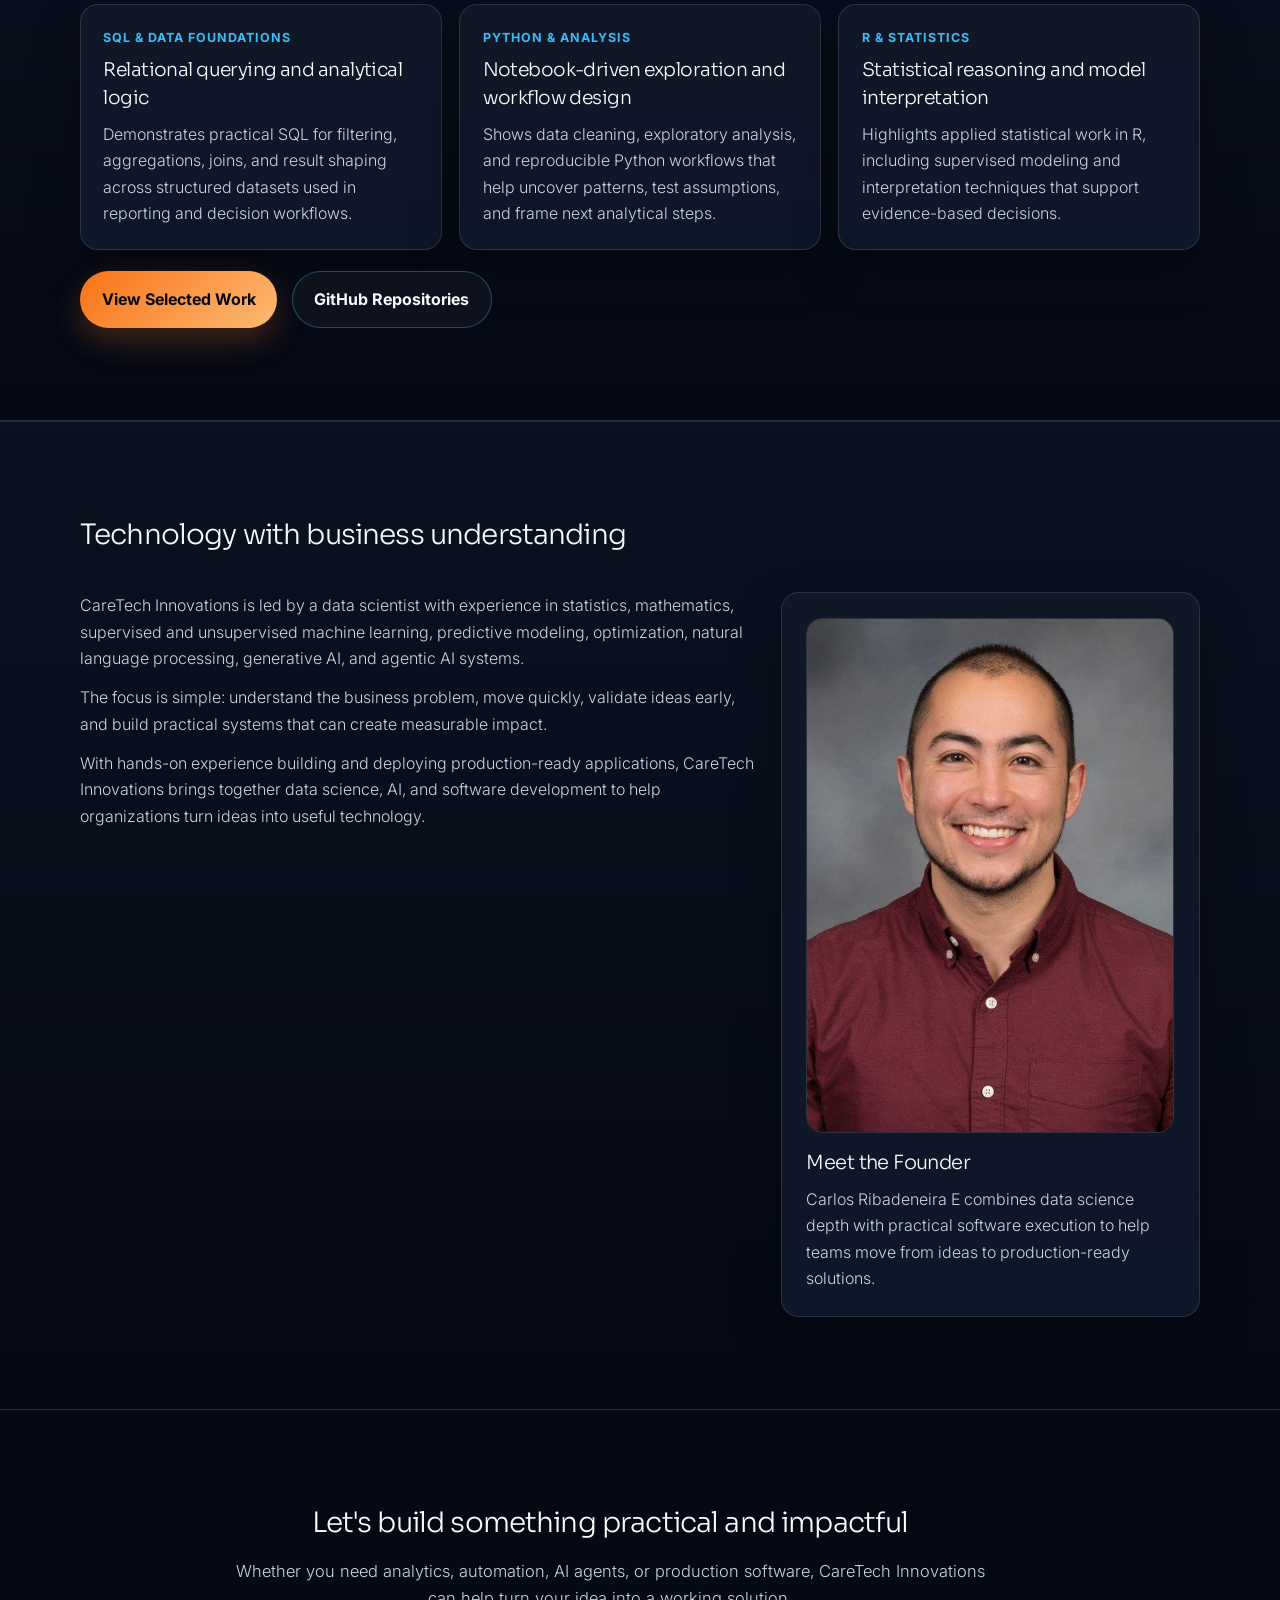
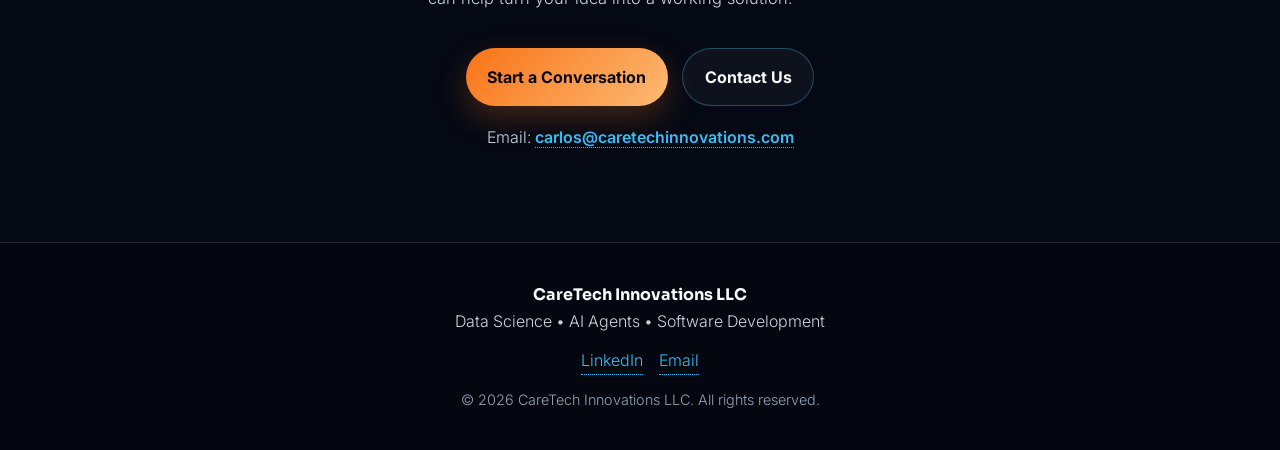
==== commit eb245b20: "Added portfolio" ====
--- a/index.html
+++ b/index.html
@@ -33,6 +33,7 @@
           <a href="#services">Services</a>
           <a href="#care">CARE Method</a>
           <a href="#process">Process</a>
+          <a href="work.html">Work</a>
           <a href="#about">About</a>
           <a href="#contact">Contact</a>
         </nav>
@@ -197,6 +198,55 @@
         </div>
       </section>
 
+      <section id="work-preview" class="section section-alt">
+        <div class="container">
+          <header class="section-head">
+            <h2>Selected work</h2>
+            <p>
+              A focused set of projects showing how structured analysis, modeling, and dashboards
+              can turn raw information into clearer decisions and actionable guidance.
+            </p>
+          </header>
+          <div class="work-preview-grid">
+            <article class="work-card">
+              <p class="work-label">SQL & Data Foundations</p>
+              <h3>Relational querying and analytical logic</h3>
+              <p>
+                Demonstrates practical SQL for filtering, aggregations, joins, and result shaping
+                across structured datasets used in reporting and decision workflows.
+              </p>
+            </article>
+            <article class="work-card">
+              <p class="work-label">Python & Analysis</p>
+              <h3>Notebook-driven exploration and workflow design</h3>
+              <p>
+                Shows data cleaning, exploratory analysis, and reproducible Python workflows that
+                help uncover patterns, test assumptions, and frame next analytical steps.
+              </p>
+            </article>
+            <article class="work-card">
+              <p class="work-label">R & Statistics</p>
+              <h3>Statistical reasoning and model interpretation</h3>
+              <p>
+                Highlights applied statistical work in R, including supervised modeling and
+                interpretation techniques that support evidence-based decisions.
+              </p>
+            </article>
+          </div>
+          <div class="work-preview-actions">
+            <a class="btn btn-primary" href="work.html">View Selected Work</a>
+            <a
+              class="btn btn-secondary"
+              href="https://github.com/CarlosRibadeneira?tab=repositories"
+              target="_blank"
+              rel="noopener noreferrer"
+            >
+              GitHub Repositories
+            </a>
+          </div>
+        </div>
+      </section>
+
       <section id="about" class="section section-alt">
         <div class="container">
           <header class="section-head">
--- a/assets/css/custom.css
+++ b/assets/css/custom.css
@@ -412,6 +412,119 @@
   border-color: var(--border-orange);
 }
 
+.work-preview-grid,
+.work-grid {
+  display: grid;
+  grid-template-columns: repeat(3, minmax(0, 1fr));
+  gap: 1.1rem;
+}
+
+.work-grid {
+  grid-template-columns: repeat(2, minmax(0, 1fr));
+}
+
+.work-card {
+  background: linear-gradient(180deg, rgba(17, 24, 39, 0.95), rgba(15, 23, 42, 0.95));
+  border: 1px solid var(--border-soft);
+  border-radius: 18px;
+  padding: 1.4rem;
+  box-shadow: 0 20px 50px rgba(0, 0, 0, 0.25);
+  transition:
+    transform 0.25s ease,
+    border-color 0.25s ease,
+    box-shadow 0.25s ease;
+}
+
+.work-card:hover {
+  transform: translateY(-6px);
+  border-color: var(--border-orange);
+  box-shadow: 0 24px 70px rgba(249, 115, 22, 0.12);
+}
+
+.work-card h2,
+.work-card h3 {
+  margin-bottom: 0.55rem;
+  font-size: 1.18rem;
+}
+
+.work-card p + p {
+  margin-top: 0.65rem;
+}
+
+.work-label {
+  color: var(--blue-main);
+  font-size: 0.78rem;
+  text-transform: uppercase;
+  letter-spacing: 0.08em;
+  font-weight: 700;
+  margin-bottom: 0.45rem;
+}
+
+.work-meta {
+  color: var(--text-soft);
+  font-size: 0.92rem;
+}
+
+.work-card a {
+  display: inline-flex;
+  margin-top: 0.95rem;
+  font-weight: 700;
+}
+
+.work-preview-actions {
+  display: flex;
+  gap: 0.9rem;
+  margin-top: 1.3rem;
+  flex-wrap: wrap;
+}
+
+.work-hero {
+  background:
+    radial-gradient(circle at 20% 25%, rgba(56, 189, 248, 0.16), transparent 32%),
+    radial-gradient(circle at 78% 40%, rgba(249, 115, 22, 0.14), transparent 30%),
+    linear-gradient(135deg, #050914 0%, #0b1220 55%, #020617 100%);
+}
+
+.work-hero h1 {
+  font-size: clamp(2rem, 4vw, 3.1rem);
+}
+
+.work-hero-tags {
+  display: flex;
+  flex-wrap: wrap;
+  gap: 0.65rem;
+}
+
+.work-hero-tags span {
+  border: 1px solid var(--border-blue);
+  border-radius: 999px;
+  padding: 0.4rem 0.8rem;
+  font-size: 0.86rem;
+  color: var(--text-main);
+  background: rgba(255, 255, 255, 0.03);
+}
+
+.resource-grid {
+  display: grid;
+  grid-template-columns: repeat(3, minmax(0, 1fr));
+  gap: 0.9rem;
+}
+
+.resource-item {
+  display: block;
+  text-align: center;
+  border-radius: 14px;
+  border: 1px solid var(--border-soft);
+  background: var(--bg-card-soft);
+  padding: 0.95rem 1rem;
+  color: var(--text-main);
+  font-weight: 600;
+}
+
+.resource-item:hover {
+  border-color: var(--border-orange);
+}
+
 .about-grid {
   display: grid;
   grid-template-columns: 1.3fr 0.8fr;
@@ -493,6 +606,12 @@
   .process-grid {
     grid-template-columns: repeat(2, minmax(0, 1fr));
   }
+
+  .work-preview-grid,
+  .work-grid,
+  .resource-grid {
+    grid-template-columns: repeat(2, minmax(0, 1fr));
+  }
 }
 
 @media (max-width: 768px) {
@@ -531,6 +650,9 @@
 
   .services-grid,
   .care-grid,
+  .work-preview-grid,
+  .work-grid,
+  .resource-grid,
   .about-grid,
   .process-grid {
     grid-template-columns: 1fr;
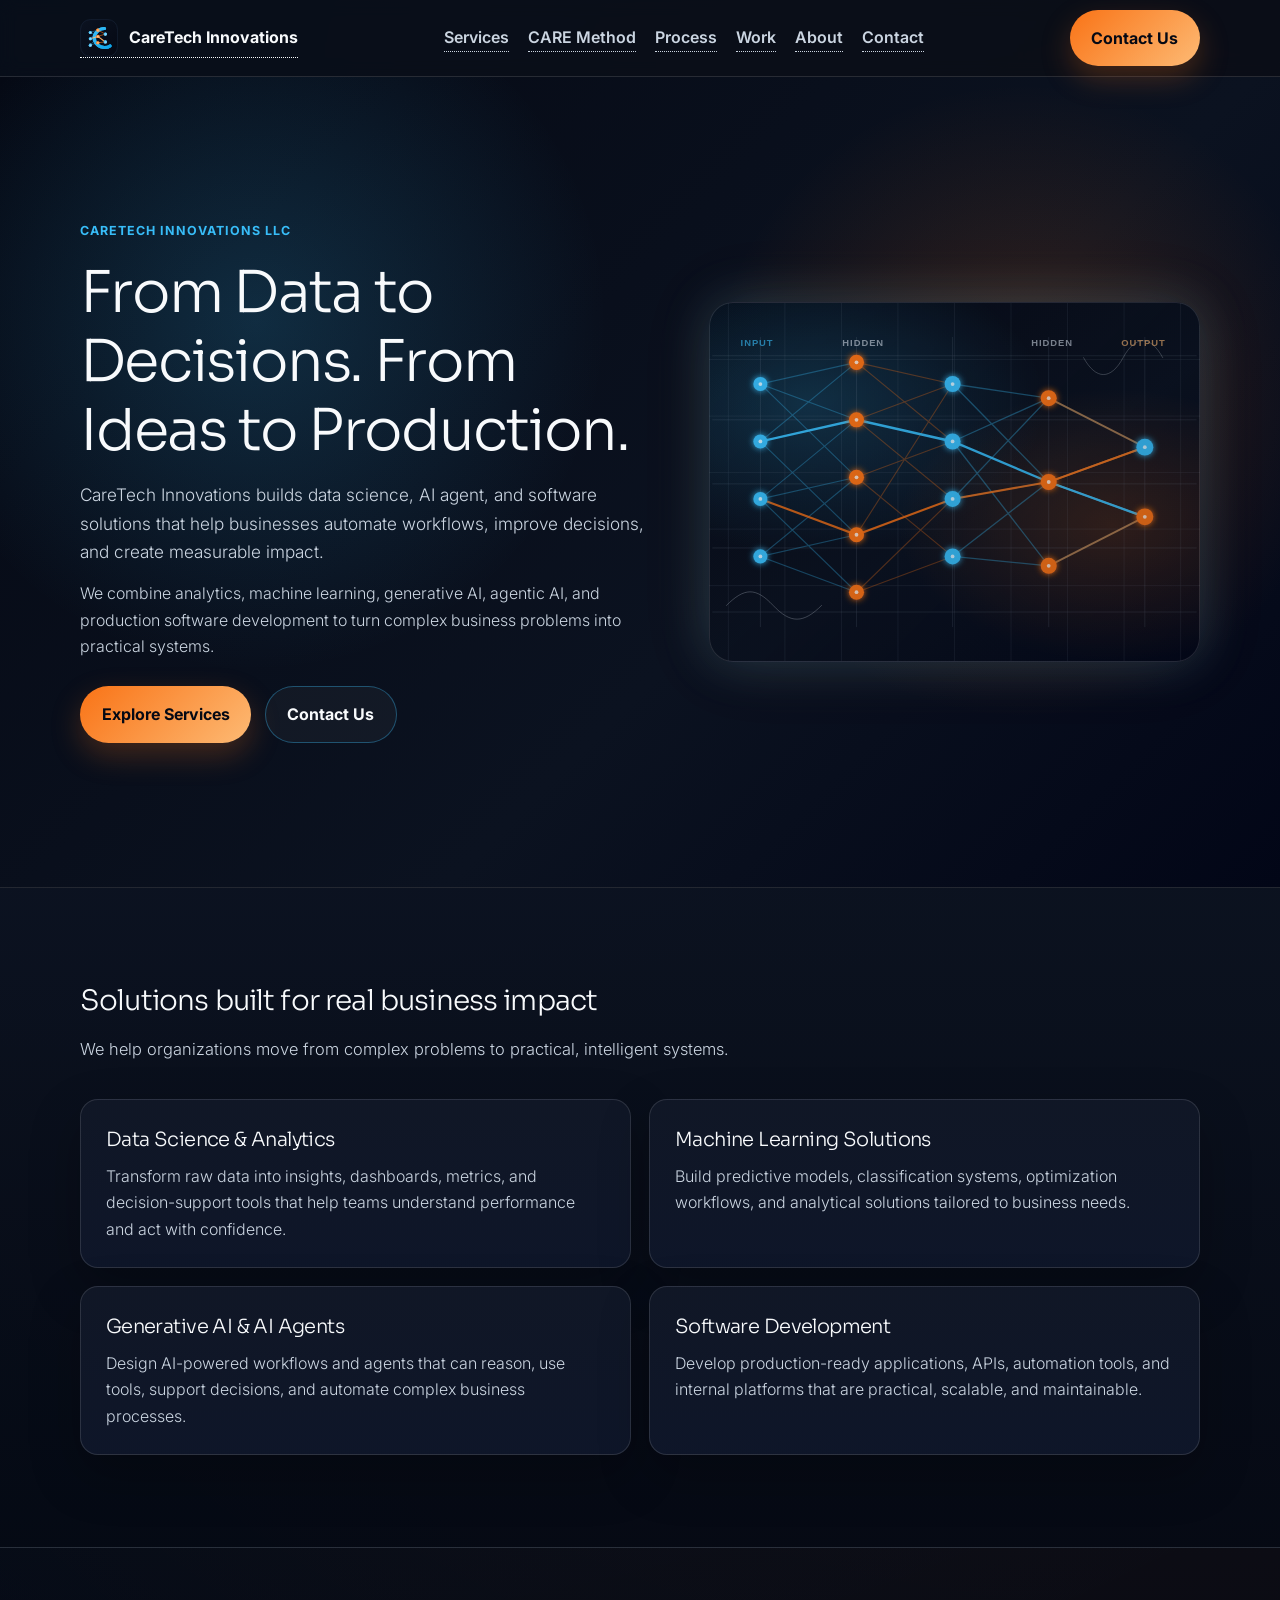
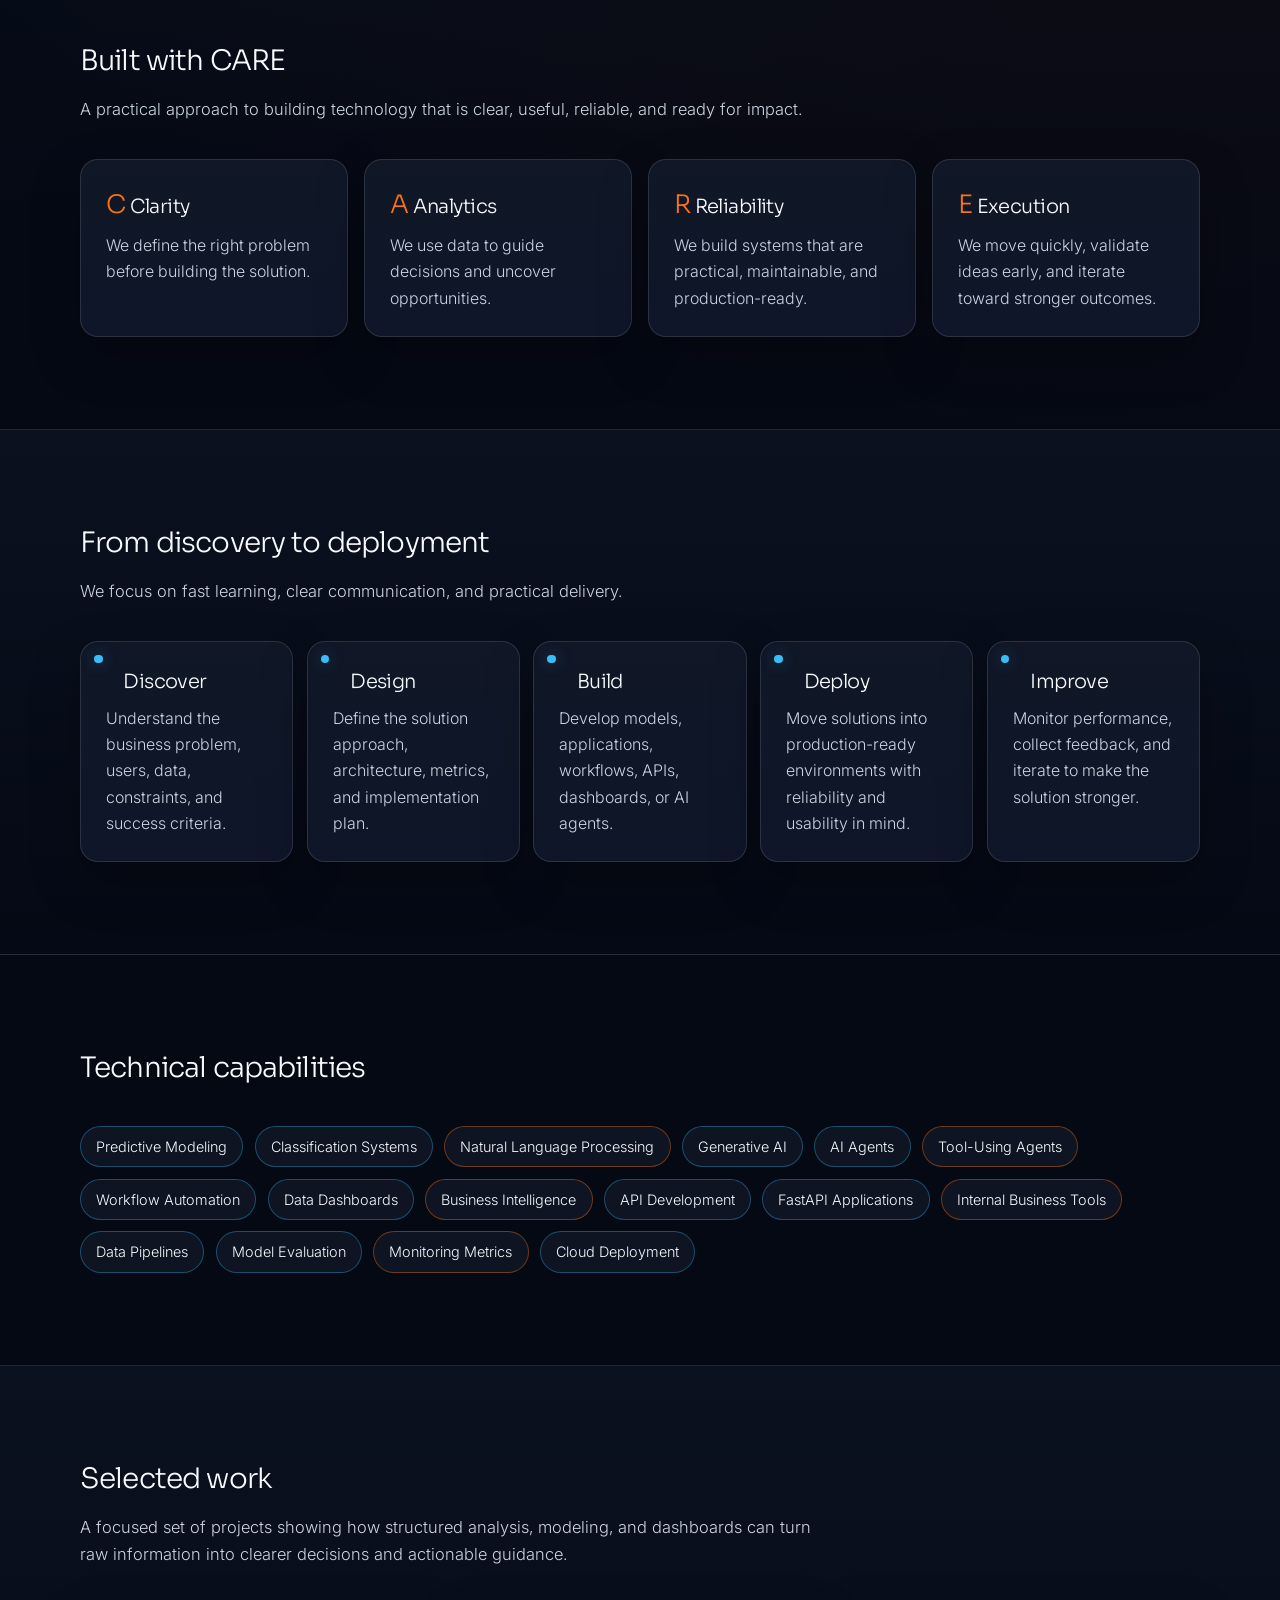
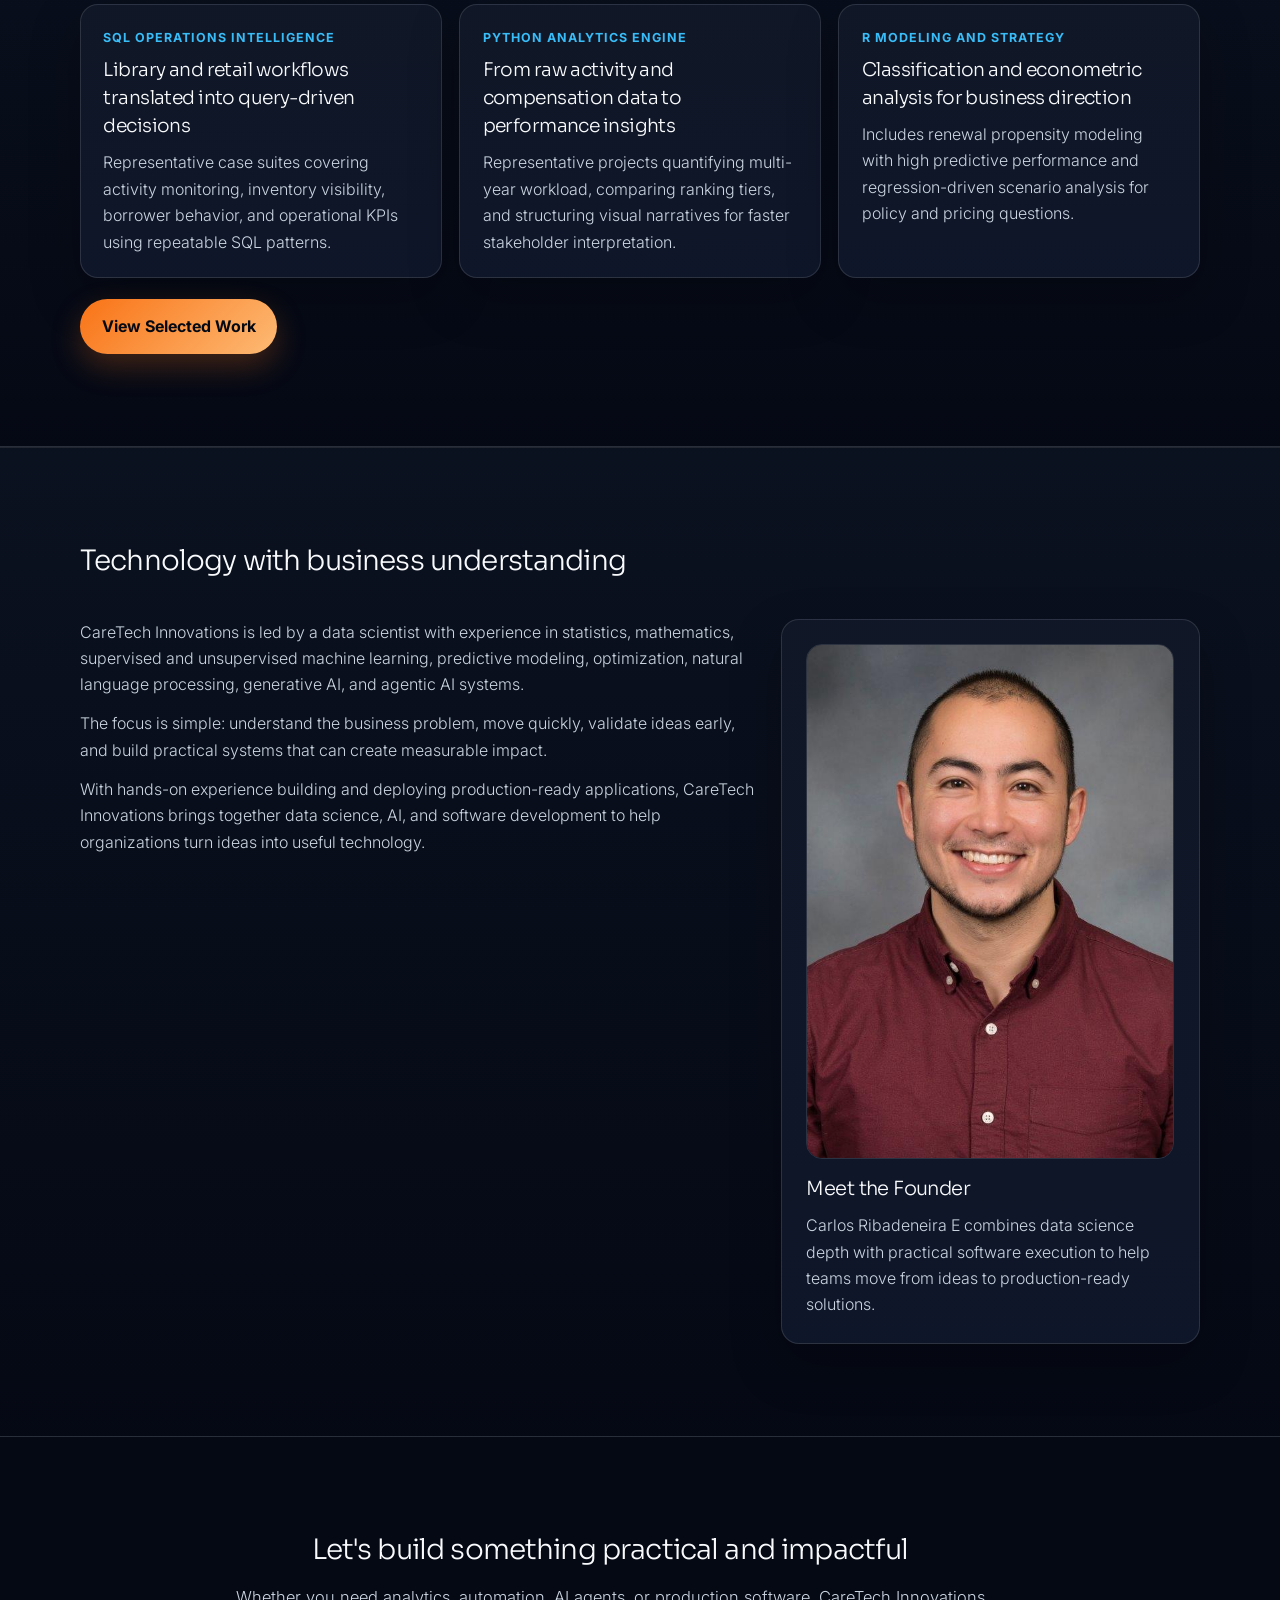
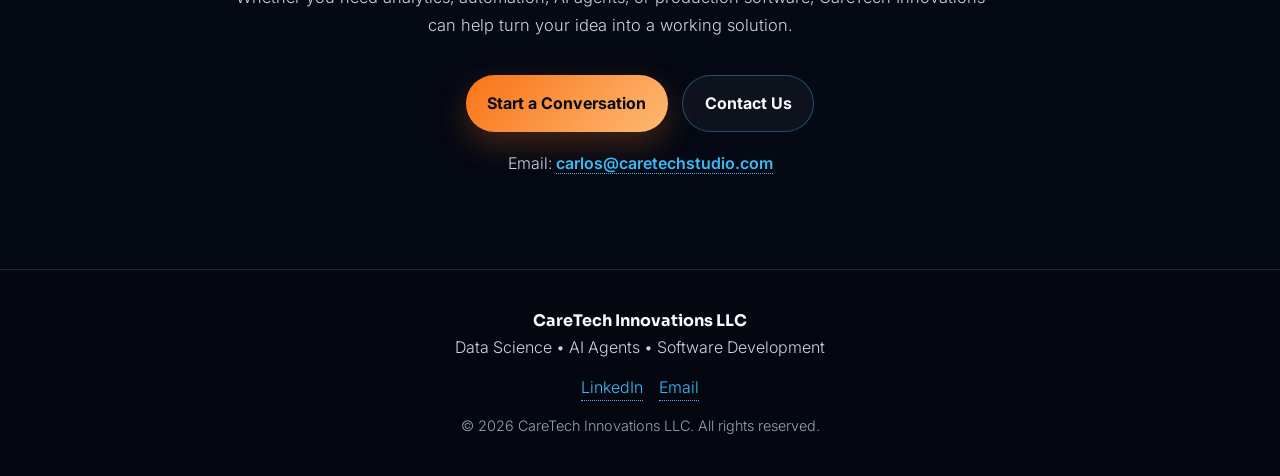
==== commit e0ca9575: "Improvements" ====
--- a/index.html
+++ b/index.html
@@ -209,40 +209,32 @@
           </header>
           <div class="work-preview-grid">
             <article class="work-card">
-              <p class="work-label">SQL & Data Foundations</p>
-              <h3>Relational querying and analytical logic</h3>
-              <p>
-                Demonstrates practical SQL for filtering, aggregations, joins, and result shaping
-                across structured datasets used in reporting and decision workflows.
+              <p class="work-label">SQL Operations Intelligence</p>
+              <h3>Library and retail workflows translated into query-driven decisions</h3>
+              <p>
+                Representative case suites covering activity monitoring, inventory visibility,
+                borrower behavior, and operational KPIs using repeatable SQL patterns.
               </p>
             </article>
             <article class="work-card">
-              <p class="work-label">Python & Analysis</p>
-              <h3>Notebook-driven exploration and workflow design</h3>
-              <p>
-                Shows data cleaning, exploratory analysis, and reproducible Python workflows that
-                help uncover patterns, test assumptions, and frame next analytical steps.
+              <p class="work-label">Python Analytics Engine</p>
+              <h3>From raw activity and compensation data to performance insights</h3>
+              <p>
+                Representative projects quantifying multi-year workload, comparing ranking tiers,
+                and structuring visual narratives for faster stakeholder interpretation.
               </p>
             </article>
             <article class="work-card">
-              <p class="work-label">R & Statistics</p>
-              <h3>Statistical reasoning and model interpretation</h3>
-              <p>
-                Highlights applied statistical work in R, including supervised modeling and
-                interpretation techniques that support evidence-based decisions.
+              <p class="work-label">R Modeling and Strategy</p>
+              <h3>Classification and econometric analysis for business direction</h3>
+              <p>
+                Includes renewal propensity modeling with high predictive performance and
+                regression-driven scenario analysis for policy and pricing questions.
               </p>
             </article>
           </div>
           <div class="work-preview-actions">
             <a class="btn btn-primary" href="work.html">View Selected Work</a>
-            <a
-              class="btn btn-secondary"
-              href="https://github.com/CarlosRibadeneira?tab=repositories"
-              target="_blank"
-              rel="noopener noreferrer"
-            >
-              GitHub Repositories
-            </a>
           </div>
         </div>
       </section>
@@ -294,16 +286,16 @@
             </p>
           </header>
           <div class="contact-actions">
-            <a class="btn btn-primary" href="mailto:carlos@caretechinnovations.com">
+            <a class="btn btn-primary" href="mailto:carlos@caretechstudio.com">
               Start a Conversation
             </a>
-            <a class="btn btn-secondary" href="mailto:carlos@caretechinnovations.com">
+            <a class="btn btn-secondary" href="mailto:carlos@caretechstudio.com">
               Contact Us
             </a>
           </div>
           <p class="contact-email">
             Email:
-            <a href="mailto:carlos@caretechinnovations.com">carlos@caretechinnovations.com</a>
+            <a href="mailto:carlos@caretechstudio.com">carlos@caretechstudio.com</a>
           </p>
         </div>
       </section>
@@ -317,7 +309,7 @@
           <a href="https://www.linkedin.com/in/carlos-ribadeneira-espinoza" target="_blank" rel="noopener noreferrer">
             LinkedIn
           </a>
-          <a href="mailto:carlos@caretechinnovations.com">Email</a>
+          <a href="mailto:carlos@caretechstudio.com">Email</a>
         </div>
         <p class="copyright">© 2026 CareTech Innovations LLC. All rights reserved.</p>
       </div>
--- a/assets/css/custom.css
+++ b/assets/css/custom.css
@@ -478,6 +478,219 @@
   flex-wrap: wrap;
 }
 
+.dashboard-filters {
+  display: flex;
+  flex-wrap: wrap;
+  gap: 0.65rem;
+  margin-bottom: 1.2rem;
+}
+
+.filter-chip {
+  display: inline-flex;
+  align-items: center;
+  justify-content: center;
+  width: auto;
+  min-width: 0;
+  font-family: "Inter", sans-serif;
+  font-size: 0.9rem;
+  line-height: 1.2;
+  border: 1px solid var(--border-blue);
+  border-radius: 999px;
+  background: rgba(255, 255, 255, 0.03);
+  color: var(--text-main);
+  font-weight: 600;
+  padding: 0.5rem 0.95rem;
+  cursor: pointer;
+  transition:
+    border-color 0.2s ease,
+    color 0.2s ease,
+    transform 0.2s ease;
+}
+
+.filter-chip:hover {
+  border-color: var(--border-orange);
+  color: var(--orange-soft);
+}
+
+.filter-chip.is-active {
+  border-color: var(--border-orange);
+  color: var(--orange-soft);
+  transform: translateY(-1px);
+}
+
+.dashboard-grid {
+  display: grid;
+  grid-template-columns: repeat(3, minmax(0, 1fr));
+  gap: 1rem;
+}
+
+.dashboard-card h3 {
+  margin-bottom: 0.6rem;
+}
+
+.dashboard-card .detail-btn {
+  margin-top: 1rem;
+  width: fit-content;
+}
+
+.project-detail {
+  margin-top: 1.1rem;
+  background: linear-gradient(180deg, rgba(17, 24, 39, 0.95), rgba(15, 23, 42, 0.95));
+  border: 1px solid var(--border-blue);
+  border-radius: 18px;
+  padding: 1.3rem;
+}
+
+.project-detail.is-hidden {
+  display: none;
+}
+
+.project-detail h3 {
+  margin-bottom: 0.5rem;
+}
+
+.project-detail p + p {
+  margin-top: 0.55rem;
+}
+
+.project-note {
+  color: var(--text-soft);
+  font-size: 0.92rem;
+}
+
+.chart-panel,
+.sql-viewer {
+  background: linear-gradient(180deg, rgba(17, 24, 39, 0.95), rgba(15, 23, 42, 0.95));
+  border: 1px solid var(--border-soft);
+  border-radius: 18px;
+  padding: 1.3rem;
+  box-shadow: 0 20px 50px rgba(0, 0, 0, 0.25);
+}
+
+.chart-panel h3,
+.sql-viewer h3 {
+  margin-bottom: 0.55rem;
+}
+
+.chart-canvas {
+  width: 100%;
+  min-height: 380px;
+}
+
+.is-hidden {
+  display: none !important;
+}
+
+.demo-controls {
+  display: flex;
+  flex-wrap: wrap;
+  align-items: center;
+  gap: 0.55rem;
+  margin: 0.7rem 0 0.95rem;
+}
+
+.demo-controls label {
+  color: var(--text-muted);
+  font-size: 0.92rem;
+  font-weight: 600;
+}
+
+.demo-controls select {
+  background: var(--bg-card-soft);
+  color: var(--text-main);
+  border: 1px solid var(--border-soft);
+  border-radius: 10px;
+  padding: 0.45rem 0.65rem;
+}
+
+.sql-query-block {
+  margin: 0.85rem 0 1rem;
+  background: rgba(5, 9, 20, 0.8);
+  border: 1px solid var(--border-soft);
+  border-radius: 12px;
+  padding: 0.9rem;
+  color: var(--text-muted);
+  font-size: 0.9rem;
+  line-height: 1.5;
+  overflow-x: auto;
+}
+
+.table-wrap {
+  overflow-x: auto;
+}
+
+.result-table {
+  width: 100%;
+  border-collapse: collapse;
+  min-width: 520px;
+}
+
+.result-table th,
+.result-table td {
+  border-bottom: 1px solid rgba(255, 255, 255, 0.08);
+  text-align: left;
+  padding: 0.55rem 0.45rem;
+  color: var(--text-muted);
+  font-size: 0.9rem;
+}
+
+.result-table th {
+  color: var(--text-main);
+  font-weight: 700;
+}
+
+#case-chart .result-table {
+  min-width: 0;
+}
+
+.case-panel {
+  display: grid;
+  gap: 1rem;
+}
+
+.case-context {
+  margin-bottom: 0.25rem;
+}
+
+.case-technique {
+  display: inline-flex;
+  align-items: center;
+  gap: 0.35rem;
+  width: fit-content;
+  border: 1px solid var(--border-blue);
+  border-radius: 999px;
+  padding: 0.42rem 0.8rem;
+  background: rgba(56, 189, 248, 0.08);
+  color: var(--text-main);
+  font-size: 0.9rem;
+}
+
+.case-guidance-grid {
+  display: grid;
+  grid-template-columns: repeat(2, minmax(0, 1fr));
+  gap: 1rem;
+}
+
+.guidance-card,
+.case-conclusion {
+  background: rgba(5, 9, 20, 0.55);
+  border: 1px solid var(--border-soft);
+  border-radius: 14px;
+  padding: 1rem;
+}
+
+.guidance-card h3,
+.case-conclusion h3 {
+  margin-bottom: 0.45rem;
+  font-size: 1.04rem;
+}
+
+.case-nav {
+  display: flex;
+  gap: 0.85rem;
+  flex-wrap: wrap;
+}
+
 .work-hero {
   background:
     radial-gradient(circle at 20% 25%, rgba(56, 189, 248, 0.16), transparent 32%),
@@ -608,9 +821,14 @@
   }
 
   .work-preview-grid,
+  .dashboard-grid,
   .work-grid,
   .resource-grid {
     grid-template-columns: repeat(2, minmax(0, 1fr));
+  }
+
+  .case-guidance-grid {
+    grid-template-columns: 1fr;
   }
 }
 
@@ -650,6 +868,7 @@
 
   .services-grid,
   .care-grid,
+  .dashboard-grid,
   .work-preview-grid,
   .work-grid,
   .resource-grid,
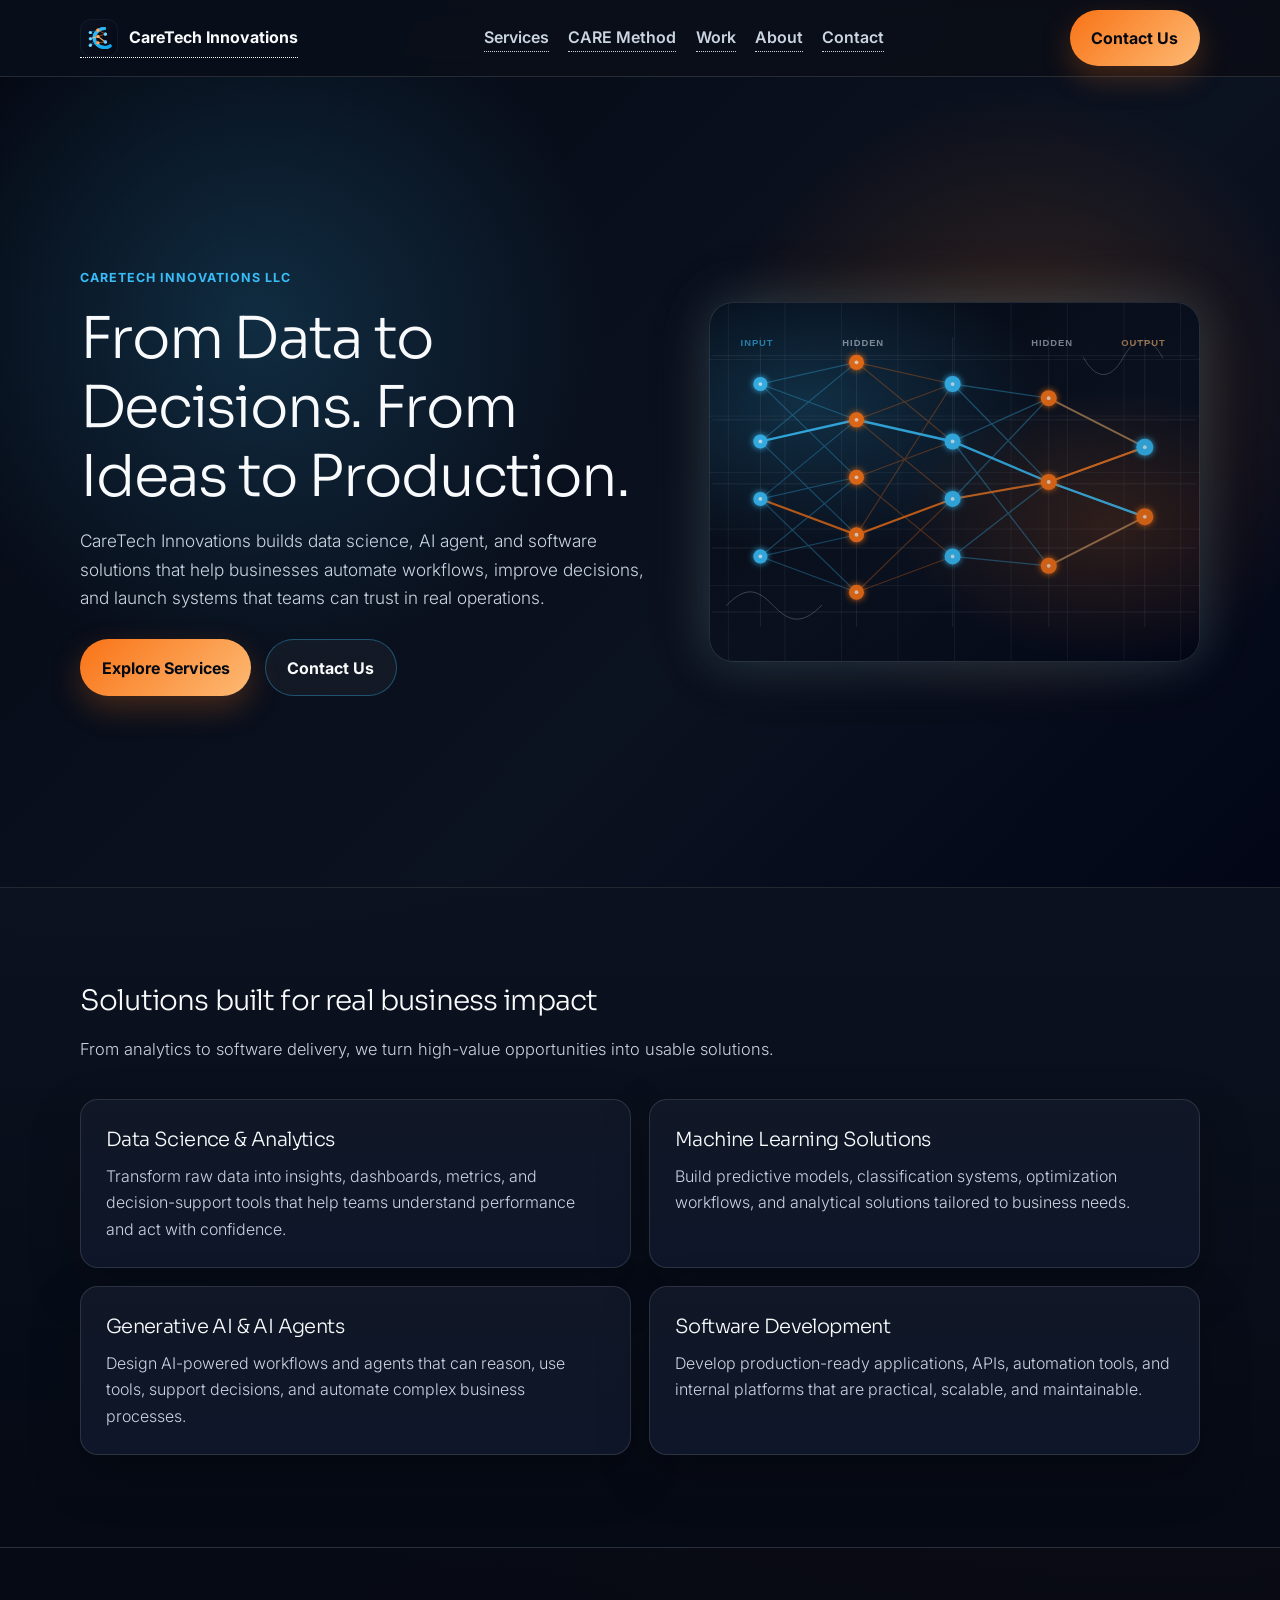
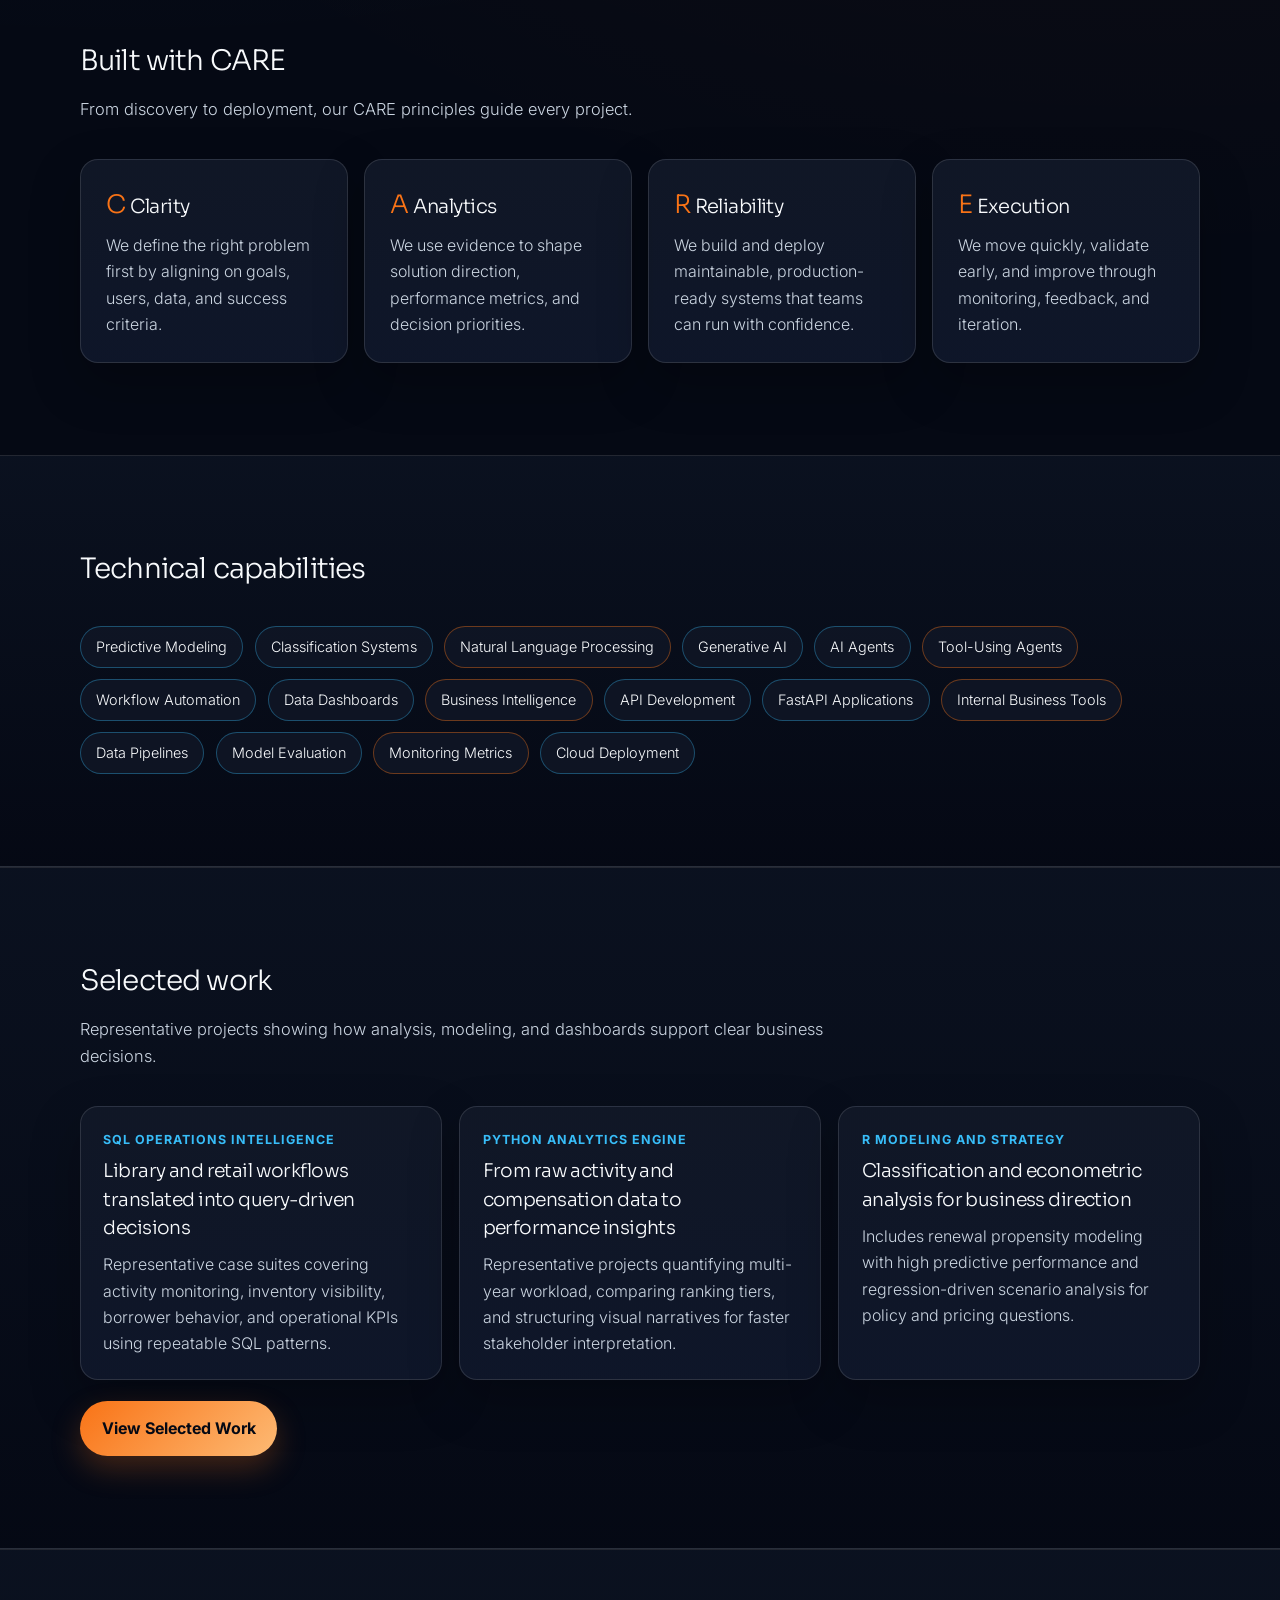
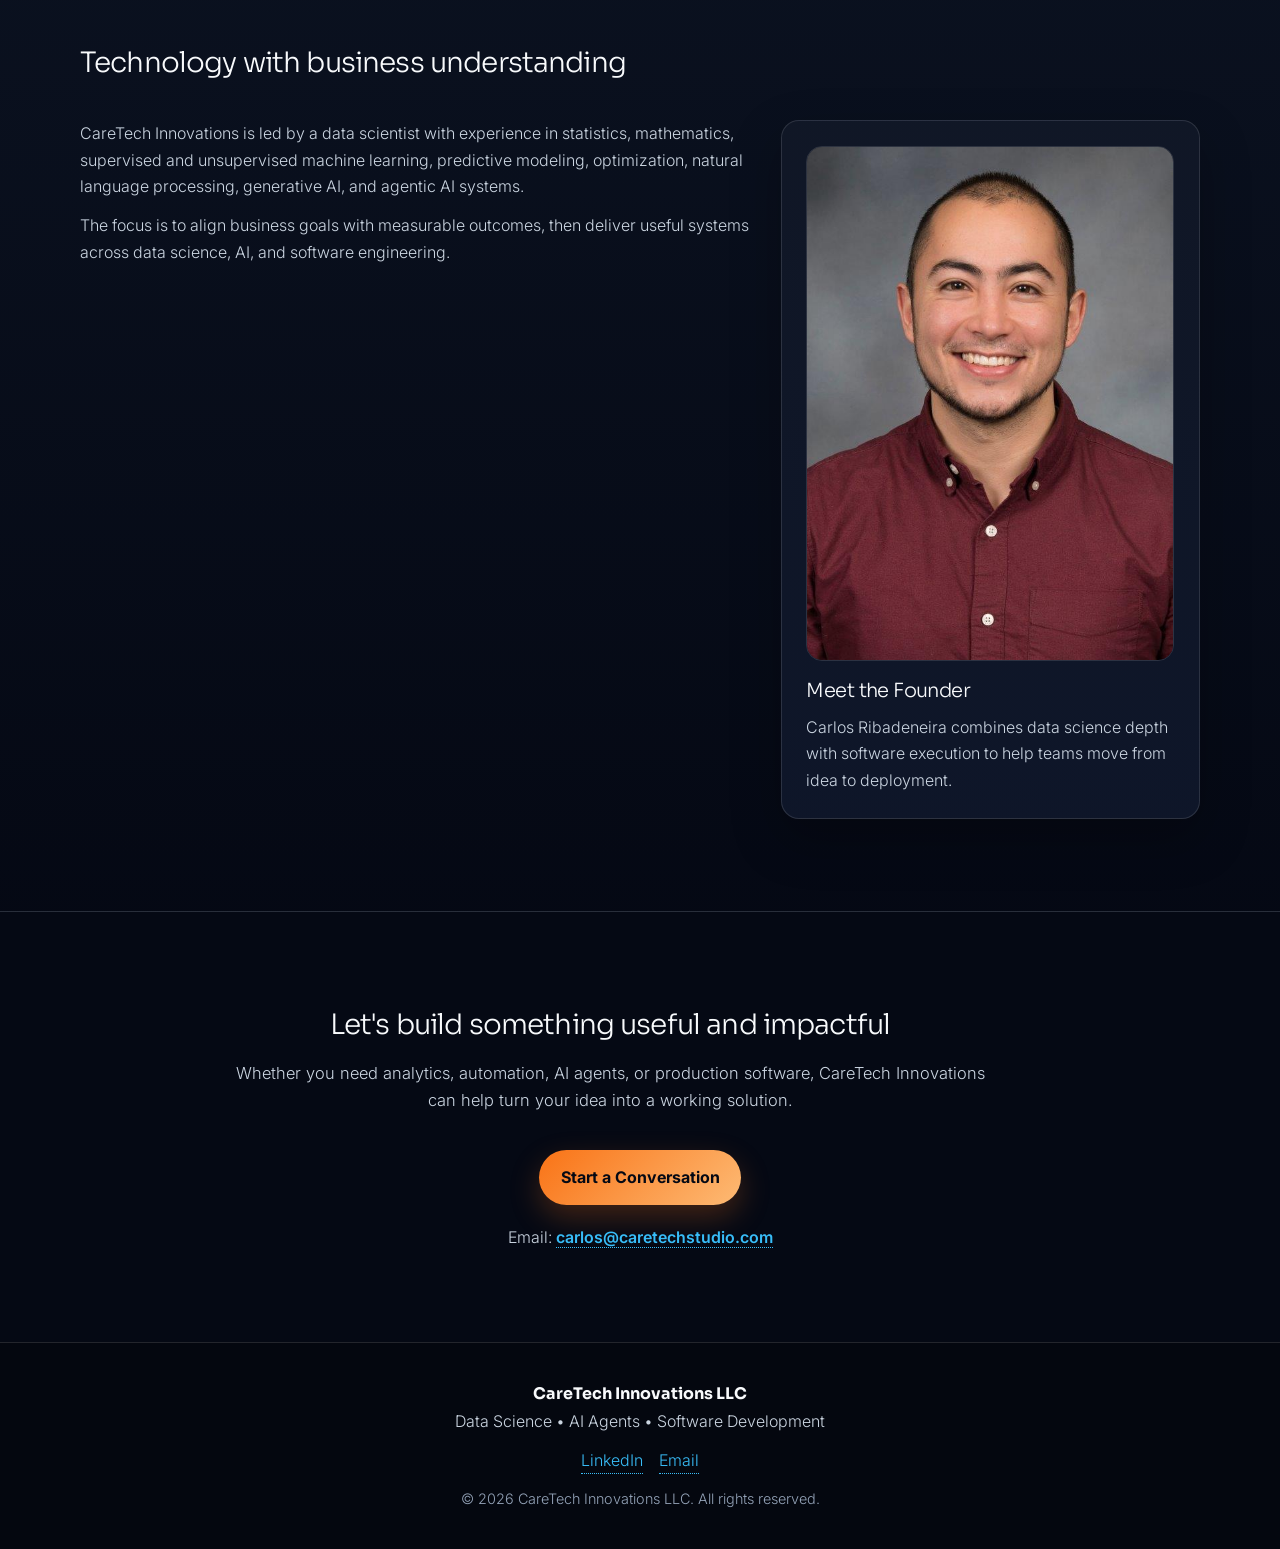
==== commit cfb55c62: "Added improvements" ====
--- a/index.html
+++ b/index.html
@@ -10,16 +10,44 @@
     />
     <meta
       name="keywords"
-      content="Data Science, Machine Learning, Generative AI, AI Agents, Agentic AI, Software Development, Business Automation, Predictive Modeling, Workflow Automation, Production Applications, AI Consulting"
-    />
+      content="Data Science, AI Agents, Machine Learning, Software Development, Workflow Automation"
+    />
+    <link rel="canonical" href="https://caretechstudio.com/" />
+    <meta property="og:type" content="website" />
+    <meta property="og:title" content="CareTech Innovations LLC | Data Science, AI Agents & Software Development" />
+    <meta
+      property="og:description"
+      content="CareTech Innovations builds data science, AI agent, and software solutions that help businesses automate workflows and improve decisions."
+    />
+    <meta property="og:url" content="https://caretechstudio.com/" />
+    <meta property="og:image" content="https://caretechstudio.com/images/caretech-og-card.png" />
+    <meta name="twitter:card" content="summary_large_image" />
+    <meta name="twitter:title" content="CareTech Innovations LLC | Data Science, AI Agents & Software Development" />
+    <meta
+      name="twitter:description"
+      content="CareTech Innovations builds data science, AI agent, and software solutions that help businesses automate workflows and improve decisions."
+    />
+    <meta name="twitter:image" content="https://caretechstudio.com/images/caretech-og-card.png" />
     <link rel="preconnect" href="https://fonts.googleapis.com" />
     <link rel="preconnect" href="https://fonts.gstatic.com" crossorigin />
     <link
       href="https://fonts.googleapis.com/css2?family=Inter:wght@400;500;600;700;800&family=Sora:wght@500;600;700;800&display=swap"
       rel="stylesheet"
     />
+    <link rel="icon" type="image/svg+xml" href="images/caretech-logo.svg" />
     <link rel="stylesheet" href="assets/css/main.css" />
     <link rel="stylesheet" href="assets/css/custom.css" />
+    <script type="application/ld+json">
+      {
+        "@context": "https://schema.org",
+        "@type": "ProfessionalService",
+        "name": "CareTech Innovations LLC",
+        "url": "https://caretechstudio.com/",
+        "logo": "https://caretechstudio.com/images/caretech-logo.svg",
+        "sameAs": ["https://www.linkedin.com/in/carlos-ribadeneira-espinoza"],
+        "email": "mailto:carlos@caretechstudio.com"
+      }
+    </script>
     <noscript><link rel="stylesheet" href="assets/css/noscript.css" /></noscript>
   </head>
   <body>
@@ -32,7 +60,6 @@
         <nav class="site-nav" aria-label="Primary navigation">
           <a href="#services">Services</a>
           <a href="#care">CARE Method</a>
-          <a href="#process">Process</a>
           <a href="work.html">Work</a>
           <a href="#about">About</a>
           <a href="#contact">Contact</a>
@@ -49,11 +76,8 @@
             <h1>From Data to Decisions. From Ideas to Production.</h1>
             <p class="lead">
               CareTech Innovations builds data science, AI agent, and software solutions that
-              help businesses automate workflows, improve decisions, and create measurable impact.
-            </p>
-            <p>
-              We combine analytics, machine learning, generative AI, agentic AI, and production
-              software development to turn complex business problems into practical systems.
+              help businesses automate workflows, improve decisions, and launch systems that teams
+              can trust in real operations.
             </p>
             <div class="hero-actions">
               <a class="btn btn-primary" href="#services">Explore Services</a>
@@ -73,7 +97,7 @@
         <div class="container">
           <header class="section-head">
             <h2>Solutions built for real business impact</h2>
-            <p>We help organizations move from complex problems to practical, intelligent systems.</p>
+            <p>From analytics to software delivery, we turn high-value opportunities into usable solutions.</p>
           </header>
           <div class="services-grid">
             <article class="service-card">
@@ -113,66 +137,31 @@
           <header class="section-head">
             <h2>Built with CARE</h2>
             <p>
-              A practical approach to building technology that is clear, useful, reliable, and
-              ready for impact.
+              From discovery to deployment, our CARE principles guide every project.
             </p>
           </header>
           <div class="care-grid">
             <article class="care-card">
               <h3><span>C</span> Clarity</h3>
-              <p>We define the right problem before building the solution.</p>
+              <p>We define the right problem first by aligning on goals, users, data, and success criteria.</p>
             </article>
             <article class="care-card">
               <h3><span>A</span> Analytics</h3>
-              <p>We use data to guide decisions and uncover opportunities.</p>
+              <p>We use evidence to shape solution direction, performance metrics, and decision priorities.</p>
             </article>
             <article class="care-card">
               <h3><span>R</span> Reliability</h3>
-              <p>We build systems that are practical, maintainable, and production-ready.</p>
+              <p>We build and deploy maintainable, production-ready systems that teams can run with confidence.</p>
             </article>
             <article class="care-card">
               <h3><span>E</span> Execution</h3>
-              <p>We move quickly, validate ideas early, and iterate toward stronger outcomes.</p>
-            </article>
-          </div>
-        </div>
-      </section>
-
-      <section id="process" class="section section-alt">
-        <div class="container">
-          <header class="section-head">
-            <h2>From discovery to deployment</h2>
-            <p>We focus on fast learning, clear communication, and practical delivery.</p>
-          </header>
-          <ol class="process-grid" aria-label="CareTech delivery process">
-            <li>
-              <h3>Discover</h3>
-              <p>Understand the business problem, users, data, constraints, and success criteria.</p>
-            </li>
-            <li>
-              <h3>Design</h3>
-              <p>Define the solution approach, architecture, metrics, and implementation plan.</p>
-            </li>
-            <li>
-              <h3>Build</h3>
-              <p>Develop models, applications, workflows, APIs, dashboards, or AI agents.</p>
-            </li>
-            <li>
-              <h3>Deploy</h3>
-              <p>
-                Move solutions into production-ready environments with reliability and usability in
-                mind.
-              </p>
-            </li>
-            <li>
-              <h3>Improve</h3>
-              <p>Monitor performance, collect feedback, and iterate to make the solution stronger.</p>
-            </li>
-          </ol>
-        </div>
-      </section>
-
-      <section id="capabilities" class="section">
+              <p>We move quickly, validate early, and improve through monitoring, feedback, and iteration.</p>
+            </article>
+          </div>
+        </div>
+      </section>
+
+      <section id="capabilities" class="section section-alt">
         <div class="container">
           <header class="section-head">
             <h2>Technical capabilities</h2>
@@ -203,8 +192,7 @@
           <header class="section-head">
             <h2>Selected work</h2>
             <p>
-              A focused set of projects showing how structured analysis, modeling, and dashboards
-              can turn raw information into clearer decisions and actionable guidance.
+              Representative projects showing how analysis, modeling, and dashboards support clear business decisions.
             </p>
           </header>
           <div class="work-preview-grid">
@@ -252,13 +240,8 @@
                 optimization, natural language processing, generative AI, and agentic AI systems.
               </p>
               <p>
-                The focus is simple: understand the business problem, move quickly, validate ideas
-                early, and build practical systems that can create measurable impact.
-              </p>
-              <p>
-                With hands-on experience building and deploying production-ready applications,
-                CareTech Innovations brings together data science, AI, and software development to
-                help organizations turn ideas into useful technology.
+                The focus is to align business goals with measurable outcomes, then deliver useful
+                systems across data science, AI, and software engineering.
               </p>
             </div>
             <aside class="founder-card">
@@ -268,8 +251,8 @@
               />
               <h3>Meet the Founder</h3>
               <p>
-                Carlos Ribadeneira E combines data science depth with practical software execution
-                to help teams move from ideas to production-ready solutions.
+                Carlos Ribadeneira combines data science depth with software execution to help
+                teams move from idea to deployment.
               </p>
             </aside>
           </div>
@@ -279,7 +262,7 @@
       <section id="contact" class="section contact">
         <div class="container contact-wrap">
           <header class="section-head">
-            <h2>Let&apos;s build something practical and impactful</h2>
+            <h2>Let&apos;s build something useful and impactful</h2>
             <p>
               Whether you need analytics, automation, AI agents, or production software, CareTech
               Innovations can help turn your idea into a working solution.
@@ -288,9 +271,6 @@
           <div class="contact-actions">
             <a class="btn btn-primary" href="mailto:carlos@caretechstudio.com">
               Start a Conversation
-            </a>
-            <a class="btn btn-secondary" href="mailto:carlos@caretechstudio.com">
-              Contact Us
             </a>
           </div>
           <p class="contact-email">
--- a/assets/css/custom.css
+++ b/assets/css/custom.css
@@ -320,8 +320,7 @@
 
 .service-card,
 .care-card,
-.founder-card,
-.process-grid li {
+.founder-card {
   background: linear-gradient(180deg, rgba(17, 24, 39, 0.95), rgba(15, 23, 42, 0.95));
   border: 1px solid var(--border-soft);
   border-radius: 18px;
@@ -335,7 +334,6 @@
 
 .service-card:hover,
 .care-card:hover,
-.process-grid li:hover,
 .founder-card:hover {
   transform: translateY(-6px);
   border-color: var(--border-orange);
@@ -344,7 +342,6 @@
 
 .service-card h3,
 .care-card h3,
-.process-grid h3,
 .founder-card h3 {
   margin-bottom: 0.55rem;
   font-size: 1.22rem;
@@ -359,35 +356,6 @@
 .care-card h3 span {
   color: var(--orange-main);
   font-size: 1.3em;
-}
-
-.process-grid {
-  list-style: none;
-  padding: 0;
-  margin: 0;
-  display: grid;
-  grid-template-columns: repeat(5, minmax(0, 1fr));
-  gap: 0.85rem;
-}
-
-.process-grid li {
-  position: relative;
-}
-
-.process-grid li::before {
-  content: "";
-  position: absolute;
-  top: 0.8rem;
-  left: 0.8rem;
-  width: 0.55rem;
-  height: 0.55rem;
-  border-radius: 50%;
-  background: var(--blue-main);
-  box-shadow: 0 0 16px var(--blue-glow);
-}
-
-.process-grid li h3 {
-  margin-left: 1.1rem;
 }
 
 .capability-tags {
@@ -639,6 +607,27 @@
   font-weight: 700;
 }
 
+#sql-viewer .result-table {
+  min-width: 100%;
+  table-layout: auto;
+}
+
+#sql-viewer .result-table th,
+#sql-viewer .result-table td {
+  white-space: normal;
+  overflow-wrap: anywhere;
+}
+
+#sql-viewer .result-table th:nth-child(2),
+#sql-viewer .result-table td:nth-child(2) {
+  width: 45%;
+}
+
+#sql-viewer .result-table th:nth-child(n + 3),
+#sql-viewer .result-table td:nth-child(n + 3) {
+  text-align: right;
+}
+
 #case-chart .result-table {
   min-width: 0;
 }
@@ -816,10 +805,6 @@
     grid-template-columns: repeat(2, minmax(0, 1fr));
   }
 
-  .process-grid {
-    grid-template-columns: repeat(2, minmax(0, 1fr));
-  }
-
   .work-preview-grid,
   .dashboard-grid,
   .work-grid,
@@ -872,13 +857,8 @@
   .work-preview-grid,
   .work-grid,
   .resource-grid,
-  .about-grid,
-  .process-grid {
+  .about-grid {
     grid-template-columns: 1fr;
-  }
-
-  .process-grid li::before {
-    top: 1rem;
   }
 
   .hero-copy h1 {
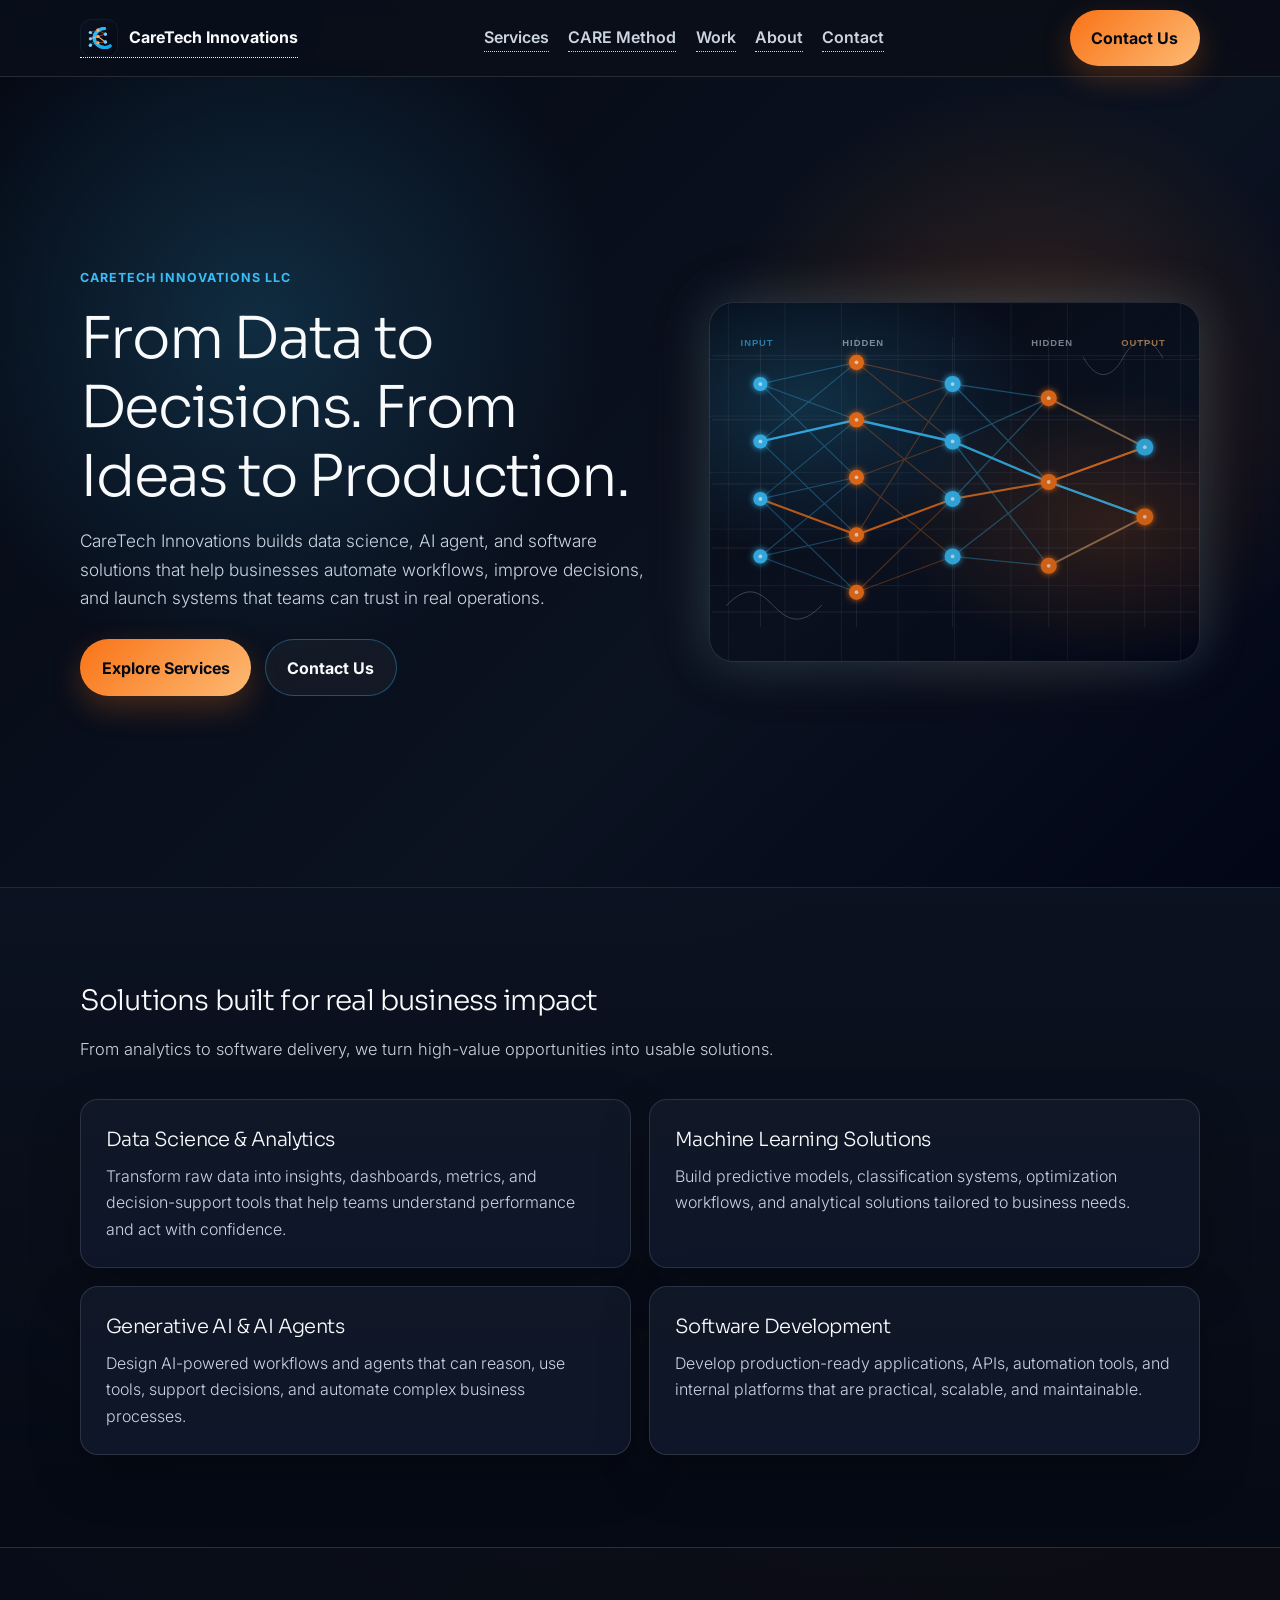
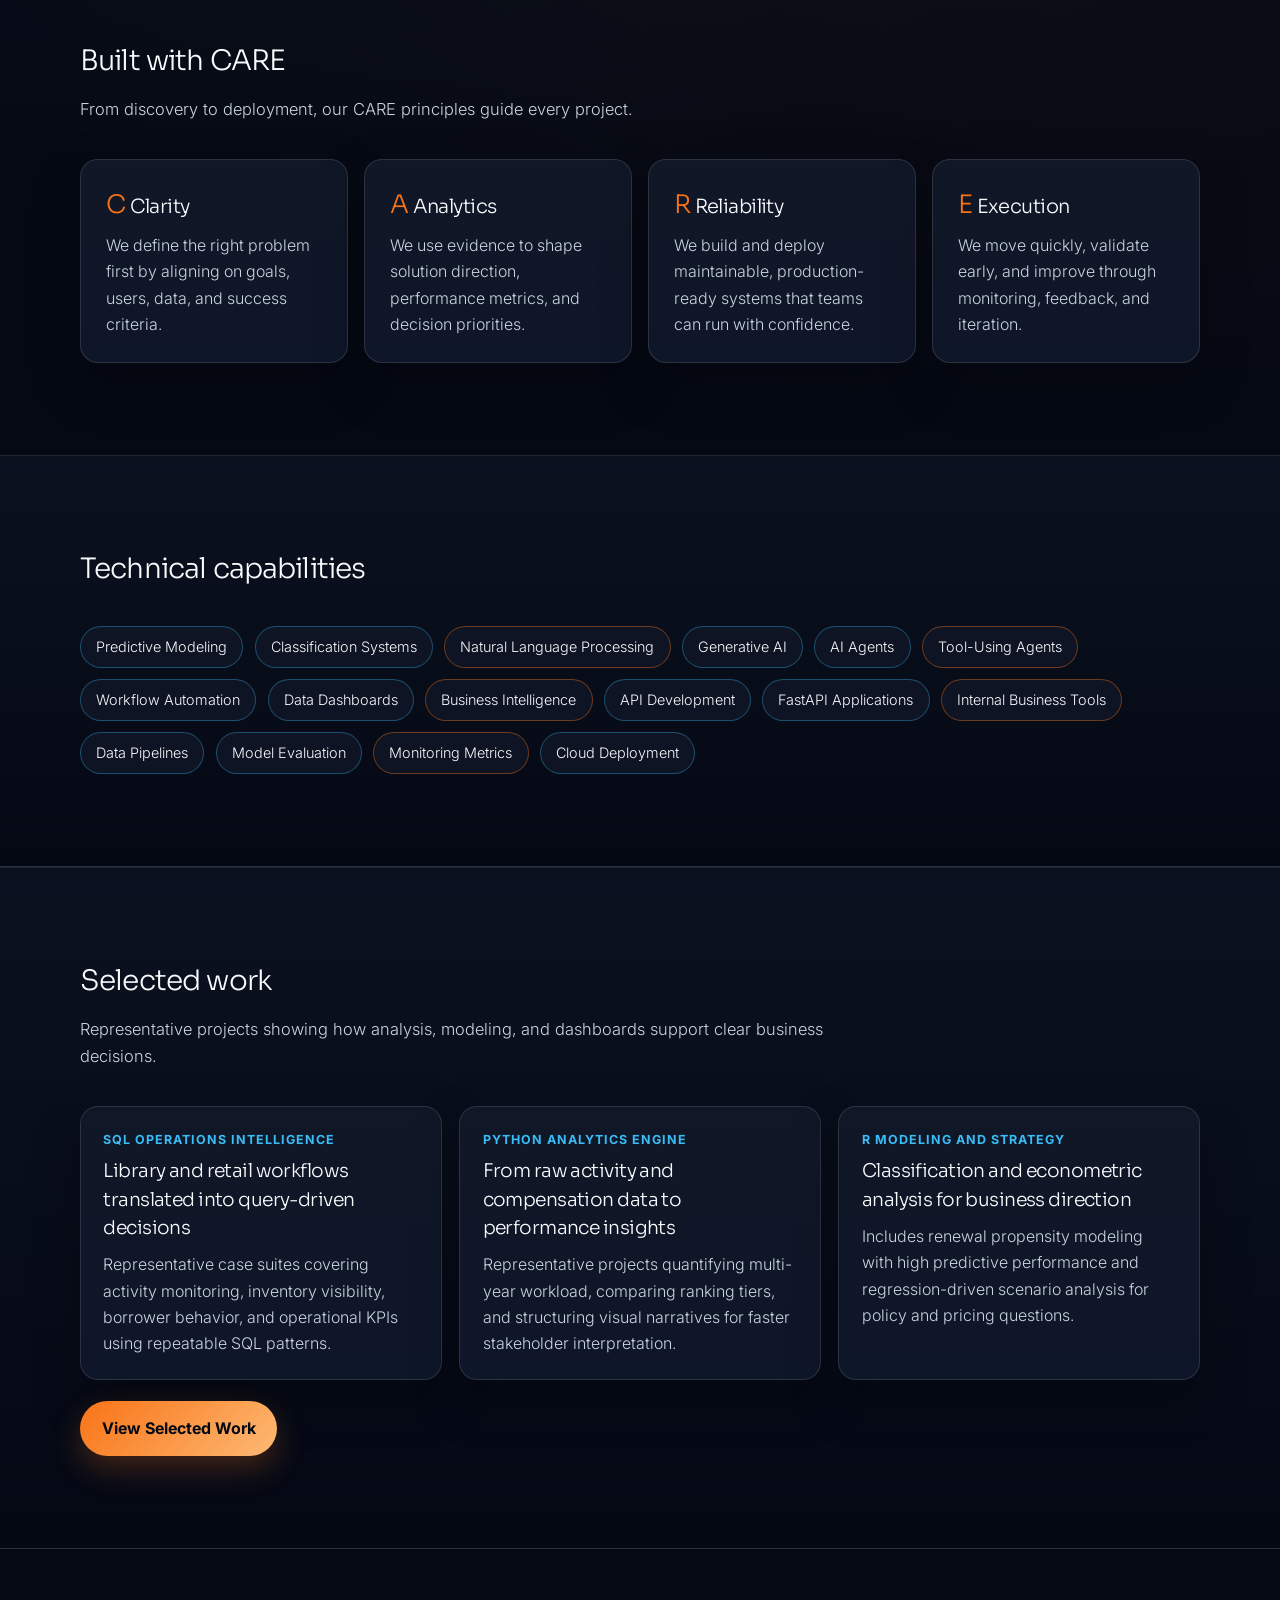
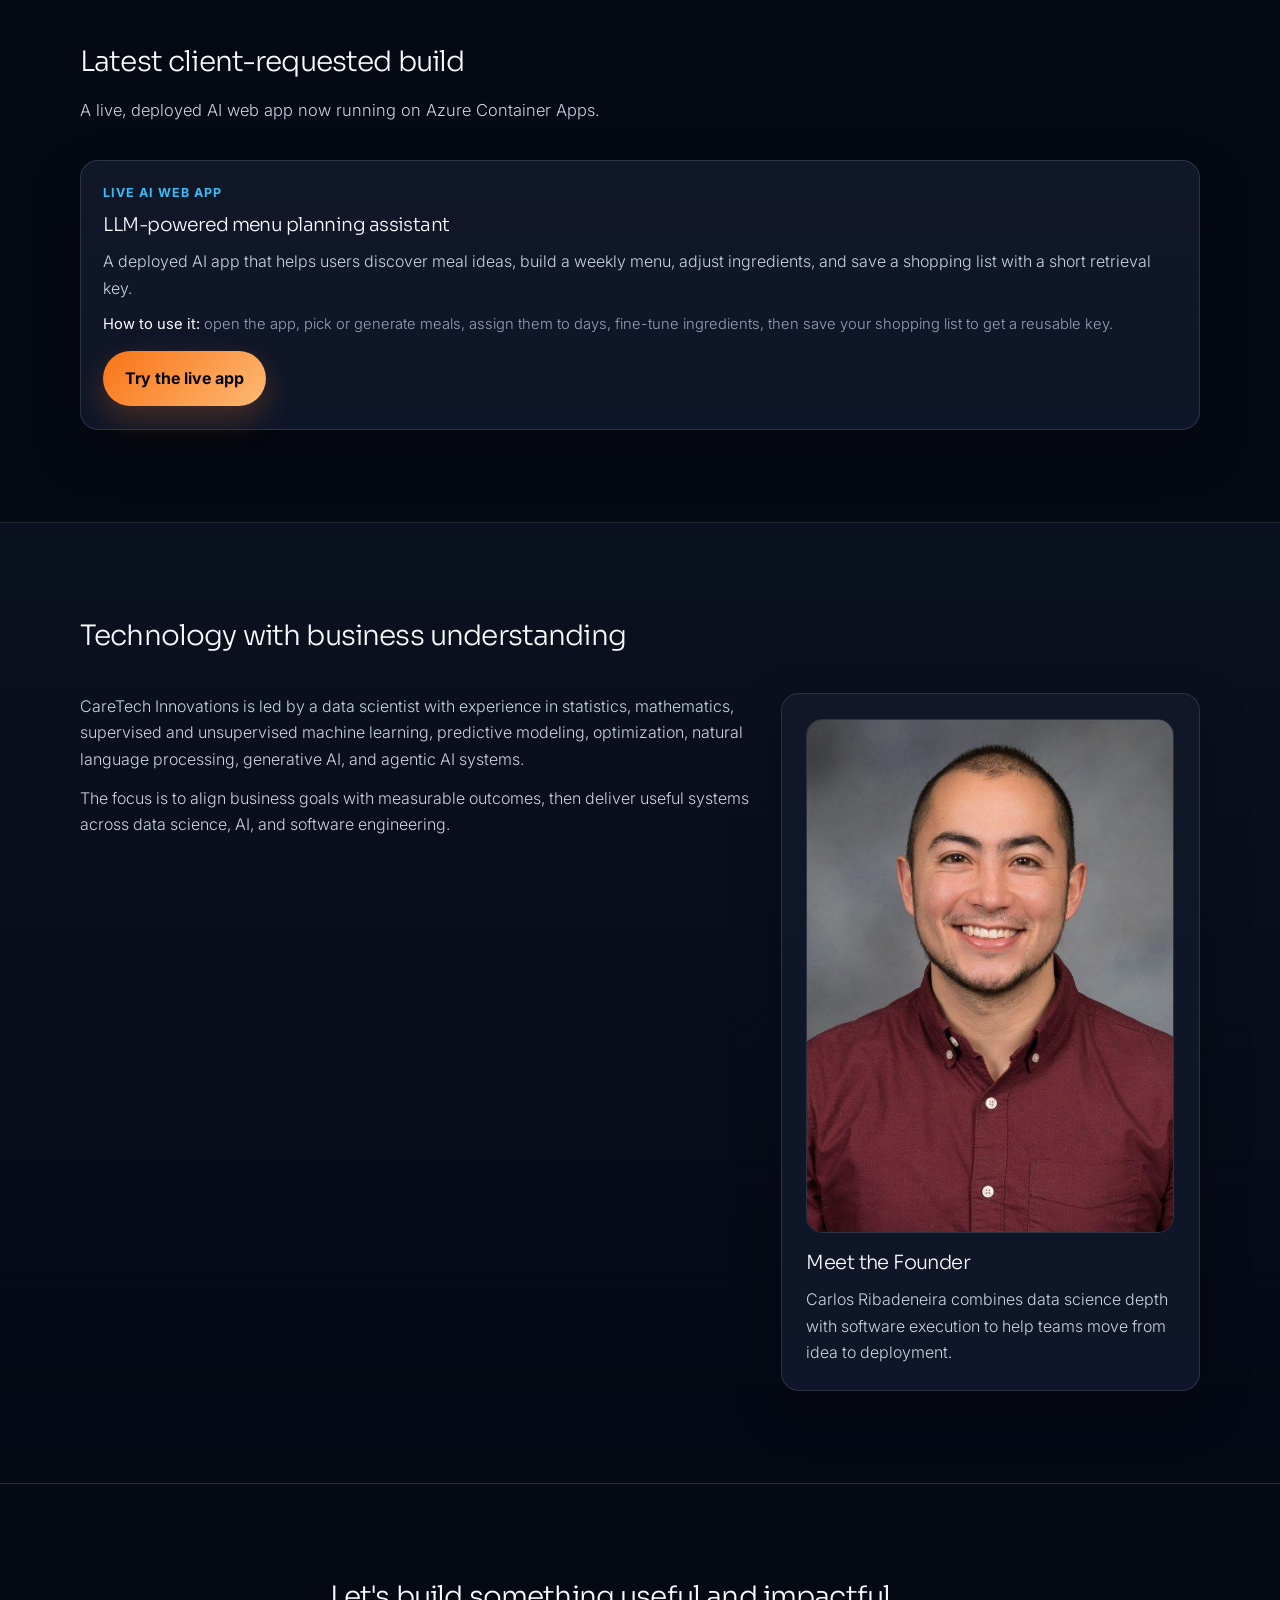
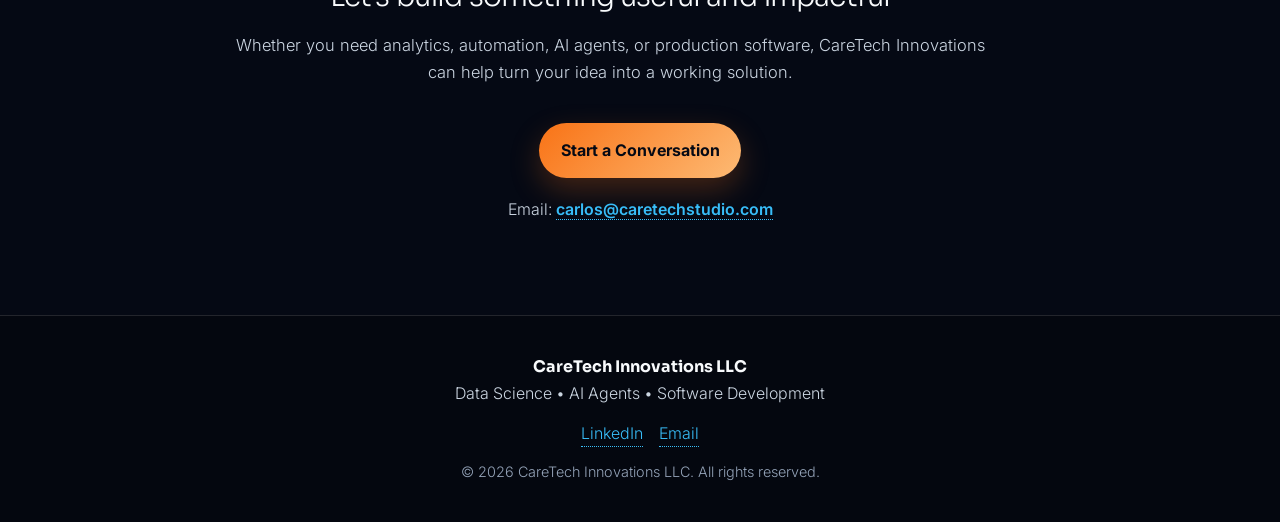
==== commit 57a1b9dd: "Updated new app" ====
--- a/index.html
+++ b/index.html
@@ -227,6 +227,35 @@
         </div>
       </section>
 
+      <section id="live-app" class="section">
+        <div class="container">
+          <header class="section-head">
+            <h2>Latest client-requested build</h2>
+            <p>A live, deployed AI web app now running on Azure Container Apps.</p>
+          </header>
+          <article class="work-card">
+            <p class="work-label">Live AI Web App</p>
+            <h3>LLM-powered menu planning assistant</h3>
+            <p>
+              A deployed AI app that helps users discover meal ideas, build a weekly menu,
+              adjust ingredients, and save a shopping list with a short retrieval key.
+            </p>
+            <p class="work-meta">
+              <strong>How to use it:</strong> open the app, pick or generate meals, assign them
+              to days, fine-tune ingredients, then save your shopping list to get a reusable key.
+            </p>
+            <a
+              class="btn btn-primary"
+              href="https://menu-planning-agent.lemonflower-bc1592f4.eastus.azurecontainerapps.io"
+              target="_blank"
+              rel="noopener noreferrer"
+            >
+              Try the live app
+            </a>
+          </article>
+        </div>
+      </section>
+
       <section id="about" class="section section-alt">
         <div class="container">
           <header class="section-head">
